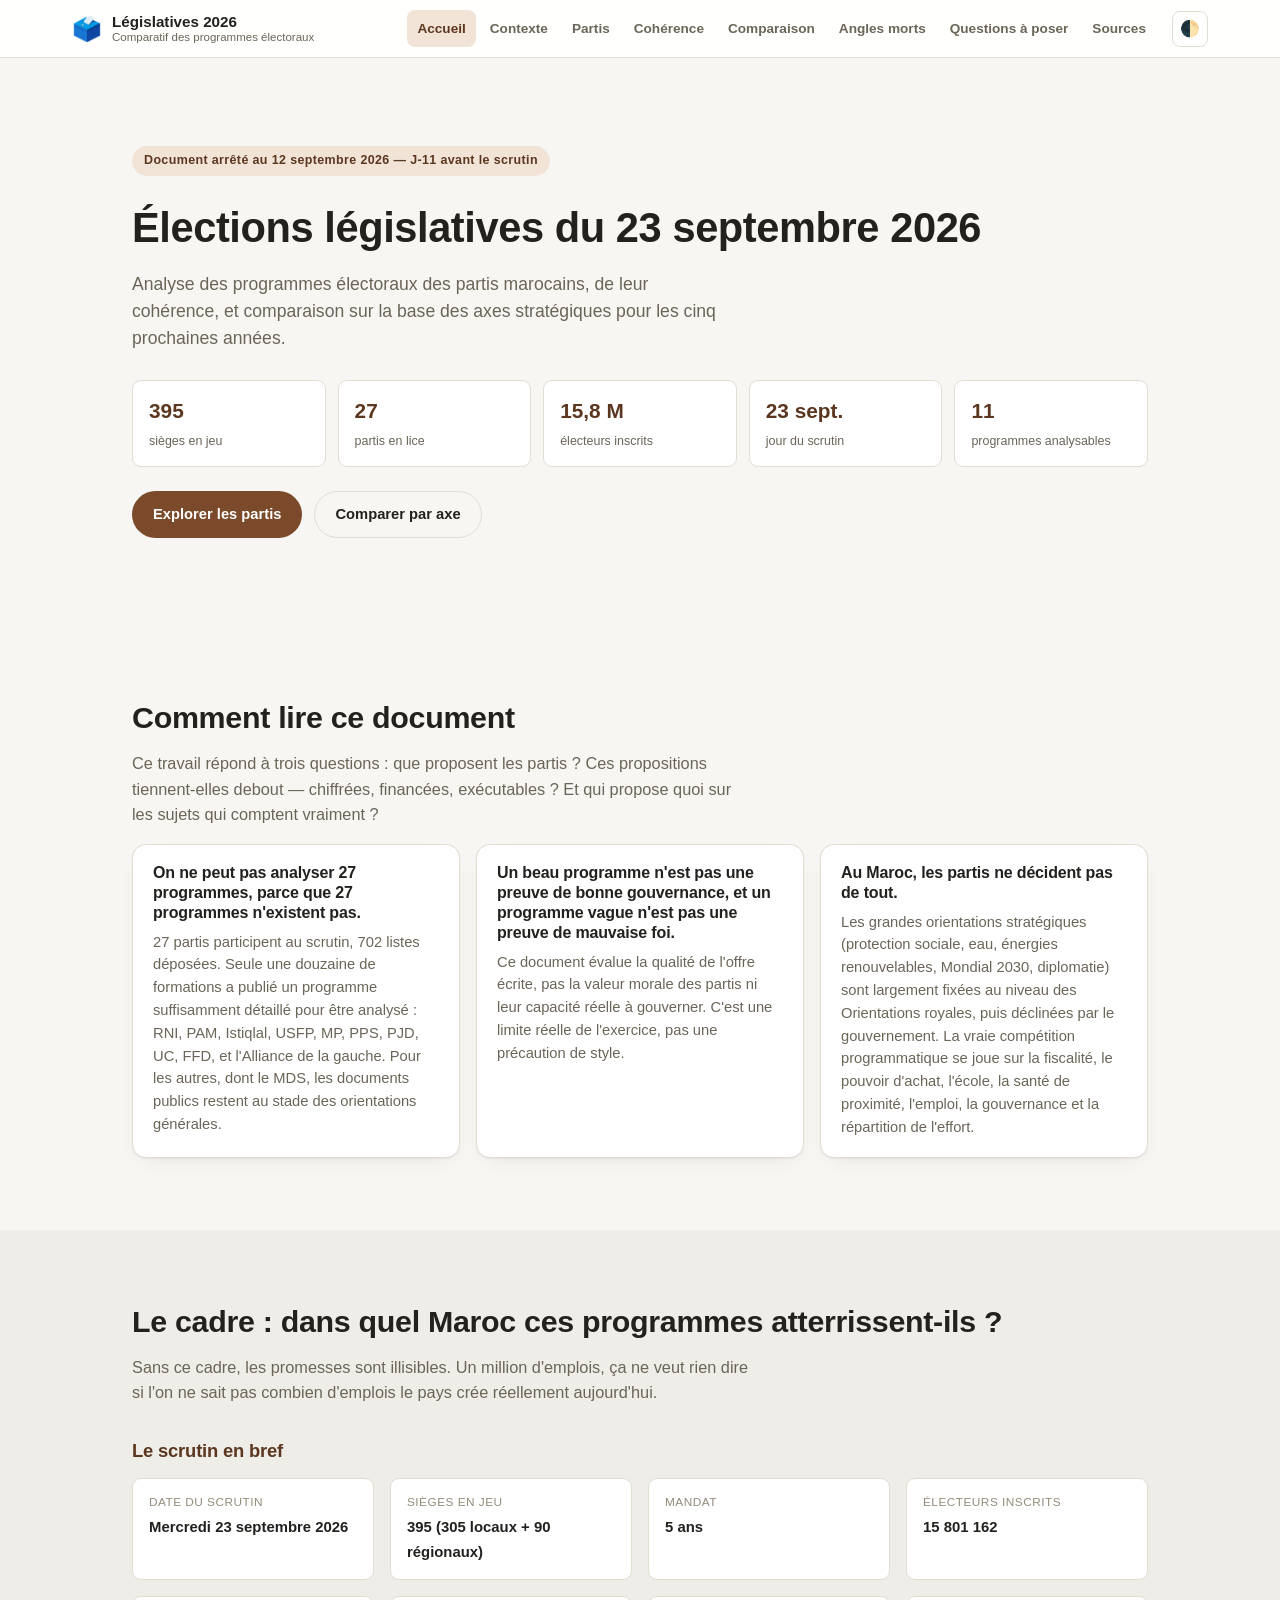
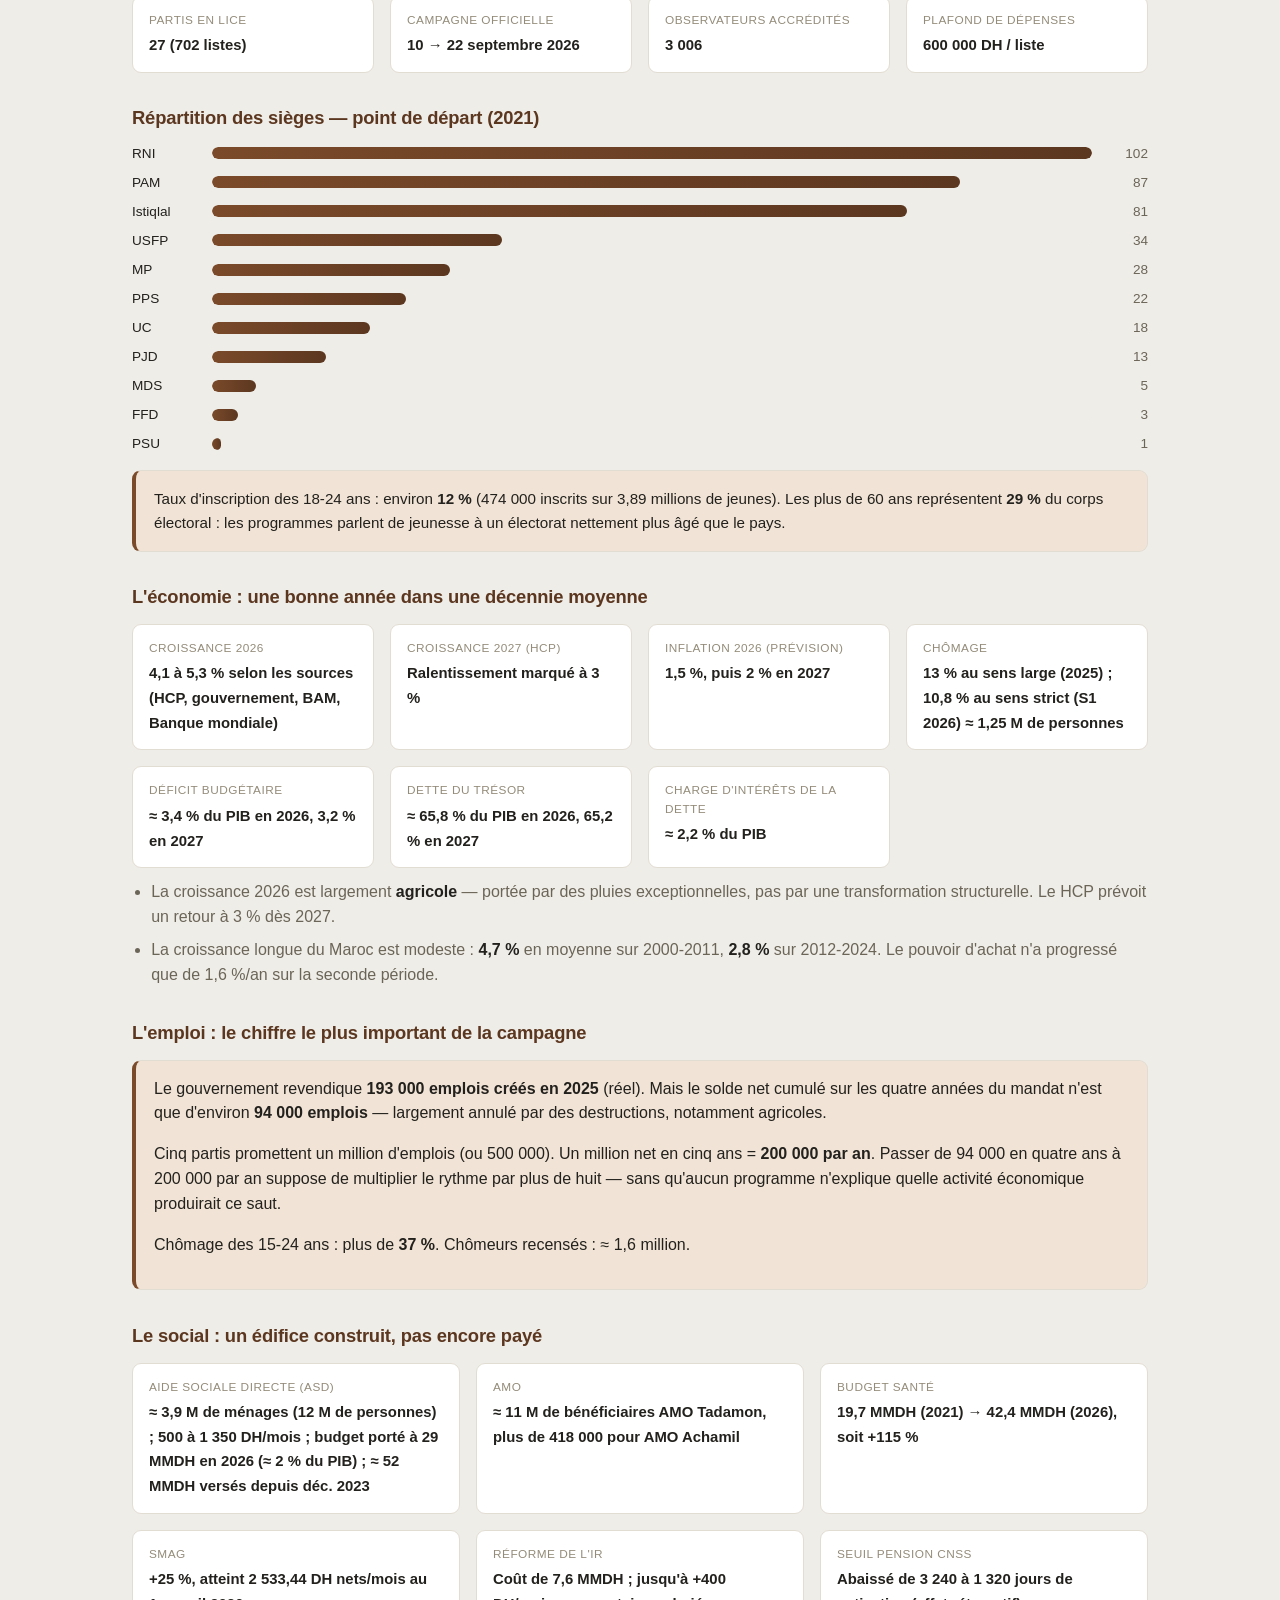
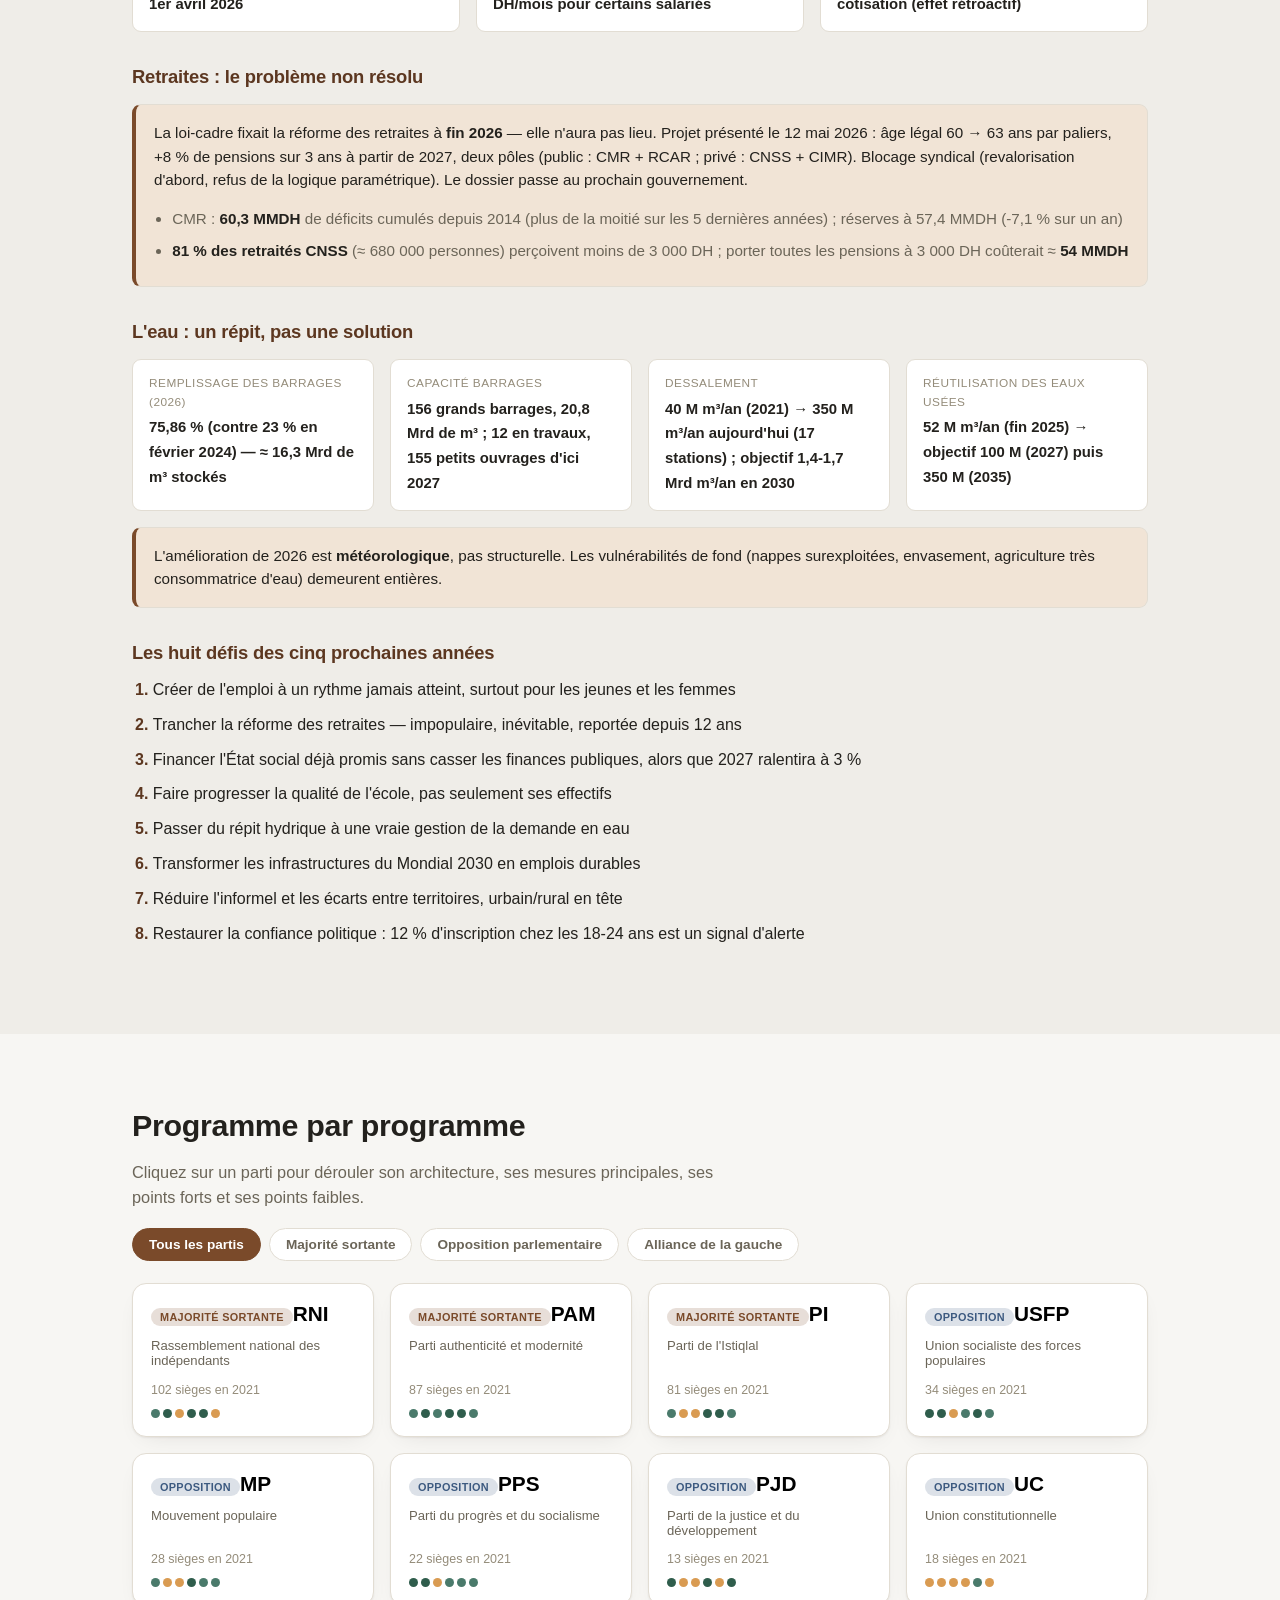
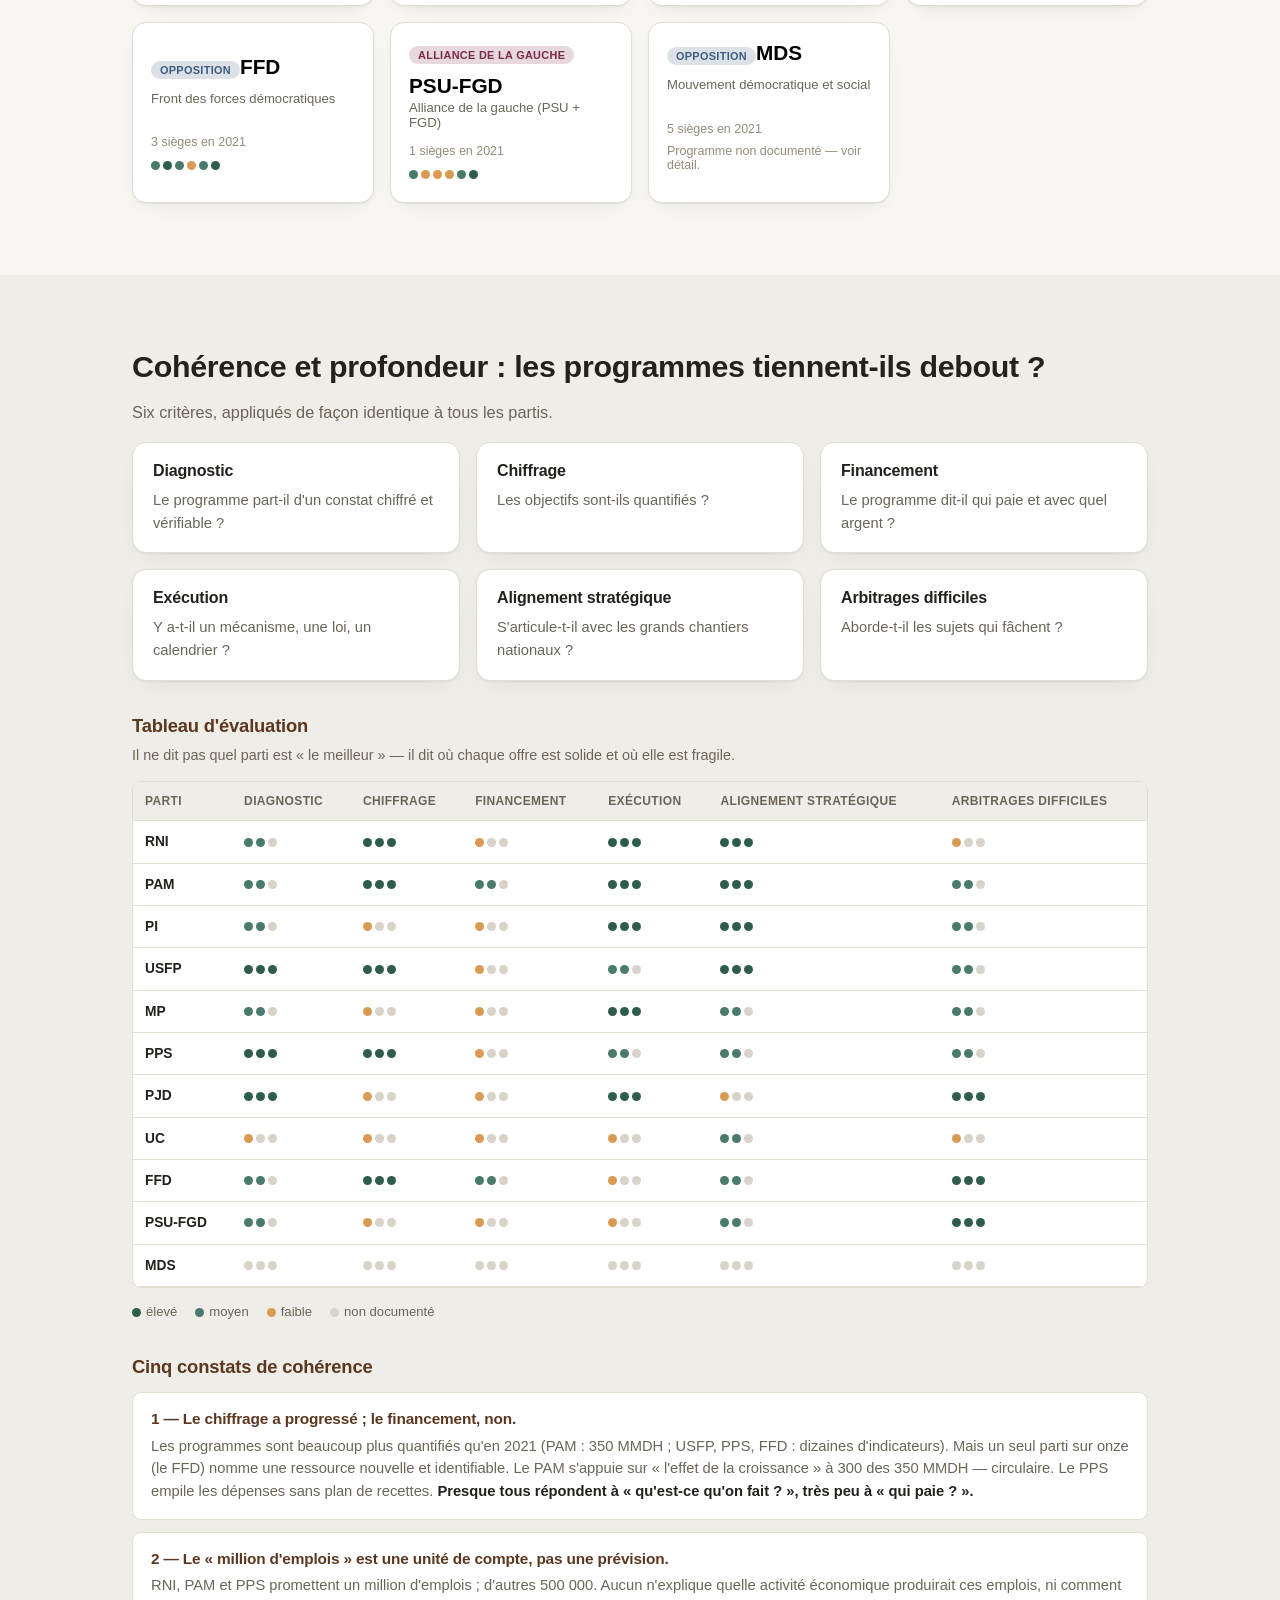
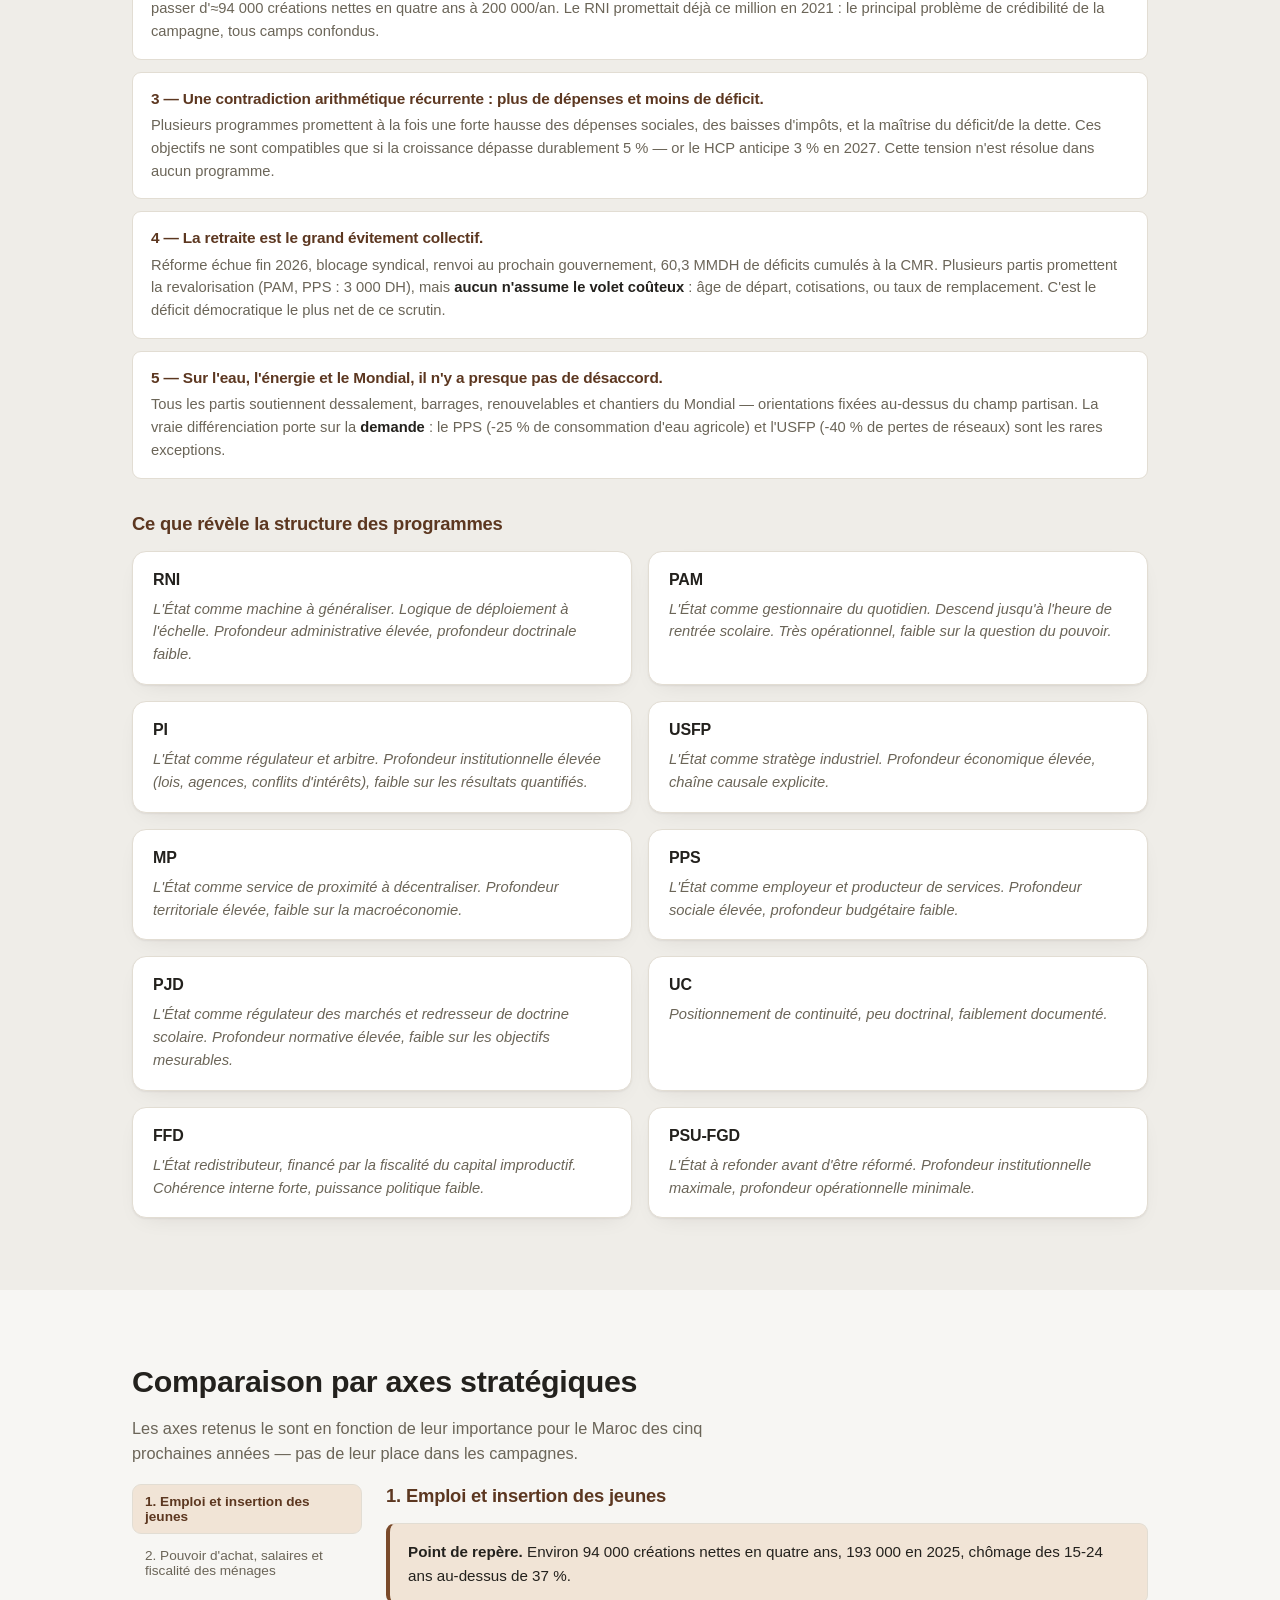
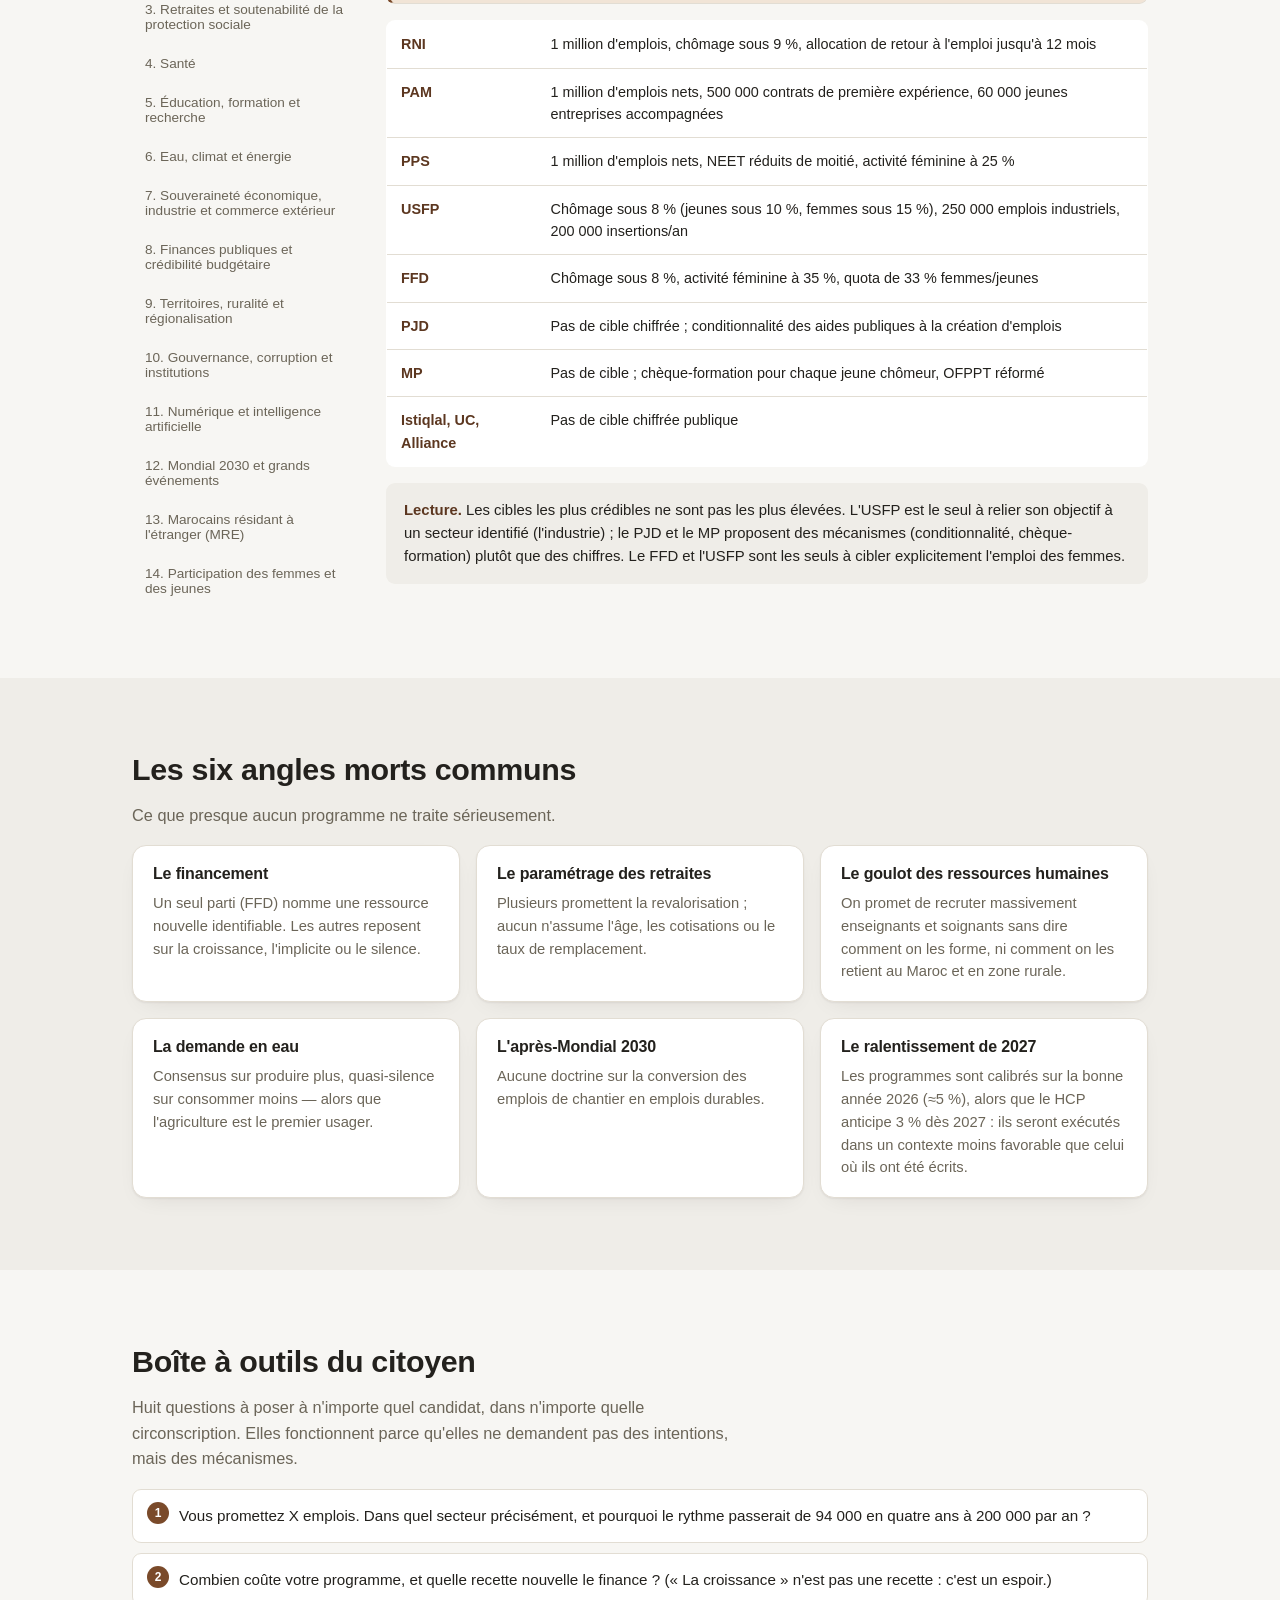
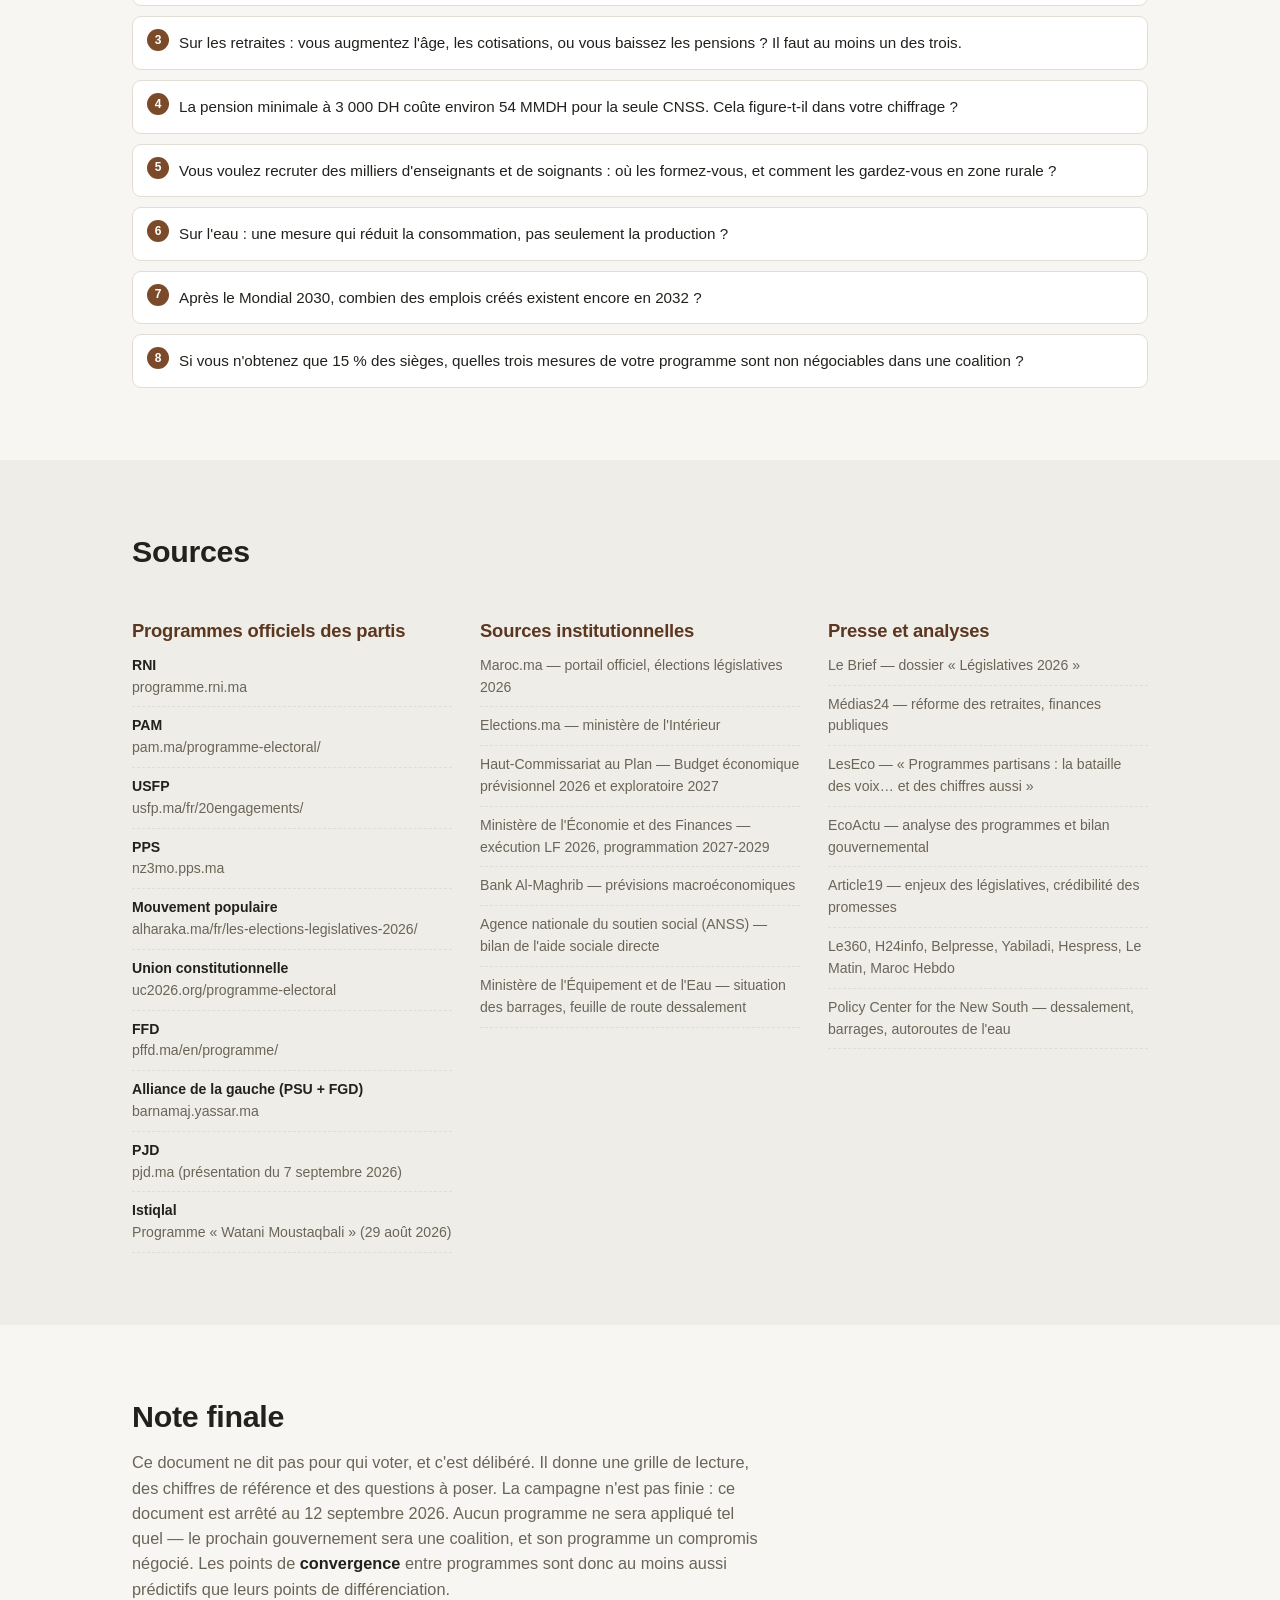
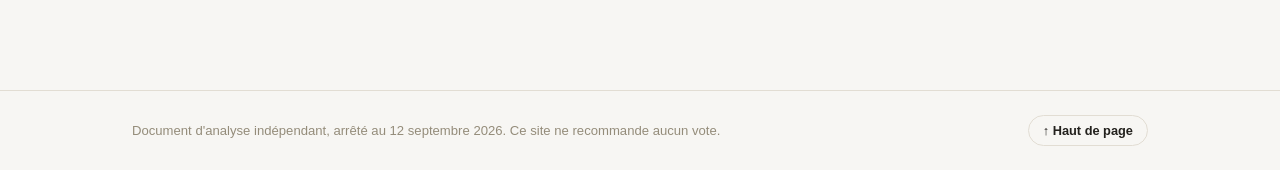
==== index.html @ 24911f76 "Créer le site de comparaison des programmes électoraux 2026 Site statique (HTML/CSS/JS) présentant l" ====
<!DOCTYPE html>
<html lang="fr">
<head>
<meta charset="UTF-8">
<meta name="viewport" content="width=device-width, initial-scale=1.0">
<title>Comparatif des programmes électoraux — Maroc 2026</title>
<meta name="description" content="Analyse et comparaison des programmes électoraux des partis politiques marocains pour les législatives du 23 septembre 2026 : cohérence, chiffrage, axes stratégiques.">
<link rel="icon" href="data:image/svg+xml,<svg xmlns=%22http://www.w3.org/2000/svg%22 viewBox=%220 0 100 100%22><text y=%22.9em%22 font-size=%2290%22>🗳️</text></svg>">
<link rel="stylesheet" href="css/styles.css">
</head>
<body>

<header class="site-header">
  <div class="header-inner">
    <a href="#accueil" class="brand">
      <span class="brand-badge">🗳️</span>
      <span class="brand-text">
        <strong>Législatives 2026</strong>
        <small>Comparatif des programmes électoraux</small>
      </span>
    </a>
    <button class="nav-toggle" id="navToggle" aria-label="Ouvrir le menu" aria-expanded="false">
      <span></span><span></span><span></span>
    </button>
    <nav class="main-nav" id="mainNav">
      <a href="#accueil" data-nav>Accueil</a>
      <a href="#contexte" data-nav>Contexte</a>
      <a href="#partis" data-nav>Partis</a>
      <a href="#coherence" data-nav>Cohérence</a>
      <a href="#axes" data-nav>Comparaison</a>
      <a href="#angles-morts" data-nav>Angles morts</a>
      <a href="#boite-a-outils" data-nav>Questions à poser</a>
      <a href="#sources" data-nav>Sources</a>
    </nav>
    <button class="theme-toggle" id="themeToggle" aria-label="Changer le thème" title="Changer le thème">🌓</button>
  </div>
</header>

<main>

  <section id="accueil" class="section hero">
    <div class="container">
      <p class="eyebrow">Document arrêté au 12 septembre 2026 — J-11 avant le scrutin</p>
      <h1>Élections législatives du 23 septembre 2026</h1>
      <p class="lead">Analyse des programmes électoraux des partis marocains, de leur cohérence, et comparaison sur la base des axes stratégiques pour les cinq prochaines années.</p>
      <div class="hero-stats" id="heroStats"></div>
      <div class="hero-actions">
        <a href="#partis" class="btn btn-primary">Explorer les partis</a>
        <a href="#axes" class="btn btn-ghost">Comparer par axe</a>
      </div>
    </div>
  </section>

  <section class="section avant-propos">
    <div class="container">
      <h2>Comment lire ce document</h2>
      <p class="section-intro">Ce travail répond à trois questions : que proposent les partis ? Ces propositions tiennent-elles debout — chiffrées, financées, exécutables ? Et qui propose quoi sur les sujets qui comptent vraiment ?</p>
      <div class="grid grid-3" id="avantProposGrid"></div>
    </div>
  </section>

  <section id="contexte" class="section alt">
    <div class="container">
      <h2>Le cadre : dans quel Maroc ces programmes atterrissent-ils ?</h2>
      <p class="section-intro">Sans ce cadre, les promesses sont illisibles. Un million d'emplois, ça ne veut rien dire si l'on ne sait pas combien d'emplois le pays crée réellement aujourd'hui.</p>

      <h3>Le scrutin en bref</h3>
      <div class="grid grid-4" id="scrutinGrid"></div>

      <h3>Répartition des sièges — point de départ (2021)</h3>
      <div id="seatsChart" class="seats-chart"></div>

      <div class="callout" id="jeunesseCallout"></div>

      <h3>L'économie : une bonne année dans une décennie moyenne</h3>
      <div class="grid grid-4" id="economieGrid"></div>
      <ul class="note-list" id="economieNuances"></ul>

      <h3>L'emploi : le chiffre le plus important de la campagne</h3>
      <div class="callout callout-strong" id="emploiCallout"></div>

      <h3>Le social : un édifice construit, pas encore payé</h3>
      <div class="grid grid-3" id="socialGrid"></div>

      <h3>Retraites : le problème non résolu</h3>
      <div class="callout" id="retraitesCallout"></div>

      <h3>L'eau : un répit, pas une solution</h3>
      <div class="grid grid-4" id="eauGrid"></div>
      <div class="callout" id="eauNote"></div>

      <h3>Les huit défis des cinq prochaines années</h3>
      <ol class="defis-list" id="defisList"></ol>
    </div>
  </section>

  <section id="partis" class="section">
    <div class="container">
      <h2>Programme par programme</h2>
      <p class="section-intro">Cliquez sur un parti pour dérouler son architecture, ses mesures principales, ses points forts et ses points faibles.</p>
      <div class="filter-bar" id="categoryFilters"></div>
      <div class="parties-grid" id="partiesGrid"></div>
    </div>
  </section>

  <section id="coherence" class="section alt">
    <div class="container">
      <h2>Cohérence et profondeur : les programmes tiennent-ils debout ?</h2>
      <p class="section-intro">Six critères, appliqués de façon identique à tous les partis.</p>
      <div class="grid grid-3" id="criteriaGrid"></div>

      <h3>Tableau d'évaluation</h3>
      <p class="table-note">Il ne dit pas quel parti est « le meilleur » — il dit où chaque offre est solide et où elle est fragile.</p>
      <div class="table-scroll">
        <table class="score-table" id="scoreTable"></table>
      </div>
      <div class="legend" id="scoreLegend"></div>

      <h3>Cinq constats de cohérence</h3>
      <div class="stack" id="consensusFindings"></div>

      <h3>Ce que révèle la structure des programmes</h3>
      <div class="grid grid-2" id="structureGrid"></div>
    </div>
  </section>

  <section id="axes" class="section">
    <div class="container">
      <h2>Comparaison par axes stratégiques</h2>
      <p class="section-intro">Les axes retenus le sont en fonction de leur importance pour le Maroc des cinq prochaines années — pas de leur place dans les campagnes.</p>
      <div class="axes-layout">
        <nav class="axes-nav" id="axesNav" aria-label="Choisir un axe"></nav>
        <div class="axes-content" id="axesContent"></div>
      </div>
    </div>
  </section>

  <section id="angles-morts" class="section alt">
    <div class="container">
      <h2>Les six angles morts communs</h2>
      <p class="section-intro">Ce que presque aucun programme ne traite sérieusement.</p>
      <div class="grid grid-3" id="blindSpotsGrid"></div>
    </div>
  </section>

  <section id="boite-a-outils" class="section">
    <div class="container">
      <h2>Boîte à outils du citoyen</h2>
      <p class="section-intro">Huit questions à poser à n'importe quel candidat, dans n'importe quelle circonscription. Elles fonctionnent parce qu'elles ne demandent pas des intentions, mais des mécanismes.</p>
      <ol class="questions-list" id="questionsList"></ol>
    </div>
  </section>

  <section id="sources" class="section alt">
    <div class="container">
      <h2>Sources</h2>
      <div class="sources-grid">
        <div>
          <h3>Programmes officiels des partis</h3>
          <ul class="source-list" id="sourcesProgrammes"></ul>
        </div>
        <div>
          <h3>Sources institutionnelles</h3>
          <ul class="source-list" id="sourcesInstitutionnelles"></ul>
        </div>
        <div>
          <h3>Presse et analyses</h3>
          <ul class="source-list" id="sourcesPresse"></ul>
        </div>
      </div>
    </div>
  </section>

  <section class="section note-finale">
    <div class="container">
      <h2>Note finale</h2>
      <p id="noteFinale"></p>
    </div>
  </section>

</main>

<footer class="site-footer">
  <div class="container footer-inner">
    <p>Document d'analyse indépendant, arrêté au 12 septembre 2026. Ce site ne recommande aucun vote.</p>
    <button class="btn btn-ghost btn-small" id="backToTop">↑ Haut de page</button>
  </div>
</footer>

<div class="modal-backdrop" id="modalBackdrop">
  <div class="modal" id="modal" role="dialog" aria-modal="true">
    <button class="modal-close" id="modalClose" aria-label="Fermer">✕</button>
    <div id="modalContent"></div>
  </div>
</div>

<script src="js/data.js"></script>
<script src="js/app.js"></script>
</body>
</html>
---- css/styles.css ----
/* ===================================================================
   Comparatif des programmes électoraux — Maroc 2026
   =================================================================== */

:root {
  --bg: #f7f6f3;
  --bg-alt: #efede8;
  --surface: #ffffff;
  --surface-hover: #fbfaf8;
  --border: #e2ddd3;
  --text: #23211d;
  --text-muted: #6b6558;
  --text-faint: #948c7a;
  --accent: #7a4a2a;
  --accent-strong: #5c3720;
  --accent-soft: #f1e4d6;
  --accent-contrast: #ffffff;
  --dot-0: #d8d3c8;
  --dot-1: #d99b52;
  --dot-2: #4a7a6b;
  --dot-3: #2f5d4c;
  --shadow: 0 1px 2px rgba(30, 25, 15, 0.06), 0 8px 24px -12px rgba(30, 25, 15, 0.12);
  --radius: 14px;
  --radius-sm: 9px;
  --maj-color: #7a4a2a;
  --opp-color: #3d5a80;
  --gauche-color: #7a2a4a;
}

@media (prefers-color-scheme: dark) {
  :root:not([data-theme="light"]) {
    --bg: #17140f;
    --bg-alt: #1e1a14;
    --surface: #221e17;
    --surface-hover: #2a251c;
    --border: #362f24;
    --text: #efe9de;
    --text-muted: #b3aa96;
    --text-faint: #857c68;
    --accent: #e0a76f;
    --accent-strong: #f0bd8b;
    --accent-soft: #33291c;
    --accent-contrast: #221a10;
    --dot-0: #3a352b;
    --dot-1: #d99b52;
    --dot-2: #5fa08c;
    --dot-3: #7bbfa4;
    --shadow: 0 1px 2px rgba(0, 0, 0, 0.3), 0 8px 24px -12px rgba(0, 0, 0, 0.5);
  }
}

:root[data-theme="dark"] {
  --bg: #17140f;
  --bg-alt: #1e1a14;
  --surface: #221e17;
  --surface-hover: #2a251c;
  --border: #362f24;
  --text: #efe9de;
  --text-muted: #b3aa96;
  --text-faint: #857c68;
  --accent: #e0a76f;
  --accent-strong: #f0bd8b;
  --accent-soft: #33291c;
  --accent-contrast: #221a10;
  --dot-0: #3a352b;
  --dot-1: #d99b52;
  --dot-2: #5fa08c;
  --dot-3: #7bbfa4;
  --shadow: 0 1px 2px rgba(0, 0, 0, 0.3), 0 8px 24px -12px rgba(0, 0, 0, 0.5);
}

* { box-sizing: border-box; }
html { scroll-behavior: smooth; }

body {
  margin: 0;
  background: var(--bg);
  color: var(--text);
  font-family: "Segoe UI", -apple-system, BlinkMacSystemFont, Roboto, Helvetica, Arial, sans-serif;
  line-height: 1.55;
  -webkit-font-smoothing: antialiased;
}

.container {
  max-width: 1080px;
  margin: 0 auto;
  padding-inline: clamp(16px, 4vw, 32px);
}

h1, h2, h3, h4 { line-height: 1.25; font-weight: 700; letter-spacing: -0.01em; }
h1 { font-size: clamp(1.7rem, 4vw, 2.6rem); margin: 0.3em 0 0.4em; }
h2 { font-size: clamp(1.4rem, 3vw, 1.9rem); margin: 0 0 0.5em; }
h3 { font-size: 1.15rem; margin: 1.8em 0 0.7em; color: var(--accent-strong); }
p { margin: 0 0 1em; }
a { color: var(--accent-strong); }
strong { color: var(--text); }

.section { padding-block: clamp(40px, 6vw, 72px); }
.section.alt { background: var(--bg-alt); }
.section-intro { max-width: 68ch; color: var(--text-muted); font-size: 1.02rem; }

/* ---------- Header ---------- */
.site-header {
  position: sticky; top: 0; z-index: 50;
  background: color-mix(in srgb, var(--surface) 92%, transparent);
  backdrop-filter: blur(8px);
  border-bottom: 1px solid var(--border);
}
.header-inner {
  max-width: 1200px; margin: 0 auto; padding: 10px clamp(16px,4vw,32px);
  display: flex; align-items: center; gap: 16px;
}
.brand { display: flex; align-items: center; gap: 10px; text-decoration: none; color: var(--text); flex-shrink: 0; }
.brand-badge { font-size: 1.5rem; }
.brand-text { display: flex; flex-direction: column; line-height: 1.15; }
.brand-text strong { font-size: 0.95rem; }
.brand-text small { color: var(--text-muted); font-size: 0.72rem; }

.main-nav { display: flex; gap: 4px; flex-wrap: wrap; margin-left: auto; }
.main-nav a {
  text-decoration: none; color: var(--text-muted); font-size: 0.85rem; font-weight: 600;
  padding: 8px 10px; border-radius: 8px; white-space: nowrap;
}
.main-nav a:hover, .main-nav a.active { color: var(--accent-strong); background: var(--accent-soft); }

.theme-toggle, .nav-toggle {
  background: none; border: 1px solid var(--border); border-radius: 8px;
  width: 36px; height: 36px; cursor: pointer; color: var(--text); font-size: 1rem; flex-shrink: 0;
}
.nav-toggle { display: none; flex-direction: column; align-items: center; justify-content: center; gap: 4px; }
.nav-toggle span { width: 18px; height: 2px; background: var(--text); display: block; }

@media (max-width: 880px) {
  .main-nav {
    display: none; position: absolute; top: 100%; left: 0; right: 0;
    background: var(--surface); border-bottom: 1px solid var(--border);
    flex-direction: column; padding: 8px; box-shadow: var(--shadow);
  }
  .main-nav.open { display: flex; }
  .nav-toggle { display: flex; }
}

/* ---------- Hero ---------- */
.hero { padding-block: clamp(48px, 8vw, 88px); }
.eyebrow {
  display: inline-block; font-size: 0.78rem; font-weight: 700; letter-spacing: 0.03em;
  color: var(--accent-strong); background: var(--accent-soft); padding: 5px 12px; border-radius: 999px;
  margin-bottom: 14px;
}
.lead { font-size: 1.1rem; color: var(--text-muted); max-width: 62ch; }
.hero-stats {
  display: grid; grid-template-columns: repeat(auto-fit, minmax(130px, 1fr));
  gap: 12px; margin: 28px 0 8px;
}
.stat-tile {
  background: var(--surface); border: 1px solid var(--border); border-radius: var(--radius-sm);
  padding: 14px 16px;
}
.stat-tile .stat-value { font-size: 1.3rem; font-weight: 700; color: var(--accent-strong); display: block; }
.stat-tile .stat-label { font-size: 0.78rem; color: var(--text-muted); }
.hero-actions { display: flex; gap: 12px; margin-top: 24px; flex-wrap: wrap; }

.btn {
  display: inline-flex; align-items: center; gap: 6px; text-decoration: none;
  padding: 11px 20px; border-radius: 999px; font-weight: 600; font-size: 0.92rem;
  border: 1px solid transparent; cursor: pointer;
}
.btn-primary { background: var(--accent); color: var(--accent-contrast); }
.btn-primary:hover { background: var(--accent-strong); }
.btn-ghost { border-color: var(--border); color: var(--text); background: transparent; }
.btn-ghost:hover { background: var(--surface-hover); }
.btn-small { padding: 7px 14px; font-size: 0.8rem; }

/* ---------- Grids & cards ---------- */
.grid { display: grid; gap: 16px; margin-top: 16px; }
.grid-2 { grid-template-columns: repeat(2, 1fr); }
.grid-3 { grid-template-columns: repeat(3, 1fr); }
.grid-4 { grid-template-columns: repeat(4, 1fr); }
@media (max-width: 800px) { .grid-3, .grid-4 { grid-template-columns: repeat(2, 1fr); } }
@media (max-width: 540px) { .grid-2, .grid-3, .grid-4 { grid-template-columns: 1fr; } }

.card {
  background: var(--surface); border: 1px solid var(--border); border-radius: var(--radius);
  padding: 18px 20px; box-shadow: var(--shadow);
}
.card h4 { margin: 0 0 8px; font-size: 1rem; color: var(--text); }
.card p { color: var(--text-muted); font-size: 0.92rem; margin: 0; }

.info-tile { background: var(--surface); border: 1px solid var(--border); border-radius: var(--radius-sm); padding: 14px 16px; }
.info-tile .info-label { display: block; font-size: 0.74rem; text-transform: uppercase; letter-spacing: 0.04em; color: var(--text-faint); margin-bottom: 4px; }
.info-tile .info-value { font-size: 0.93rem; font-weight: 600; }

.callout {
  background: var(--accent-soft); border: 1px solid var(--border); border-left: 4px solid var(--accent);
  border-radius: var(--radius-sm); padding: 16px 18px; margin-top: 16px; font-size: 0.95rem;
}
.callout-strong { font-size: 1rem; }
.note-list { margin: 12px 0 0; padding-left: 1.2em; color: var(--text-muted); }
.note-list li { margin-bottom: 8px; }

/* ---------- Seats chart ---------- */
.seats-chart { display: flex; flex-direction: column; gap: 8px; margin-top: 14px; }
.seat-row { display: grid; grid-template-columns: 70px 1fr 46px; align-items: center; gap: 10px; font-size: 0.85rem; }
.seat-bar-track { background: var(--bg-alt); border-radius: 999px; height: 12px; overflow: hidden; }
.seat-bar-fill { height: 100%; background: linear-gradient(90deg, var(--accent), var(--accent-strong)); border-radius: 999px; }
.seat-row .seat-value { text-align: right; color: var(--text-muted); font-variant-numeric: tabular-nums; }

/* ---------- Defis ---------- */
.defis-list { padding-left: 1.3em; display: flex; flex-direction: column; gap: 10px; margin-top: 14px; }
.defis-list li::marker { color: var(--accent-strong); font-weight: 700; }

/* ---------- Filter bar ---------- */
.filter-bar { display: flex; flex-wrap: wrap; gap: 8px; margin: 18px 0 22px; }
.filter-btn {
  background: var(--surface); border: 1px solid var(--border); border-radius: 999px;
  padding: 8px 16px; font-size: 0.85rem; font-weight: 600; color: var(--text-muted); cursor: pointer;
}
.filter-btn:hover { background: var(--surface-hover); }
.filter-btn.active { background: var(--accent); color: var(--accent-contrast); border-color: var(--accent); }

/* ---------- Party cards ---------- */
.parties-grid { display: grid; grid-template-columns: repeat(auto-fill, minmax(230px, 1fr)); gap: 16px; }
.party-card {
  text-align: left; cursor: pointer; background: var(--surface); border: 1px solid var(--border);
  border-radius: var(--radius); padding: 18px; box-shadow: var(--shadow); position: relative;
  transition: transform 0.12s ease, border-color 0.12s ease;
}
.party-card:hover { transform: translateY(-2px); border-color: var(--accent); }
.party-card .cat-tag {
  display: inline-block; font-size: 0.68rem; font-weight: 700; text-transform: uppercase; letter-spacing: 0.03em;
  padding: 3px 9px; border-radius: 999px; margin-bottom: 10px;
}
.cat-majorite { background: color-mix(in srgb, var(--maj-color) 18%, transparent); color: var(--maj-color); }
.cat-opposition { background: color-mix(in srgb, var(--opp-color) 18%, transparent); color: var(--opp-color); }
.cat-gauche { background: color-mix(in srgb, var(--gauche-color) 18%, transparent); color: var(--gauche-color); }
.party-card .acronym { font-size: 1.3rem; font-weight: 800; }
.party-card .full-name { display: block; font-size: 0.82rem; color: var(--text-muted); margin: 2px 0 12px; min-height: 2.4em; }
.party-card .seats { font-size: 0.78rem; color: var(--text-faint); }
.party-card .mini-dots { display: flex; gap: 3px; margin-top: 12px; }
.dot { width: 9px; height: 9px; border-radius: 50%; background: var(--dot-0); }
.dot.lvl-1 { background: var(--dot-1); }
.dot.lvl-2 { background: var(--dot-2); }
.dot.lvl-3 { background: var(--dot-3); }
.party-card .open-hint { position: absolute; top: 16px; right: 16px; color: var(--text-faint); font-size: 0.75rem; }

/* ---------- Modal ---------- */
.modal-backdrop {
  position: fixed; inset: 0; background: rgba(15, 12, 8, 0.55); z-index: 100;
  display: none; align-items: flex-start; justify-content: center; padding: 4vh 16px; overflow-y: auto;
}
.modal-backdrop.open { display: flex; }
.modal {
  background: var(--surface); border-radius: var(--radius); max-width: 720px; width: 100%;
  padding: 28px clamp(18px, 4vw, 34px) 34px; position: relative; box-shadow: var(--shadow);
  margin-bottom: 4vh;
}
.modal-close {
  position: absolute; top: 14px; right: 14px; background: var(--bg-alt); border: none;
  width: 32px; height: 32px; border-radius: 50%; cursor: pointer; font-size: 1rem; color: var(--text);
}
.modal h3 { margin-top: 1.4em; }
.modal h3:first-of-type { margin-top: 0.6em; }
.modal-section-title { font-size: 0.95rem; font-weight: 700; margin: 1.2em 0 0.5em; color: var(--accent-strong); }
.modal ul { padding-left: 1.2em; margin: 0.4em 0; }
.modal ul li { margin-bottom: 5px; font-size: 0.93rem; }
.modal .strengths { border-left: 3px solid var(--dot-3); padding-left: 12px; margin-top: 8px; font-size: 0.93rem; }
.modal .weaknesses { border-left: 3px solid var(--dot-1); padding-left: 12px; margin-top: 8px; font-size: 0.93rem; }
.modal .structure-note { font-style: italic; color: var(--text-muted); margin-top: 10px; font-size: 0.9rem; }
.modal-scores { display: grid; grid-template-columns: repeat(2, 1fr); gap: 8px 20px; margin-top: 10px; }
.score-row { display: flex; align-items: center; justify-content: space-between; font-size: 0.85rem; gap: 8px; }
.score-row .dots { display: flex; gap: 3px; }
.score-row .dots .dot { width: 10px; height: 10px; }

/* ---------- Score table ---------- */
.table-note { color: var(--text-muted); font-size: 0.9rem; margin-top: -6px; }
.table-scroll { overflow-x: auto; margin-top: 12px; border-radius: var(--radius-sm); border: 1px solid var(--border); }
.score-table { width: 100%; border-collapse: collapse; background: var(--surface); font-size: 0.86rem; min-width: 720px; }
.score-table th, .score-table td { padding: 10px 12px; text-align: left; border-bottom: 1px solid var(--border); white-space: nowrap; }
.score-table thead th { background: var(--bg-alt); font-size: 0.75rem; text-transform: uppercase; letter-spacing: 0.03em; color: var(--text-muted); }
.score-table tbody tr:hover { background: var(--surface-hover); }
.score-table td.party-cell { font-weight: 700; }
.score-table .dots { display: flex; gap: 3px; }
.legend { display: flex; gap: 18px; flex-wrap: wrap; margin-top: 14px; font-size: 0.82rem; color: var(--text-muted); align-items: center; }
.legend .dot { display: inline-block; margin-right: 5px; vertical-align: middle; }

.stack { display: flex; flex-direction: column; gap: 12px; margin-top: 14px; }
.finding-card { background: var(--surface); border: 1px solid var(--border); border-radius: var(--radius-sm); padding: 16px 18px; }
.finding-card h4 { margin: 0 0 6px; font-size: 0.96rem; color: var(--accent-strong); }
.finding-card p { font-size: 0.92rem; margin: 0; color: var(--text-muted); }

.structure-card p { font-style: italic; }

/* ---------- Axes ---------- */
.axes-layout { display: grid; grid-template-columns: 230px 1fr; gap: 24px; margin-top: 18px; align-items: start; }
.axes-nav { display: flex; flex-direction: column; gap: 4px; position: sticky; top: 90px; }
.axes-nav button {
  text-align: left; background: none; border: 1px solid transparent; border-radius: var(--radius-sm);
  padding: 9px 12px; font-size: 0.85rem; cursor: pointer; color: var(--text-muted);
}
.axes-nav button:hover { background: var(--surface-hover); }
.axes-nav button.active { background: var(--accent-soft); color: var(--accent-strong); font-weight: 700; border-color: var(--border); }
.axis-panel .callout { margin-bottom: 16px; }
.axis-table { width: 100%; border-collapse: collapse; background: var(--surface); border: 1px solid var(--border); border-radius: var(--radius-sm); overflow: hidden; font-size: 0.9rem; }
.axis-table td { padding: 12px 14px; border-bottom: 1px solid var(--border); vertical-align: top; }
.axis-table tr:last-child td { border-bottom: none; }
.axis-table td.axis-party { font-weight: 700; width: 150px; color: var(--accent-strong); white-space: normal; }
.axis-lecture { margin-top: 16px; background: var(--bg-alt); border-radius: var(--radius-sm); padding: 16px 18px; font-size: 0.93rem; }
.axis-lecture strong { color: var(--accent-strong); }

@media (max-width: 760px) {
  .axes-layout { grid-template-columns: 1fr; }
  .axes-nav { position: static; flex-direction: row; flex-wrap: wrap; }
  .axes-nav button { flex: 0 0 auto; }
}

/* ---------- Questions ---------- */
.questions-list { list-style: none; margin: 18px 0 0; padding: 0; display: flex; flex-direction: column; gap: 10px; }
.questions-list li {
  background: var(--surface); border: 1px solid var(--border); border-radius: var(--radius-sm);
  padding: 14px 16px 14px 46px; position: relative; font-size: 0.95rem;
}
.questions-list li::before {
  content: counter(q); counter-increment: q;
  position: absolute; left: 14px; top: 12px;
  width: 22px; height: 22px; border-radius: 50%; background: var(--accent); color: var(--accent-contrast);
  font-size: 0.75rem; font-weight: 700; display: flex; align-items: center; justify-content: center;
}
.questions-list { counter-reset: q; }

/* ---------- Sources ---------- */
.sources-grid { display: grid; grid-template-columns: repeat(3, 1fr); gap: 28px; margin-top: 16px; }
@media (max-width: 760px) { .sources-grid { grid-template-columns: 1fr; } }
.source-list { list-style: none; padding: 0; margin: 0; display: flex; flex-direction: column; gap: 8px; }
.source-list li { font-size: 0.88rem; color: var(--text-muted); border-bottom: 1px dashed var(--border); padding-bottom: 8px; }
.source-list li strong { color: var(--text); }

.note-finale p { max-width: 70ch; font-size: 1.02rem; color: var(--text-muted); }

/* ---------- Footer ---------- */
.site-footer { border-top: 1px solid var(--border); padding-block: 24px; }
.footer-inner { display: flex; justify-content: space-between; align-items: center; gap: 16px; flex-wrap: wrap; }
.footer-inner p { margin: 0; font-size: 0.82rem; color: var(--text-faint); }
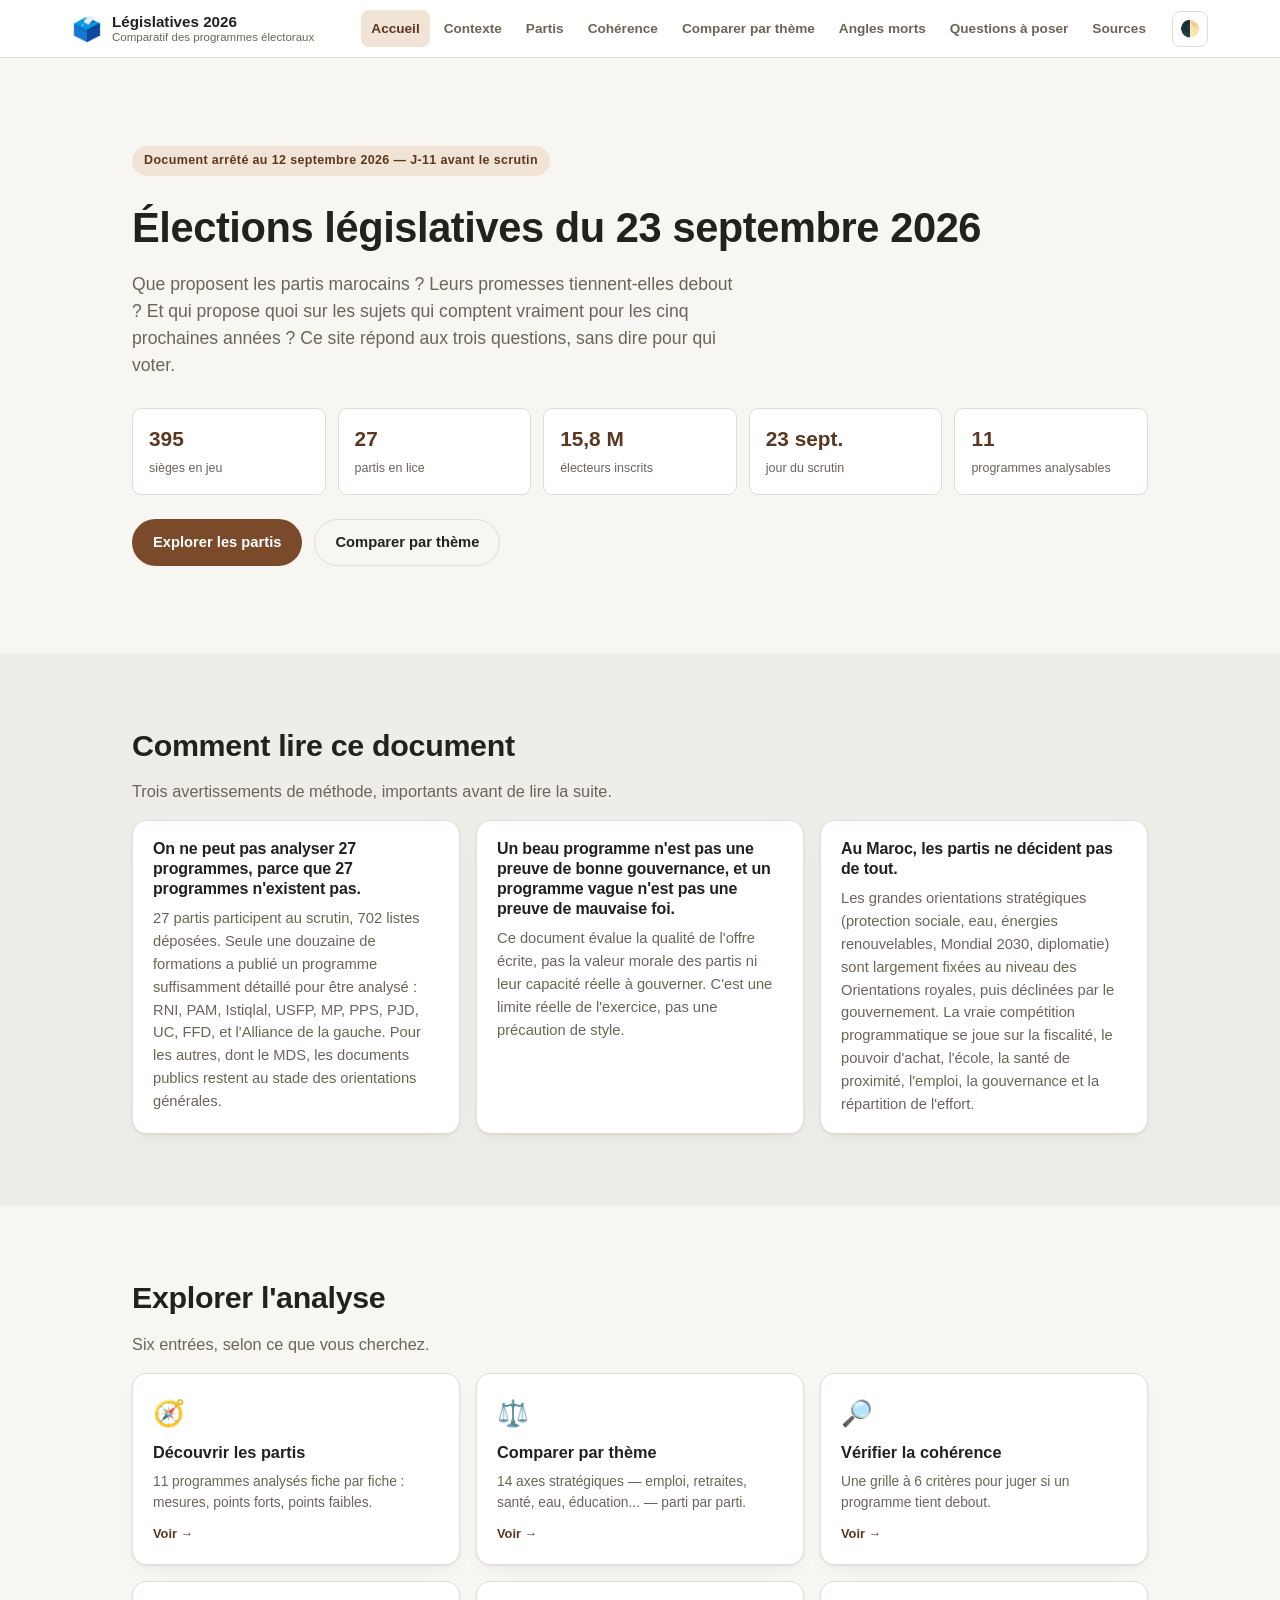
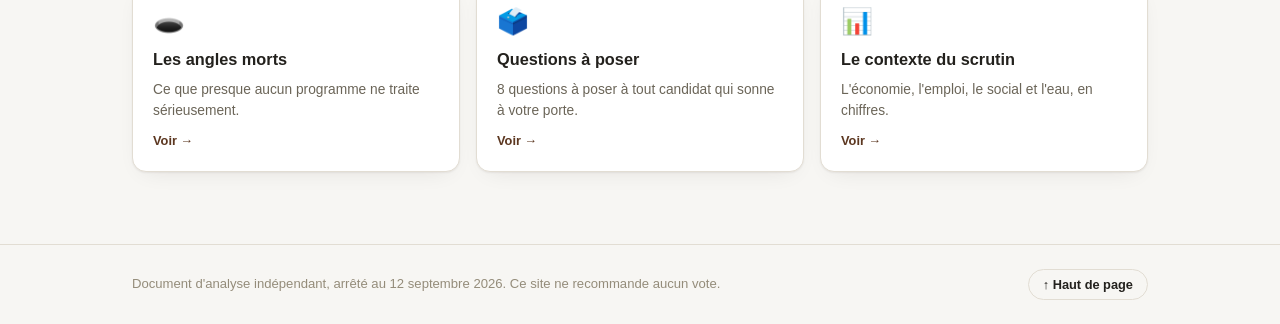
==== commit e3671b89: "Restructurer le site en pages multiples avec navigation croisée Remplace la page unique à défilement" ====
--- a/index.html
+++ b/index.html
@@ -8,193 +8,41 @@
 <link rel="icon" href="data:image/svg+xml,<svg xmlns=%22http://www.w3.org/2000/svg%22 viewBox=%220 0 100 100%22><text y=%22.9em%22 font-size=%2290%22>🗳️</text></svg>">
 <link rel="stylesheet" href="css/styles.css">
 </head>
-<body>
-
-<header class="site-header">
-  <div class="header-inner">
-    <a href="#accueil" class="brand">
-      <span class="brand-badge">🗳️</span>
-      <span class="brand-text">
-        <strong>Législatives 2026</strong>
-        <small>Comparatif des programmes électoraux</small>
-      </span>
-    </a>
-    <button class="nav-toggle" id="navToggle" aria-label="Ouvrir le menu" aria-expanded="false">
-      <span></span><span></span><span></span>
-    </button>
-    <nav class="main-nav" id="mainNav">
-      <a href="#accueil" data-nav>Accueil</a>
-      <a href="#contexte" data-nav>Contexte</a>
-      <a href="#partis" data-nav>Partis</a>
-      <a href="#coherence" data-nav>Cohérence</a>
-      <a href="#axes" data-nav>Comparaison</a>
-      <a href="#angles-morts" data-nav>Angles morts</a>
-      <a href="#boite-a-outils" data-nav>Questions à poser</a>
-      <a href="#sources" data-nav>Sources</a>
-    </nav>
-    <button class="theme-toggle" id="themeToggle" aria-label="Changer le thème" title="Changer le thème">🌓</button>
-  </div>
-</header>
+<body data-page="index" data-nav="index">
 
 <main>
-
-  <section id="accueil" class="section hero">
-    <div class="container">
+  <section class="section hero">
+    <div class="container" id="heroText">
       <p class="eyebrow">Document arrêté au 12 septembre 2026 — J-11 avant le scrutin</p>
       <h1>Élections législatives du 23 septembre 2026</h1>
-      <p class="lead">Analyse des programmes électoraux des partis marocains, de leur cohérence, et comparaison sur la base des axes stratégiques pour les cinq prochaines années.</p>
+      <p class="lead">Que proposent les partis marocains ? Leurs promesses tiennent-elles debout ? Et qui propose quoi sur les sujets qui comptent vraiment pour les cinq prochaines années ? Ce site répond aux trois questions, sans dire pour qui voter.</p>
       <div class="hero-stats" id="heroStats"></div>
       <div class="hero-actions">
-        <a href="#partis" class="btn btn-primary">Explorer les partis</a>
-        <a href="#axes" class="btn btn-ghost">Comparer par axe</a>
+        <a href="partis.html" class="btn btn-primary">Explorer les partis</a>
+        <a href="axes.html" class="btn btn-ghost">Comparer par thème</a>
       </div>
     </div>
   </section>
 
-  <section class="section avant-propos">
+  <section class="section alt">
     <div class="container">
       <h2>Comment lire ce document</h2>
-      <p class="section-intro">Ce travail répond à trois questions : que proposent les partis ? Ces propositions tiennent-elles debout — chiffrées, financées, exécutables ? Et qui propose quoi sur les sujets qui comptent vraiment ?</p>
+      <p class="section-intro">Trois avertissements de méthode, importants avant de lire la suite.</p>
       <div class="grid grid-3" id="avantProposGrid"></div>
     </div>
   </section>
 
-  <section id="contexte" class="section alt">
+  <section class="section">
     <div class="container">
-      <h2>Le cadre : dans quel Maroc ces programmes atterrissent-ils ?</h2>
-      <p class="section-intro">Sans ce cadre, les promesses sont illisibles. Un million d'emplois, ça ne veut rien dire si l'on ne sait pas combien d'emplois le pays crée réellement aujourd'hui.</p>
-
-      <h3>Le scrutin en bref</h3>
-      <div class="grid grid-4" id="scrutinGrid"></div>
-
-      <h3>Répartition des sièges — point de départ (2021)</h3>
-      <div id="seatsChart" class="seats-chart"></div>
-
-      <div class="callout" id="jeunesseCallout"></div>
-
-      <h3>L'économie : une bonne année dans une décennie moyenne</h3>
-      <div class="grid grid-4" id="economieGrid"></div>
-      <ul class="note-list" id="economieNuances"></ul>
-
-      <h3>L'emploi : le chiffre le plus important de la campagne</h3>
-      <div class="callout callout-strong" id="emploiCallout"></div>
-
-      <h3>Le social : un édifice construit, pas encore payé</h3>
-      <div class="grid grid-3" id="socialGrid"></div>
-
-      <h3>Retraites : le problème non résolu</h3>
-      <div class="callout" id="retraitesCallout"></div>
-
-      <h3>L'eau : un répit, pas une solution</h3>
-      <div class="grid grid-4" id="eauGrid"></div>
-      <div class="callout" id="eauNote"></div>
-
-      <h3>Les huit défis des cinq prochaines années</h3>
-      <ol class="defis-list" id="defisList"></ol>
+      <h2>Explorer l'analyse</h2>
+      <p class="section-intro">Six entrées, selon ce que vous cherchez.</p>
+      <div class="nav-cards" id="navCards"></div>
     </div>
   </section>
-
-  <section id="partis" class="section">
-    <div class="container">
-      <h2>Programme par programme</h2>
-      <p class="section-intro">Cliquez sur un parti pour dérouler son architecture, ses mesures principales, ses points forts et ses points faibles.</p>
-      <div class="filter-bar" id="categoryFilters"></div>
-      <div class="parties-grid" id="partiesGrid"></div>
-    </div>
-  </section>
-
-  <section id="coherence" class="section alt">
-    <div class="container">
-      <h2>Cohérence et profondeur : les programmes tiennent-ils debout ?</h2>
-      <p class="section-intro">Six critères, appliqués de façon identique à tous les partis.</p>
-      <div class="grid grid-3" id="criteriaGrid"></div>
-
-      <h3>Tableau d'évaluation</h3>
-      <p class="table-note">Il ne dit pas quel parti est « le meilleur » — il dit où chaque offre est solide et où elle est fragile.</p>
-      <div class="table-scroll">
-        <table class="score-table" id="scoreTable"></table>
-      </div>
-      <div class="legend" id="scoreLegend"></div>
-
-      <h3>Cinq constats de cohérence</h3>
-      <div class="stack" id="consensusFindings"></div>
-
-      <h3>Ce que révèle la structure des programmes</h3>
-      <div class="grid grid-2" id="structureGrid"></div>
-    </div>
-  </section>
-
-  <section id="axes" class="section">
-    <div class="container">
-      <h2>Comparaison par axes stratégiques</h2>
-      <p class="section-intro">Les axes retenus le sont en fonction de leur importance pour le Maroc des cinq prochaines années — pas de leur place dans les campagnes.</p>
-      <div class="axes-layout">
-        <nav class="axes-nav" id="axesNav" aria-label="Choisir un axe"></nav>
-        <div class="axes-content" id="axesContent"></div>
-      </div>
-    </div>
-  </section>
-
-  <section id="angles-morts" class="section alt">
-    <div class="container">
-      <h2>Les six angles morts communs</h2>
-      <p class="section-intro">Ce que presque aucun programme ne traite sérieusement.</p>
-      <div class="grid grid-3" id="blindSpotsGrid"></div>
-    </div>
-  </section>
-
-  <section id="boite-a-outils" class="section">
-    <div class="container">
-      <h2>Boîte à outils du citoyen</h2>
-      <p class="section-intro">Huit questions à poser à n'importe quel candidat, dans n'importe quelle circonscription. Elles fonctionnent parce qu'elles ne demandent pas des intentions, mais des mécanismes.</p>
-      <ol class="questions-list" id="questionsList"></ol>
-    </div>
-  </section>
-
-  <section id="sources" class="section alt">
-    <div class="container">
-      <h2>Sources</h2>
-      <div class="sources-grid">
-        <div>
-          <h3>Programmes officiels des partis</h3>
-          <ul class="source-list" id="sourcesProgrammes"></ul>
-        </div>
-        <div>
-          <h3>Sources institutionnelles</h3>
-          <ul class="source-list" id="sourcesInstitutionnelles"></ul>
-        </div>
-        <div>
-          <h3>Presse et analyses</h3>
-          <ul class="source-list" id="sourcesPresse"></ul>
-        </div>
-      </div>
-    </div>
-  </section>
-
-  <section class="section note-finale">
-    <div class="container">
-      <h2>Note finale</h2>
-      <p id="noteFinale"></p>
-    </div>
-  </section>
-
 </main>
 
-<footer class="site-footer">
-  <div class="container footer-inner">
-    <p>Document d'analyse indépendant, arrêté au 12 septembre 2026. Ce site ne recommande aucun vote.</p>
-    <button class="btn btn-ghost btn-small" id="backToTop">↑ Haut de page</button>
-  </div>
-</footer>
-
-<div class="modal-backdrop" id="modalBackdrop">
-  <div class="modal" id="modal" role="dialog" aria-modal="true">
-    <button class="modal-close" id="modalClose" aria-label="Fermer">✕</button>
-    <div id="modalContent"></div>
-  </div>
-</div>
-
 <script src="js/data.js"></script>
+<script src="js/common.js"></script>
 <script src="js/app.js"></script>
 </body>
 </html>
--- a/css/styles.css
+++ b/css/styles.css
@@ -241,35 +241,14 @@
 .dot.lvl-1 { background: var(--dot-1); }
 .dot.lvl-2 { background: var(--dot-2); }
 .dot.lvl-3 { background: var(--dot-3); }
-.party-card .open-hint { position: absolute; top: 16px; right: 16px; color: var(--text-faint); font-size: 0.75rem; }
-
-/* ---------- Modal ---------- */
-.modal-backdrop {
-  position: fixed; inset: 0; background: rgba(15, 12, 8, 0.55); z-index: 100;
-  display: none; align-items: flex-start; justify-content: center; padding: 4vh 16px; overflow-y: auto;
-}
-.modal-backdrop.open { display: flex; }
-.modal {
-  background: var(--surface); border-radius: var(--radius); max-width: 720px; width: 100%;
-  padding: 28px clamp(18px, 4vw, 34px) 34px; position: relative; box-shadow: var(--shadow);
-  margin-bottom: 4vh;
-}
-.modal-close {
-  position: absolute; top: 14px; right: 14px; background: var(--bg-alt); border: none;
-  width: 32px; height: 32px; border-radius: 50%; cursor: pointer; font-size: 1rem; color: var(--text);
-}
-.modal h3 { margin-top: 1.4em; }
-.modal h3:first-of-type { margin-top: 0.6em; }
-.modal-section-title { font-size: 0.95rem; font-weight: 700; margin: 1.2em 0 0.5em; color: var(--accent-strong); }
-.modal ul { padding-left: 1.2em; margin: 0.4em 0; }
-.modal ul li { margin-bottom: 5px; font-size: 0.93rem; }
-.modal .strengths { border-left: 3px solid var(--dot-3); padding-left: 12px; margin-top: 8px; font-size: 0.93rem; }
-.modal .weaknesses { border-left: 3px solid var(--dot-1); padding-left: 12px; margin-top: 8px; font-size: 0.93rem; }
-.modal .structure-note { font-style: italic; color: var(--text-muted); margin-top: 10px; font-size: 0.9rem; }
-.modal-scores { display: grid; grid-template-columns: repeat(2, 1fr); gap: 8px 20px; margin-top: 10px; }
-.score-row { display: flex; align-items: center; justify-content: space-between; font-size: 0.85rem; gap: 8px; }
-.score-row .dots { display: flex; gap: 3px; }
-.score-row .dots .dot { width: 10px; height: 10px; }
+
+/* ---------- Party / axis detail content ---------- */
+.measure-title { font-size: 0.95rem; font-weight: 700; margin: 1.2em 0 0.5em; color: var(--accent-strong); }
+#partyDetail ul { padding-left: 1.2em; margin: 0.4em 0; }
+#partyDetail ul li { margin-bottom: 5px; font-size: 0.93rem; }
+#partyDetail .strengths { border-left: 3px solid var(--dot-3); padding-left: 12px; margin-top: 8px; font-size: 0.95rem; }
+#partyDetail .weaknesses { border-left: 3px solid var(--dot-1); padding-left: 12px; margin-top: 8px; font-size: 0.95rem; }
+#partyDetail .structure-note { font-style: italic; color: var(--text-muted); margin-top: 14px; font-size: 0.92rem; }
 
 /* ---------- Score table ---------- */
 .table-note { color: var(--text-muted); font-size: 0.9rem; margin-top: -6px; }
@@ -340,3 +319,95 @@
 .site-footer { border-top: 1px solid var(--border); padding-block: 24px; }
 .footer-inner { display: flex; justify-content: space-between; align-items: center; gap: 16px; flex-wrap: wrap; }
 .footer-inner p { margin: 0; font-size: 0.82rem; color: var(--text-faint); }
+
+/* ---------- Breadcrumb ---------- */
+.breadcrumb {
+  max-width: 1080px; margin: 0 auto; padding: 14px clamp(16px, 4vw, 32px) 0;
+  font-size: 0.82rem; color: var(--text-faint);
+}
+.breadcrumb a { color: var(--text-muted); text-decoration: none; }
+.breadcrumb a:hover { color: var(--accent-strong); text-decoration: underline; }
+.breadcrumb .crumb-sep { margin: 0 4px; opacity: 0.6; }
+.breadcrumb [aria-current="page"] { color: var(--text); font-weight: 600; }
+
+/* ---------- Page head (sub-pages) ---------- */
+.page-head { padding-block: 20px clamp(28px, 5vw, 44px); }
+.page-head h1 { margin-bottom: 0.3em; }
+
+/* ---------- Homepage nav cards ---------- */
+.nav-cards { display: grid; grid-template-columns: repeat(3, 1fr); gap: 16px; margin-top: 16px; }
+@media (max-width: 800px) { .nav-cards { grid-template-columns: repeat(2, 1fr); } }
+@media (max-width: 560px) { .nav-cards { grid-template-columns: 1fr; } }
+.nav-card {
+  display: flex; flex-direction: column; gap: 6px; text-decoration: none; color: var(--text);
+  background: var(--surface); border: 1px solid var(--border); border-radius: var(--radius);
+  padding: 20px; box-shadow: var(--shadow); transition: transform 0.12s ease, border-color 0.12s ease;
+}
+.nav-card:hover { transform: translateY(-2px); border-color: var(--accent); }
+.nav-card-emoji { font-size: 1.6rem; }
+.nav-card-title { font-weight: 700; font-size: 1.02rem; }
+.nav-card-text { font-size: 0.86rem; color: var(--text-muted); flex-grow: 1; }
+.nav-card-go { font-size: 0.8rem; font-weight: 700; color: var(--accent-strong); margin-top: 4px; }
+
+/* ---------- Prev / next navigation ---------- */
+.prev-next { display: grid; grid-template-columns: 1fr auto 1fr; gap: 10px; margin-top: 36px; align-items: stretch; }
+@media (max-width: 640px) { .prev-next { grid-template-columns: 1fr; } }
+.prev-next-link {
+  display: flex; flex-direction: column; gap: 3px; text-decoration: none; color: var(--text);
+  background: var(--surface); border: 1px solid var(--border); border-radius: var(--radius-sm);
+  padding: 12px 16px; font-size: 0.88rem;
+}
+.prev-next-link:hover { border-color: var(--accent); }
+.prev-next-link.next { text-align: right; align-items: flex-end; }
+.prev-next-link span { color: var(--text-faint); font-size: 0.76rem; }
+.prev-next-link strong { color: var(--accent-strong); }
+
+/* ---------- Quick switch dropdown ---------- */
+.switch-bar { display: flex; align-items: center; gap: 10px; margin-bottom: 22px; flex-wrap: wrap; }
+.switch-bar label { font-size: 0.85rem; color: var(--text-muted); font-weight: 600; }
+.switch-bar select {
+  background: var(--surface); border: 1px solid var(--border); border-radius: var(--radius-sm);
+  padding: 8px 12px; font-size: 0.88rem; color: var(--text); max-width: 100%;
+}
+
+/* ---------- Score bars (party detail) ---------- */
+.score-bars { display: flex; flex-direction: column; gap: 14px; margin-top: 14px; }
+.score-bar-row { display: grid; grid-template-columns: 200px 1fr 110px; gap: 12px; align-items: center; }
+@media (max-width: 640px) { .score-bar-row { grid-template-columns: 1fr; gap: 6px; } }
+.score-bar-label { display: flex; flex-direction: column; font-size: 0.85rem; }
+.score-bar-label span { color: var(--text-muted); font-size: 0.78rem; }
+.score-bar-track { background: var(--bg-alt); border-radius: 999px; height: 10px; overflow: hidden; }
+.score-bar-fill { height: 100%; border-radius: 999px; background: var(--dot-0); }
+.score-bar-fill.lvl-1 { background: var(--dot-1); }
+.score-bar-fill.lvl-2 { background: var(--dot-2); }
+.score-bar-fill.lvl-3 { background: var(--dot-3); }
+.score-bar-value { font-size: 0.8rem; color: var(--text-muted); text-transform: capitalize; }
+
+/* ---------- Axes list (grouped) ---------- */
+.axis-group { margin-bottom: 40px; }
+.axis-group:last-child { margin-bottom: 0; }
+.axes-grid { display: grid; grid-template-columns: repeat(auto-fill, minmax(240px, 1fr)); gap: 14px; }
+.axis-card {
+  display: flex; flex-direction: column; gap: 6px; text-decoration: none; color: var(--text);
+  background: var(--surface); border: 1px solid var(--border); border-radius: var(--radius-sm);
+  padding: 16px 18px; transition: transform 0.12s ease, border-color 0.12s ease;
+}
+.axis-card:hover { transform: translateY(-2px); border-color: var(--accent); }
+.axis-card-num { font-size: 0.75rem; font-weight: 700; color: var(--accent-strong); letter-spacing: 0.04em; }
+.axis-card-title { font-weight: 700; font-size: 0.96rem; }
+.axis-card-teaser { font-size: 0.83rem; color: var(--text-muted); }
+
+/* ---------- Card link ---------- */
+.card-link { display: inline-block; margin-top: 10px; font-size: 0.85rem; font-weight: 700; color: var(--accent-strong); text-decoration: none; }
+.card-link:hover { text-decoration: underline; }
+
+/* ---------- Party detail page ---------- */
+.party-card { text-decoration: none; color: inherit; }
+
+/* ---------- Checklist (boîte à outils) ---------- */
+.questions-list li { padding-left: 16px; }
+.questions-list li::before { display: none; }
+.question-label { display: flex; align-items: flex-start; gap: 12px; cursor: pointer; font-size: 0.95rem; }
+.question-label input[type="checkbox"] { margin-top: 3px; width: 18px; height: 18px; accent-color: var(--accent); flex-shrink: 0; cursor: pointer; }
+.questions-list li.answered { border-color: var(--dot-3); background: color-mix(in srgb, var(--dot-3) 8%, var(--surface)); }
+.questions-list li.answered .question-label span { color: var(--text-muted); text-decoration: line-through; text-decoration-color: var(--text-faint); }
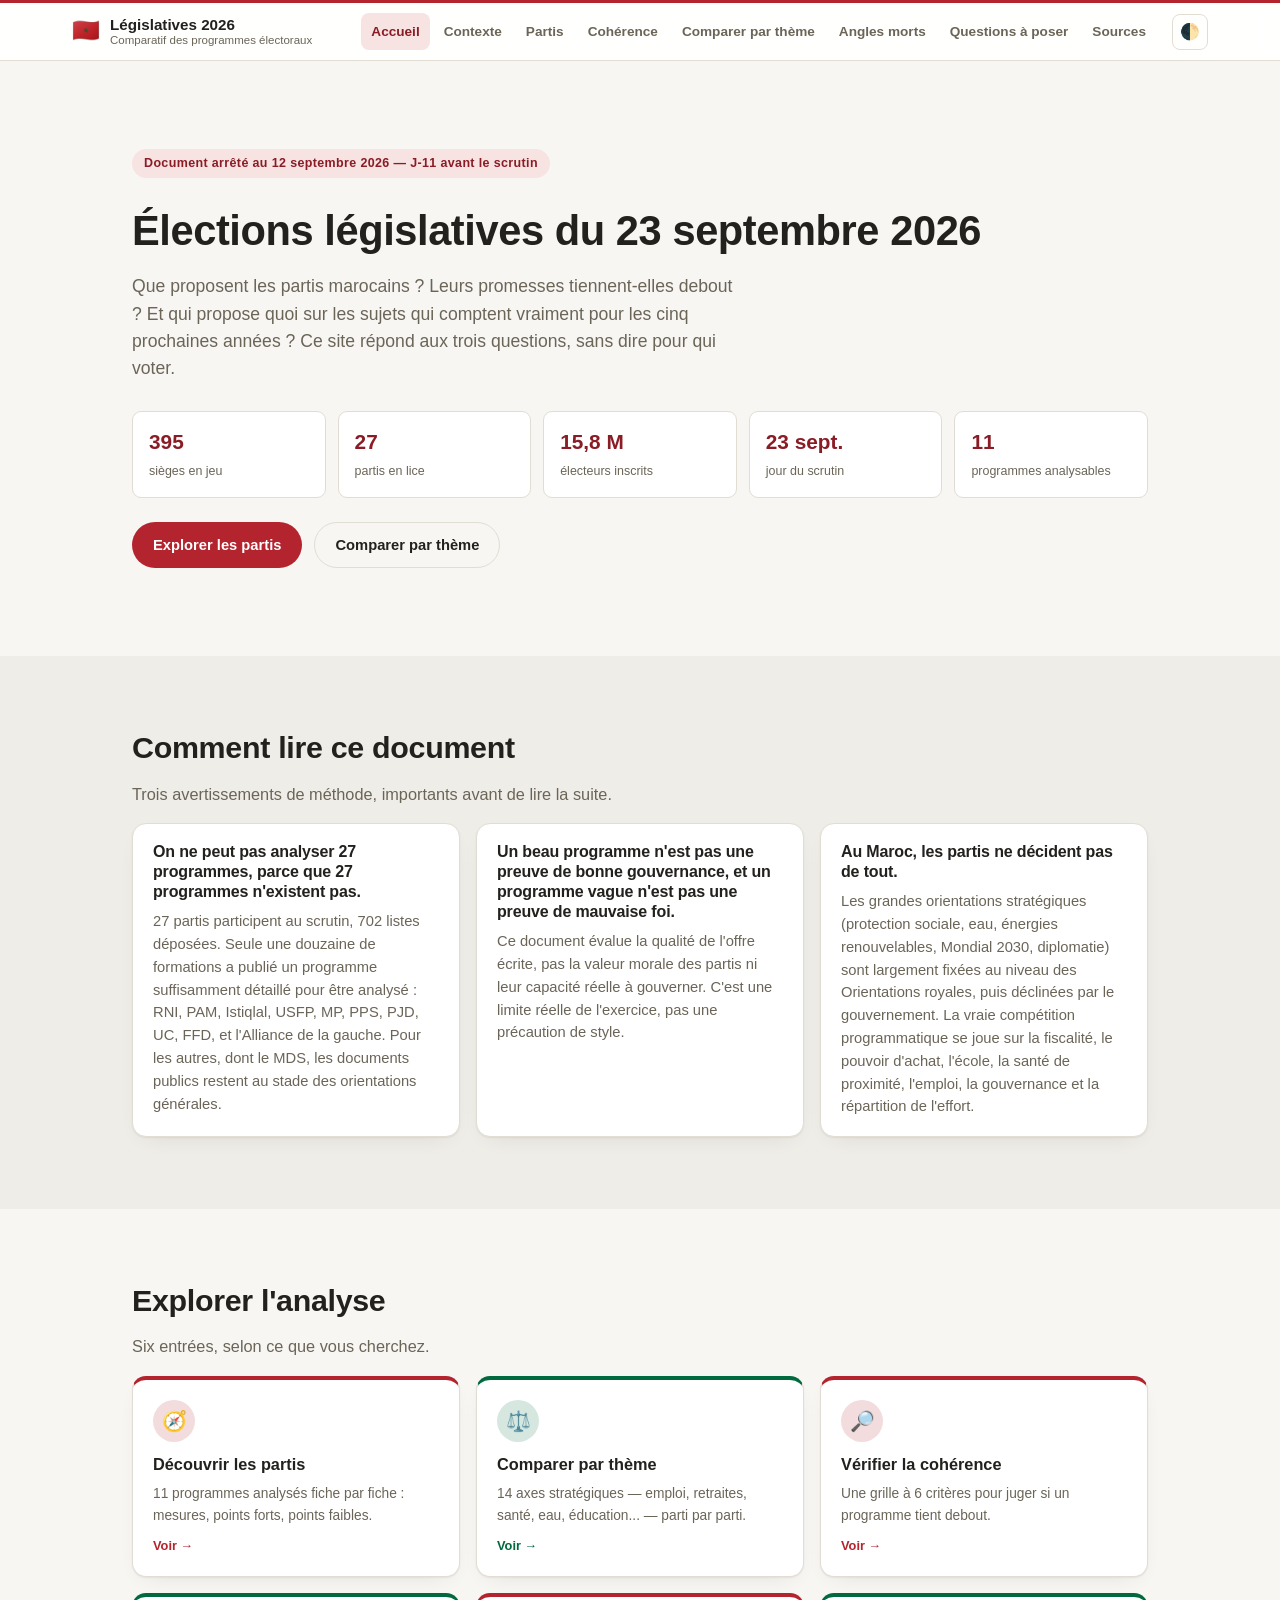
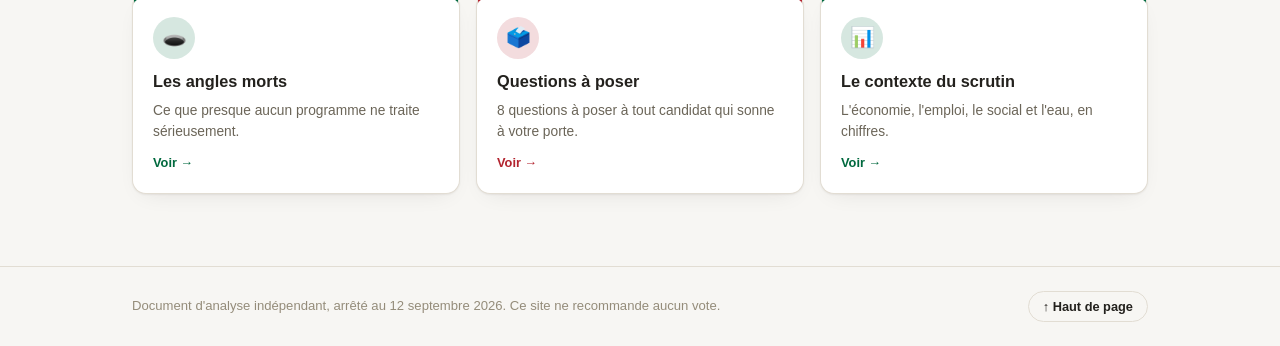
==== commit 6ee33a91: "Enrichir l'identité visuelle : couleurs des partis et charte marocaine Charte commune (accueil, cont" ====
--- a/index.html
+++ b/index.html
@@ -5,7 +5,7 @@
 <meta name="viewport" content="width=device-width, initial-scale=1.0">
 <title>Comparatif des programmes électoraux — Maroc 2026</title>
 <meta name="description" content="Analyse et comparaison des programmes électoraux des partis politiques marocains pour les législatives du 23 septembre 2026 : cohérence, chiffrage, axes stratégiques.">
-<link rel="icon" href="data:image/svg+xml,<svg xmlns=%22http://www.w3.org/2000/svg%22 viewBox=%220 0 100 100%22><text y=%22.9em%22 font-size=%2290%22>🗳️</text></svg>">
+<link rel="icon" href="data:image/svg+xml,<svg xmlns=%22http://www.w3.org/2000/svg%22 viewBox=%220 0 100 100%22><text y=%22.9em%22 font-size=%2290%22>🇲🇦</text></svg>">
 <link rel="stylesheet" href="css/styles.css">
 </head>
 <body data-page="index" data-nav="index">
--- a/css/styles.css
+++ b/css/styles.css
@@ -11,20 +11,29 @@
   --text: #23211d;
   --text-muted: #6b6558;
   --text-faint: #948c7a;
-  --accent: #7a4a2a;
-  --accent-strong: #5c3720;
-  --accent-soft: #f1e4d6;
+
+  /* Charte commune : rouge et vert du drapeau marocain */
+  --accent: #b3242f;
+  --accent-strong: #8a1c26;
+  --accent-soft: #f7e3e2;
   --accent-contrast: #ffffff;
+  --accent-2: #00693e;
+  --accent-2-strong: #00502f;
+  --accent-2-soft: #e0efe6;
+
+  /* Évaluation à 3 niveaux : rouge (faible) → or (moyen) → vert (élevé) */
   --dot-0: #d8d3c8;
-  --dot-1: #d99b52;
-  --dot-2: #4a7a6b;
-  --dot-3: #2f5d4c;
+  --dot-1: #b3242f;
+  --dot-2: #b9822a;
+  --dot-3: #00693e;
+
   --shadow: 0 1px 2px rgba(30, 25, 15, 0.06), 0 8px 24px -12px rgba(30, 25, 15, 0.12);
   --radius: 14px;
   --radius-sm: 9px;
-  --maj-color: #7a4a2a;
-  --opp-color: #3d5a80;
-  --gauche-color: #7a2a4a;
+  --cat-color: #6b6558;
+  /* Page d'un parti : surchargée en JS avec la couleur du parti ; ailleurs, retombe sur la charte commune. */
+  --party-accent: var(--accent);
+  --card-accent: var(--accent);
 }
 
 @media (prefers-color-scheme: dark) {
@@ -37,15 +46,22 @@
     --text: #efe9de;
     --text-muted: #b3aa96;
     --text-faint: #857c68;
-    --accent: #e0a76f;
-    --accent-strong: #f0bd8b;
-    --accent-soft: #33291c;
-    --accent-contrast: #221a10;
+
+    --accent: #e2707a;
+    --accent-strong: #f0939c;
+    --accent-soft: #3a2020;
+    --accent-contrast: #221010;
+    --accent-2: #4fae82;
+    --accent-2-strong: #7bc9a4;
+    --accent-2-soft: #17301f;
+
     --dot-0: #3a352b;
-    --dot-1: #d99b52;
-    --dot-2: #5fa08c;
-    --dot-3: #7bbfa4;
+    --dot-1: #e2707a;
+    --dot-2: #e0aa4e;
+    --dot-3: #4fae82;
+
     --shadow: 0 1px 2px rgba(0, 0, 0, 0.3), 0 8px 24px -12px rgba(0, 0, 0, 0.5);
+    --cat-color: #b3aa96;
   }
 }
 
@@ -58,15 +74,22 @@
   --text: #efe9de;
   --text-muted: #b3aa96;
   --text-faint: #857c68;
-  --accent: #e0a76f;
-  --accent-strong: #f0bd8b;
-  --accent-soft: #33291c;
-  --accent-contrast: #221a10;
+
+  --accent: #e2707a;
+  --accent-strong: #f0939c;
+  --accent-soft: #3a2020;
+  --accent-contrast: #221010;
+  --accent-2: #4fae82;
+  --accent-2-strong: #7bc9a4;
+  --accent-2-soft: #17301f;
+
   --dot-0: #3a352b;
-  --dot-1: #d99b52;
-  --dot-2: #5fa08c;
-  --dot-3: #7bbfa4;
+  --dot-1: #e2707a;
+  --dot-2: #e0aa4e;
+  --dot-3: #4fae82;
+
   --shadow: 0 1px 2px rgba(0, 0, 0, 0.3), 0 8px 24px -12px rgba(0, 0, 0, 0.5);
+  --cat-color: #b3aa96;
 }
 
 * { box-sizing: border-box; }
@@ -105,13 +128,14 @@
   background: color-mix(in srgb, var(--surface) 92%, transparent);
   backdrop-filter: blur(8px);
   border-bottom: 1px solid var(--border);
+  border-top: 3px solid var(--accent);
 }
 .header-inner {
   max-width: 1200px; margin: 0 auto; padding: 10px clamp(16px,4vw,32px);
   display: flex; align-items: center; gap: 16px;
 }
 .brand { display: flex; align-items: center; gap: 10px; text-decoration: none; color: var(--text); flex-shrink: 0; }
-.brand-badge { font-size: 1.5rem; }
+.brand-badge { font-size: 1.4rem; line-height: 1; }
 .brand-text { display: flex; flex-direction: column; line-height: 1.15; }
 .brand-text strong { font-size: 0.95rem; }
 .brand-text small { color: var(--text-muted); font-size: 0.72rem; }
@@ -218,34 +242,59 @@
 .filter-btn:hover { background: var(--surface-hover); }
 .filter-btn.active { background: var(--accent); color: var(--accent-contrast); border-color: var(--accent); }
 
+/* ---------- Party badge (emblème coloré, avec emplacement pour un vrai logo) ---------- */
+.party-badge {
+  position: relative; display: inline-flex; align-items: center; justify-content: center; flex-shrink: 0;
+  border-radius: 50%; background: var(--party-accent); color: #fff;
+  font-weight: 800; letter-spacing: -0.02em; line-height: 1; box-shadow: 0 1px 2px rgba(0,0,0,0.15);
+  overflow: hidden;
+}
+.party-badge-img { position: absolute; inset: 0; width: 100%; height: 100%; object-fit: cover; border-radius: 50%; }
+.party-badge.size-sm { width: 22px; height: 22px; font-size: 0.58rem; }
+.party-badge.size-md { width: 40px; height: 40px; font-size: 0.85rem; }
+.party-badge.size-lg { width: 64px; height: 64px; font-size: 1.2rem; }
+.party-badge.len-long { font-size: 0.72em; }
+
 /* ---------- Party cards ---------- */
 .parties-grid { display: grid; grid-template-columns: repeat(auto-fill, minmax(230px, 1fr)); gap: 16px; }
 .party-card {
   text-align: left; cursor: pointer; background: var(--surface); border: 1px solid var(--border);
+  border-top: 4px solid var(--party-accent, var(--border));
   border-radius: var(--radius); padding: 18px; box-shadow: var(--shadow); position: relative;
   transition: transform 0.12s ease, border-color 0.12s ease;
 }
-.party-card:hover { transform: translateY(-2px); border-color: var(--accent); }
-.party-card .cat-tag {
+.party-card:hover { transform: translateY(-2px); }
+.party-card-top { display: flex; align-items: center; justify-content: space-between; margin-bottom: 12px; }
+.cat-tag {
   display: inline-block; font-size: 0.68rem; font-weight: 700; text-transform: uppercase; letter-spacing: 0.03em;
-  padding: 3px 9px; border-radius: 999px; margin-bottom: 10px;
-}
-.cat-majorite { background: color-mix(in srgb, var(--maj-color) 18%, transparent); color: var(--maj-color); }
-.cat-opposition { background: color-mix(in srgb, var(--opp-color) 18%, transparent); color: var(--opp-color); }
-.cat-gauche { background: color-mix(in srgb, var(--gauche-color) 18%, transparent); color: var(--gauche-color); }
-.party-card .acronym { font-size: 1.3rem; font-weight: 800; }
+  padding: 3px 9px; border-radius: 999px;
+  background: var(--bg-alt); color: var(--cat-color);
+}
+.party-card .acronym { display: block; font-size: 1.3rem; font-weight: 800; }
 .party-card .full-name { display: block; font-size: 0.82rem; color: var(--text-muted); margin: 2px 0 12px; min-height: 2.4em; }
-.party-card .seats { font-size: 0.78rem; color: var(--text-faint); }
+.party-card .seats { display: block; font-size: 0.78rem; color: var(--text-faint); }
 .party-card .mini-dots { display: flex; gap: 3px; margin-top: 12px; }
 .dot { width: 9px; height: 9px; border-radius: 50%; background: var(--dot-0); }
 .dot.lvl-1 { background: var(--dot-1); }
 .dot.lvl-2 { background: var(--dot-2); }
 .dot.lvl-3 { background: var(--dot-3); }
 
+/* ---------- Party detail: colored hero band ---------- */
+.party-hero {
+  display: flex; align-items: center; gap: 16px; padding: 20px 22px; margin-bottom: 26px;
+  border-radius: var(--radius); background: color-mix(in srgb, var(--party-accent) 10%, var(--surface));
+  border: 1px solid color-mix(in srgb, var(--party-accent) 24%, var(--border));
+}
+.party-hero-text h1 { margin: 0 0 2px; color: color-mix(in srgb, var(--party-accent) 72%, var(--text) 28%); }
+.party-hero-text .full-name { font-size: 1rem; color: var(--text-muted); margin-bottom: 4px; display: block; }
+.party-hero-text .seats { font-size: 0.85rem; color: var(--text-faint); }
+.party-hero .cat-tag { margin-bottom: 6px; }
+
 /* ---------- Party / axis detail content ---------- */
-.measure-title { font-size: 0.95rem; font-weight: 700; margin: 1.2em 0 0.5em; color: var(--accent-strong); }
+.measure-title { font-size: 0.95rem; font-weight: 700; margin: 1.2em 0 0.5em; color: color-mix(in srgb, var(--party-accent) 75%, var(--text) 25%); }
 #partyDetail ul { padding-left: 1.2em; margin: 0.4em 0; }
 #partyDetail ul li { margin-bottom: 5px; font-size: 0.93rem; }
+#partyDetail h2 { color: color-mix(in srgb, var(--party-accent) 70%, var(--text) 30%); }
 #partyDetail .strengths { border-left: 3px solid var(--dot-3); padding-left: 12px; margin-top: 8px; font-size: 0.95rem; }
 #partyDetail .weaknesses { border-left: 3px solid var(--dot-1); padding-left: 12px; margin-top: 8px; font-size: 0.95rem; }
 #partyDetail .structure-note { font-style: italic; color: var(--text-muted); margin-top: 14px; font-size: 0.92rem; }
@@ -258,6 +307,10 @@
 .score-table thead th { background: var(--bg-alt); font-size: 0.75rem; text-transform: uppercase; letter-spacing: 0.03em; color: var(--text-muted); }
 .score-table tbody tr:hover { background: var(--surface-hover); }
 .score-table td.party-cell { font-weight: 700; }
+.score-table td.party-cell a, .structure-card h4 a, .finding-card a {
+  display: inline-flex; align-items: center; gap: 7px; text-decoration: none; color: var(--text);
+}
+.score-table td.party-cell a:hover, .structure-card h4 a:hover { text-decoration: underline; }
 .score-table .dots { display: flex; gap: 3px; }
 .legend { display: flex; gap: 18px; flex-wrap: wrap; margin-top: 14px; font-size: 0.82rem; color: var(--text-muted); align-items: center; }
 .legend .dot { display: inline-block; margin-right: 5px; vertical-align: middle; }
@@ -279,12 +332,15 @@
 .axes-nav button:hover { background: var(--surface-hover); }
 .axes-nav button.active { background: var(--accent-soft); color: var(--accent-strong); font-weight: 700; border-color: var(--border); }
 .axis-panel .callout { margin-bottom: 16px; }
+.axis-panel .eyebrow { background: var(--accent-2-soft); color: var(--accent-2-strong); }
 .axis-table { width: 100%; border-collapse: collapse; background: var(--surface); border: 1px solid var(--border); border-radius: var(--radius-sm); overflow: hidden; font-size: 0.9rem; }
 .axis-table td { padding: 12px 14px; border-bottom: 1px solid var(--border); vertical-align: top; }
 .axis-table tr:last-child td { border-bottom: none; }
-.axis-table td.axis-party { font-weight: 700; width: 150px; color: var(--accent-strong); white-space: normal; }
-.axis-lecture { margin-top: 16px; background: var(--bg-alt); border-radius: var(--radius-sm); padding: 16px 18px; font-size: 0.93rem; }
-.axis-lecture strong { color: var(--accent-strong); }
+.axis-table td.axis-party { font-weight: 700; width: 150px; color: var(--accent-2-strong); white-space: normal; }
+.axis-lecture { margin-top: 16px; background: var(--accent-2-soft); border-radius: var(--radius-sm); padding: 16px 18px; font-size: 0.93rem; border: 1px solid color-mix(in srgb, var(--accent-2) 20%, var(--border)); }
+.axis-lecture strong { color: var(--accent-2-strong); }
+.axis-table a { color: var(--accent-2-strong); font-weight: 700; text-decoration: none; }
+.axis-table a:hover { text-decoration: underline; }
 
 @media (max-width: 760px) {
   .axes-layout { grid-template-columns: 1fr; }
@@ -340,14 +396,19 @@
 @media (max-width: 560px) { .nav-cards { grid-template-columns: 1fr; } }
 .nav-card {
   display: flex; flex-direction: column; gap: 6px; text-decoration: none; color: var(--text);
-  background: var(--surface); border: 1px solid var(--border); border-radius: var(--radius);
+  background: var(--surface); border: 1px solid var(--border); border-top: 4px solid var(--card-accent);
+  border-radius: var(--radius);
   padding: 20px; box-shadow: var(--shadow); transition: transform 0.12s ease, border-color 0.12s ease;
 }
-.nav-card:hover { transform: translateY(-2px); border-color: var(--accent); }
-.nav-card-emoji { font-size: 1.6rem; }
-.nav-card-title { font-weight: 700; font-size: 1.02rem; }
+.nav-card:hover { transform: translateY(-2px); }
+.nav-card-emoji {
+  display: inline-flex; align-items: center; justify-content: center; width: 42px; height: 42px;
+  border-radius: 50%; font-size: 1.25rem;
+  background: color-mix(in srgb, var(--card-accent) 16%, var(--surface));
+}
+.nav-card-title { font-weight: 700; font-size: 1.02rem; margin-top: 4px; }
 .nav-card-text { font-size: 0.86rem; color: var(--text-muted); flex-grow: 1; }
-.nav-card-go { font-size: 0.8rem; font-weight: 700; color: var(--accent-strong); margin-top: 4px; }
+.nav-card-go { font-size: 0.8rem; font-weight: 700; color: var(--card-accent); margin-top: 4px; }
 
 /* ---------- Prev / next navigation ---------- */
 .prev-next { display: grid; grid-template-columns: 1fr auto 1fr; gap: 10px; margin-top: 36px; align-items: stretch; }
@@ -357,10 +418,11 @@
   background: var(--surface); border: 1px solid var(--border); border-radius: var(--radius-sm);
   padding: 12px 16px; font-size: 0.88rem;
 }
-.prev-next-link:hover { border-color: var(--accent); }
+.prev-next-link:hover { border-color: var(--party-accent); }
 .prev-next-link.next { text-align: right; align-items: flex-end; }
 .prev-next-link span { color: var(--text-faint); font-size: 0.76rem; }
-.prev-next-link strong { color: var(--accent-strong); }
+.prev-next-link strong { display: inline-flex; align-items: center; gap: 6px; color: color-mix(in srgb, var(--party-accent) 75%, var(--text) 25%); }
+.prev-next-link.next strong { flex-direction: row-reverse; }
 
 /* ---------- Quick switch dropdown ---------- */
 .switch-bar { display: flex; align-items: center; gap: 10px; margin-bottom: 22px; flex-wrap: wrap; }
@@ -392,8 +454,8 @@
   background: var(--surface); border: 1px solid var(--border); border-radius: var(--radius-sm);
   padding: 16px 18px; transition: transform 0.12s ease, border-color 0.12s ease;
 }
-.axis-card:hover { transform: translateY(-2px); border-color: var(--accent); }
-.axis-card-num { font-size: 0.75rem; font-weight: 700; color: var(--accent-strong); letter-spacing: 0.04em; }
+.axis-card:hover { transform: translateY(-2px); border-color: var(--accent-2); }
+.axis-card-num { font-size: 0.75rem; font-weight: 700; color: var(--accent-2-strong); letter-spacing: 0.04em; }
 .axis-card-title { font-weight: 700; font-size: 0.96rem; }
 .axis-card-teaser { font-size: 0.83rem; color: var(--text-muted); }
 
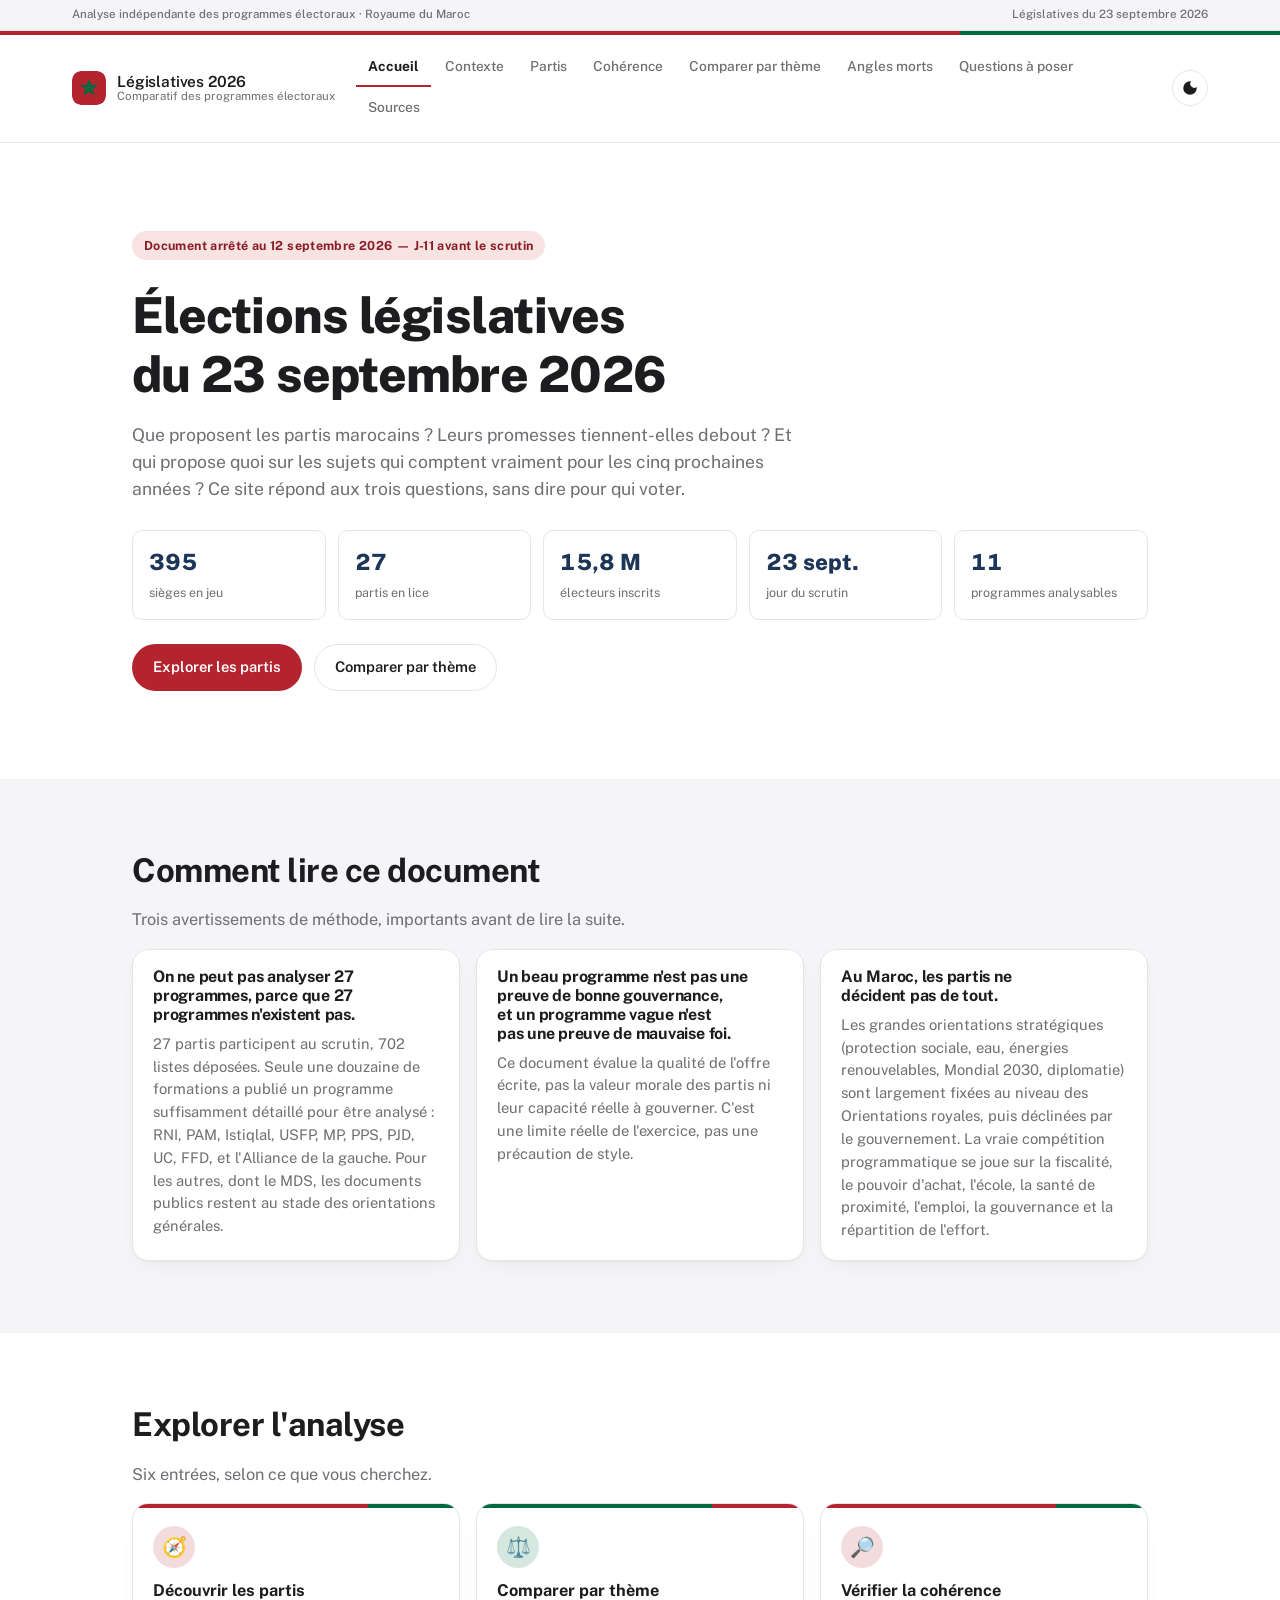
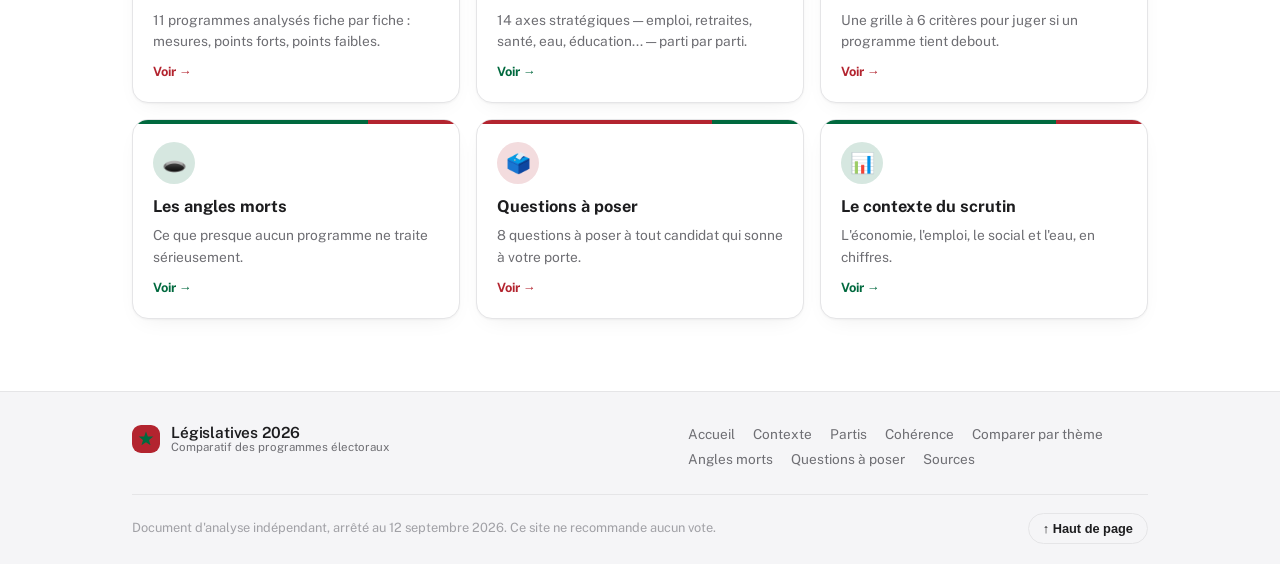
==== commit b6978584: "Refonte visuelle : identité de marque, symboles électoraux, sobriété Bandeau à deux niveaux (mention" ====
--- a/index.html
+++ b/index.html
@@ -5,7 +5,9 @@
 <meta name="viewport" content="width=device-width, initial-scale=1.0">
 <title>Comparatif des programmes électoraux — Maroc 2026</title>
 <meta name="description" content="Analyse et comparaison des programmes électoraux des partis politiques marocains pour les législatives du 23 septembre 2026 : cohérence, chiffrage, axes stratégiques.">
-<link rel="icon" href="data:image/svg+xml,<svg xmlns=%22http://www.w3.org/2000/svg%22 viewBox=%220 0 100 100%22><text y=%22.9em%22 font-size=%2290%22>🇲🇦</text></svg>">
+<link rel="icon" type="image/svg+xml" href="assets/logo-mark.svg">
+<link rel="preconnect" href="https://fonts.googleapis.com">
+<link rel="stylesheet" href="https://fonts.googleapis.com/css2?family=Public+Sans:ital,wght@0,400;0,500;0,600;0,700;0,800;1,400&display=swap">
 <link rel="stylesheet" href="css/styles.css">
 </head>
 <body data-page="index" data-nav="index">
--- a/css/styles.css
+++ b/css/styles.css
@@ -3,14 +3,15 @@
    =================================================================== */
 
 :root {
-  --bg: #f7f6f3;
-  --bg-alt: #efede8;
+  /* Fond blanc sobre — neutres froids, inspirés d'interfaces éditoriales premium */
+  --bg: #ffffff;
+  --bg-alt: #f5f5f7;
   --surface: #ffffff;
-  --surface-hover: #fbfaf8;
-  --border: #e2ddd3;
-  --text: #23211d;
-  --text-muted: #6b6558;
-  --text-faint: #948c7a;
+  --surface-hover: #f5f5f7;
+  --border: #e5e5e7;
+  --text: #1d1d1f;
+  --text-muted: #6e6e73;
+  --text-faint: #a1a1a6;
 
   /* Charte commune : rouge et vert du drapeau marocain */
   --accent: #b3242f;
@@ -21,16 +22,20 @@
   --accent-2-strong: #00502f;
   --accent-2-soft: #e0efe6;
 
+  /* Troisième teinte, réservée aux chiffres-clés : un bleu encre, jamais le rouge/vert de marque */
+  --accent-3: #1d3557;
+  --accent-3-soft: #e7edf4;
+
   /* Évaluation à 3 niveaux : rouge (faible) → or (moyen) → vert (élevé) */
-  --dot-0: #d8d3c8;
+  --dot-0: #d5d5d8;
   --dot-1: #b3242f;
   --dot-2: #b9822a;
   --dot-3: #00693e;
 
-  --shadow: 0 1px 2px rgba(30, 25, 15, 0.06), 0 8px 24px -12px rgba(30, 25, 15, 0.12);
-  --radius: 14px;
-  --radius-sm: 9px;
-  --cat-color: #6b6558;
+  --shadow: 0 1px 2px rgba(0, 0, 0, 0.04), 0 8px 24px -12px rgba(0, 0, 0, 0.1);
+  --radius: 16px;
+  --radius-sm: 10px;
+  --cat-color: #6e6e73;
   /* Page d'un parti : surchargée en JS avec la couleur du parti ; ailleurs, retombe sur la charte commune. */
   --party-accent: var(--accent);
   --card-accent: var(--accent);
@@ -38,58 +43,65 @@
 
 @media (prefers-color-scheme: dark) {
   :root:not([data-theme="light"]) {
-    --bg: #17140f;
-    --bg-alt: #1e1a14;
-    --surface: #221e17;
-    --surface-hover: #2a251c;
-    --border: #362f24;
-    --text: #efe9de;
-    --text-muted: #b3aa96;
-    --text-faint: #857c68;
+    /* Fond noir sobre */
+    --bg: #000000;
+    --bg-alt: #1c1c1e;
+    --surface: #1c1c1e;
+    --surface-hover: #262628;
+    --border: #38383a;
+    --text: #f5f5f7;
+    --text-muted: #a1a1a6;
+    --text-faint: #6e6e73;
 
     --accent: #e2707a;
     --accent-strong: #f0939c;
-    --accent-soft: #3a2020;
-    --accent-contrast: #221010;
+    --accent-soft: #33191b;
+    --accent-contrast: #1d0c0e;
     --accent-2: #4fae82;
     --accent-2-strong: #7bc9a4;
-    --accent-2-soft: #17301f;
-
-    --dot-0: #3a352b;
+    --accent-2-soft: #12271a;
+
+    --accent-3: #7c9cc4;
+    --accent-3-soft: #182636;
+
+    --dot-0: #3a3a3c;
     --dot-1: #e2707a;
     --dot-2: #e0aa4e;
     --dot-3: #4fae82;
 
-    --shadow: 0 1px 2px rgba(0, 0, 0, 0.3), 0 8px 24px -12px rgba(0, 0, 0, 0.5);
-    --cat-color: #b3aa96;
+    --shadow: 0 1px 2px rgba(0, 0, 0, 0.4), 0 8px 24px -12px rgba(0, 0, 0, 0.6);
+    --cat-color: #a1a1a6;
   }
 }
 
 :root[data-theme="dark"] {
-  --bg: #17140f;
-  --bg-alt: #1e1a14;
-  --surface: #221e17;
-  --surface-hover: #2a251c;
-  --border: #362f24;
-  --text: #efe9de;
-  --text-muted: #b3aa96;
-  --text-faint: #857c68;
+  --bg: #000000;
+  --bg-alt: #1c1c1e;
+  --surface: #1c1c1e;
+  --surface-hover: #262628;
+  --border: #38383a;
+  --text: #f5f5f7;
+  --text-muted: #a1a1a6;
+  --text-faint: #6e6e73;
 
   --accent: #e2707a;
   --accent-strong: #f0939c;
-  --accent-soft: #3a2020;
-  --accent-contrast: #221010;
+  --accent-soft: #33191b;
+  --accent-contrast: #1d0c0e;
   --accent-2: #4fae82;
   --accent-2-strong: #7bc9a4;
-  --accent-2-soft: #17301f;
-
-  --dot-0: #3a352b;
+  --accent-2-soft: #12271a;
+
+  --accent-3: #7c9cc4;
+  --accent-3-soft: #182636;
+
+  --dot-0: #3a3a3c;
   --dot-1: #e2707a;
   --dot-2: #e0aa4e;
   --dot-3: #4fae82;
 
-  --shadow: 0 1px 2px rgba(0, 0, 0, 0.3), 0 8px 24px -12px rgba(0, 0, 0, 0.5);
-  --cat-color: #b3aa96;
+  --shadow: 0 1px 2px rgba(0, 0, 0, 0.4), 0 8px 24px -12px rgba(0, 0, 0, 0.6);
+  --cat-color: #a1a1a6;
 }
 
 * { box-sizing: border-box; }
@@ -99,9 +111,10 @@
   margin: 0;
   background: var(--bg);
   color: var(--text);
-  font-family: "Segoe UI", -apple-system, BlinkMacSystemFont, Roboto, Helvetica, Arial, sans-serif;
+  font-family: "Public Sans", -apple-system, BlinkMacSystemFont, "Segoe UI", Roboto, Helvetica, Arial, sans-serif;
   line-height: 1.55;
   -webkit-font-smoothing: antialiased;
+  text-rendering: optimizeLegibility;
 }
 
 .container {
@@ -110,13 +123,13 @@
   padding-inline: clamp(16px, 4vw, 32px);
 }
 
-h1, h2, h3, h4 { line-height: 1.25; font-weight: 700; letter-spacing: -0.01em; }
-h1 { font-size: clamp(1.7rem, 4vw, 2.6rem); margin: 0.3em 0 0.4em; }
-h2 { font-size: clamp(1.4rem, 3vw, 1.9rem); margin: 0 0 0.5em; }
-h3 { font-size: 1.15rem; margin: 1.8em 0 0.7em; color: var(--accent-strong); }
+h1, h2, h3, h4 { line-height: 1.18; font-weight: 700; letter-spacing: -0.015em; text-wrap: balance; }
+h1 { font-size: clamp(2rem, 4.4vw, 3.1rem); font-weight: 800; margin: 0.25em 0 0.35em; }
+h2 { font-size: clamp(1.5rem, 3vw, 2.05rem); margin: 0 0 0.55em; }
+h3 { font-size: 1.2rem; margin: 1.9em 0 0.7em; color: var(--accent-strong); }
 p { margin: 0 0 1em; }
 a { color: var(--accent-strong); }
-strong { color: var(--text); }
+strong { color: var(--text); font-weight: 600; }
 
 .section { padding-block: clamp(40px, 6vw, 72px); }
 .section.alt { background: var(--bg-alt); }
@@ -125,41 +138,62 @@
 /* ---------- Header ---------- */
 .site-header {
   position: sticky; top: 0; z-index: 50;
-  background: color-mix(in srgb, var(--surface) 92%, transparent);
-  backdrop-filter: blur(8px);
+  background: color-mix(in srgb, var(--surface) 88%, transparent);
+  backdrop-filter: blur(10px);
   border-bottom: 1px solid var(--border);
-  border-top: 3px solid var(--accent);
-}
+}
+
+/* Bandeau officiel, à la State.gov : contexte institutionnel discret */
+.masthead { background: var(--bg-alt); border-bottom: 1px solid var(--border); }
+.masthead-inner {
+  max-width: 1200px; margin: 0 auto; padding: 6px clamp(16px,4vw,32px);
+  display: flex; justify-content: space-between; gap: 16px;
+  font-size: 0.72rem; color: var(--text-muted); font-weight: 500;
+}
+.masthead-inner span:last-child { flex-shrink: 0; }
+
+/* Bandeau bicolore signature : rouge et vert du drapeau, jamais l'un sans l'autre */
+.header-band { display: flex; height: 4px; }
+.header-band span:first-child { flex: 3; background: var(--accent); }
+.header-band span:last-child { flex: 1; background: var(--accent-2); }
+
 .header-inner {
-  max-width: 1200px; margin: 0 auto; padding: 10px clamp(16px,4vw,32px);
-  display: flex; align-items: center; gap: 16px;
-}
-.brand { display: flex; align-items: center; gap: 10px; text-decoration: none; color: var(--text); flex-shrink: 0; }
-.brand-badge { font-size: 1.4rem; line-height: 1; }
+  max-width: 1200px; margin: 0 auto; padding: 13px clamp(16px,4vw,32px);
+  display: flex; align-items: center; gap: 20px;
+}
+.brand { display: flex; align-items: center; gap: 11px; text-decoration: none; color: var(--text); flex-shrink: 0; }
+.brand-mark { width: 34px; height: 34px; flex-shrink: 0; border-radius: 9px; }
 .brand-text { display: flex; flex-direction: column; line-height: 1.15; }
-.brand-text strong { font-size: 0.95rem; }
+.brand-text strong { font-size: 0.96rem; letter-spacing: -0.01em; }
 .brand-text small { color: var(--text-muted); font-size: 0.72rem; }
 
-.main-nav { display: flex; gap: 4px; flex-wrap: wrap; margin-left: auto; }
+.main-nav { display: flex; gap: 2px; flex-wrap: wrap; margin-left: auto; }
 .main-nav a {
-  text-decoration: none; color: var(--text-muted); font-size: 0.85rem; font-weight: 600;
-  padding: 8px 10px; border-radius: 8px; white-space: nowrap;
-}
-.main-nav a:hover, .main-nav a.active { color: var(--accent-strong); background: var(--accent-soft); }
+  text-decoration: none; color: var(--text-muted); font-size: 0.86rem; font-weight: 500;
+  padding: 8px 12px; white-space: nowrap; border-bottom: 2px solid transparent;
+  transition: color 0.12s ease, border-color 0.12s ease;
+}
+.main-nav a:hover { color: var(--text); }
+.main-nav a.active { color: var(--text); font-weight: 700; border-bottom-color: var(--accent); }
 
 .theme-toggle, .nav-toggle {
-  background: none; border: 1px solid var(--border); border-radius: 8px;
-  width: 36px; height: 36px; cursor: pointer; color: var(--text); font-size: 1rem; flex-shrink: 0;
-}
-.nav-toggle { display: none; flex-direction: column; align-items: center; justify-content: center; gap: 4px; }
-.nav-toggle span { width: 18px; height: 2px; background: var(--text); display: block; }
+  background: none; border: 1px solid var(--border); border-radius: 999px;
+  width: 36px; height: 36px; cursor: pointer; color: var(--text); flex-shrink: 0;
+  display: flex; align-items: center; justify-content: center;
+}
+.theme-toggle:hover, .nav-toggle:hover { background: var(--surface-hover); }
+.nav-toggle { display: none; flex-direction: column; gap: 4px; border-radius: 8px; }
+.nav-toggle span { width: 16px; height: 2px; background: var(--text); display: block; }
 
 @media (max-width: 880px) {
+  .masthead-inner span:last-child { display: none; }
   .main-nav {
     display: none; position: absolute; top: 100%; left: 0; right: 0;
     background: var(--surface); border-bottom: 1px solid var(--border);
     flex-direction: column; padding: 8px; box-shadow: var(--shadow);
   }
+  .main-nav a { border-bottom: none; border-left: 2px solid transparent; }
+  .main-nav a.active { border-left-color: var(--accent); background: var(--bg-alt); }
   .main-nav.open { display: flex; }
   .nav-toggle { display: flex; }
 }
@@ -180,7 +214,7 @@
   background: var(--surface); border: 1px solid var(--border); border-radius: var(--radius-sm);
   padding: 14px 16px;
 }
-.stat-tile .stat-value { font-size: 1.3rem; font-weight: 700; color: var(--accent-strong); display: block; }
+.stat-tile .stat-value { font-size: 1.4rem; font-weight: 800; color: var(--accent-3); display: block; font-variant-numeric: tabular-nums; }
 .stat-tile .stat-label { font-size: 0.78rem; color: var(--text-muted); }
 .hero-actions { display: flex; gap: 12px; margin-top: 24px; flex-wrap: wrap; }
 
@@ -215,8 +249,13 @@
 .info-tile .info-value { font-size: 0.93rem; font-weight: 600; }
 
 .callout {
-  background: var(--accent-soft); border: 1px solid var(--border); border-left: 4px solid var(--accent);
-  border-radius: var(--radius-sm); padding: 16px 18px; margin-top: 16px; font-size: 0.95rem;
+  position: relative; overflow: hidden;
+  background: var(--bg-alt); border: 1px solid var(--border);
+  border-radius: var(--radius-sm); padding: 16px 18px 16px 24px; margin-top: 16px; font-size: 0.95rem;
+}
+.callout::before {
+  content: ""; position: absolute; left: 0; top: 0; bottom: 0; width: 4px;
+  background: linear-gradient(180deg, var(--accent) 0 60%, var(--accent-2) 60% 100%);
 }
 .callout-strong { font-size: 1rem; }
 .note-list { margin: 12px 0 0; padding-left: 1.2em; color: var(--text-muted); }
@@ -372,9 +411,17 @@
 .note-finale p { max-width: 70ch; font-size: 1.02rem; color: var(--text-muted); }
 
 /* ---------- Footer ---------- */
-.site-footer { border-top: 1px solid var(--border); padding-block: 24px; }
-.footer-inner { display: flex; justify-content: space-between; align-items: center; gap: 16px; flex-wrap: wrap; }
-.footer-inner p { margin: 0; font-size: 0.82rem; color: var(--text-faint); }
+.site-footer { border-top: 1px solid var(--border); background: var(--bg-alt); padding-block: 32px 20px; }
+.footer-top {
+  display: flex; justify-content: space-between; align-items: flex-start; gap: 24px; flex-wrap: wrap;
+  padding-bottom: 24px; border-bottom: 1px solid var(--border); margin-bottom: 18px;
+}
+.footer-brand .brand-mark { width: 28px; height: 28px; }
+.footer-nav { display: flex; flex-wrap: wrap; gap: 4px 18px; max-width: 460px; }
+.footer-nav a { color: var(--text-muted); text-decoration: none; font-size: 0.85rem; }
+.footer-nav a:hover { color: var(--text); text-decoration: underline; }
+.footer-bottom { display: flex; justify-content: space-between; align-items: center; gap: 16px; flex-wrap: wrap; }
+.footer-bottom p { margin: 0; font-size: 0.8rem; color: var(--text-faint); }
 
 /* ---------- Breadcrumb ---------- */
 .breadcrumb {
@@ -395,10 +442,15 @@
 @media (max-width: 800px) { .nav-cards { grid-template-columns: repeat(2, 1fr); } }
 @media (max-width: 560px) { .nav-cards { grid-template-columns: 1fr; } }
 .nav-card {
+  position: relative; overflow: hidden;
   display: flex; flex-direction: column; gap: 6px; text-decoration: none; color: var(--text);
-  background: var(--surface); border: 1px solid var(--border); border-top: 4px solid var(--card-accent);
+  background: var(--surface); border: 1px solid var(--border);
   border-radius: var(--radius);
-  padding: 20px; box-shadow: var(--shadow); transition: transform 0.12s ease, border-color 0.12s ease;
+  padding: 22px 20px 20px; box-shadow: var(--shadow); transition: transform 0.12s ease, border-color 0.12s ease;
+}
+.nav-card::before {
+  content: ""; position: absolute; top: 0; left: 0; right: 0; height: 4px;
+  background: linear-gradient(90deg, var(--card-accent-a, var(--accent)) 0 72%, var(--card-accent-b, var(--accent-2)) 72% 100%);
 }
 .nav-card:hover { transform: translateY(-2px); }
 .nav-card-emoji {
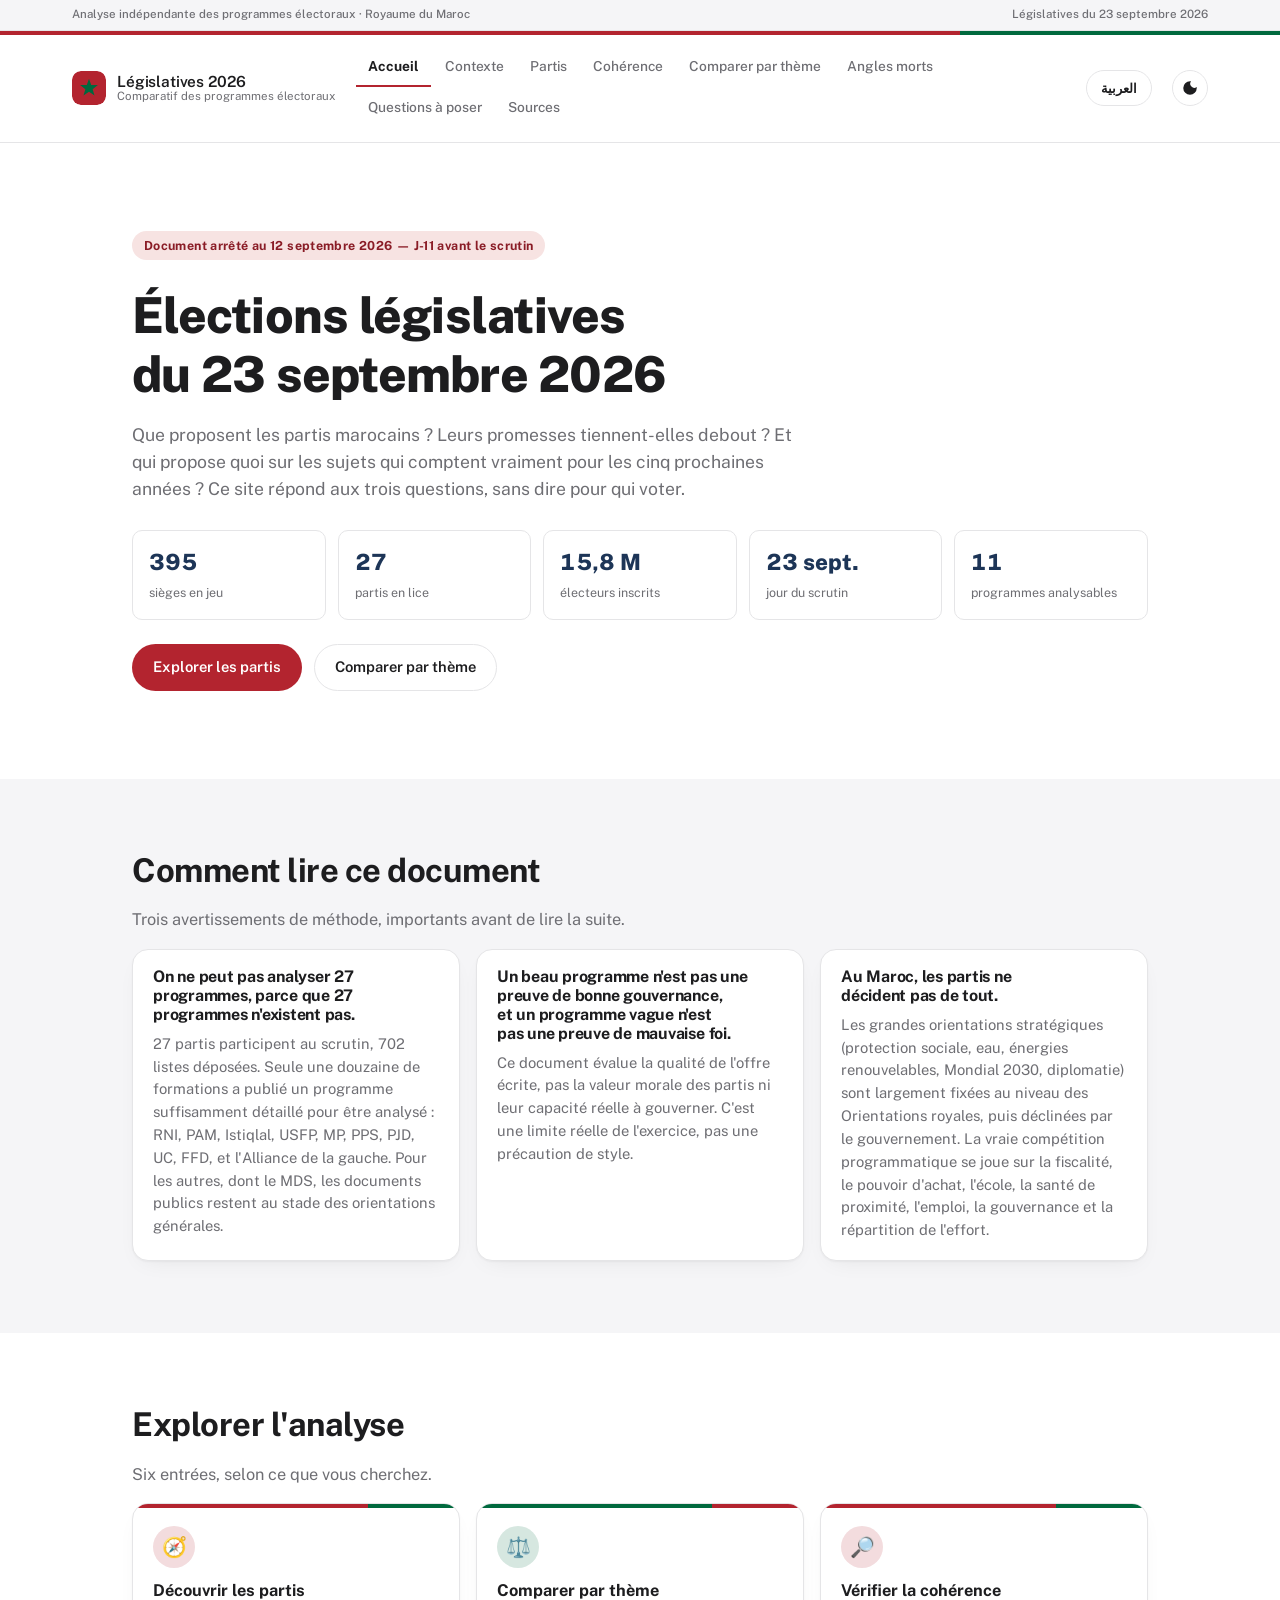
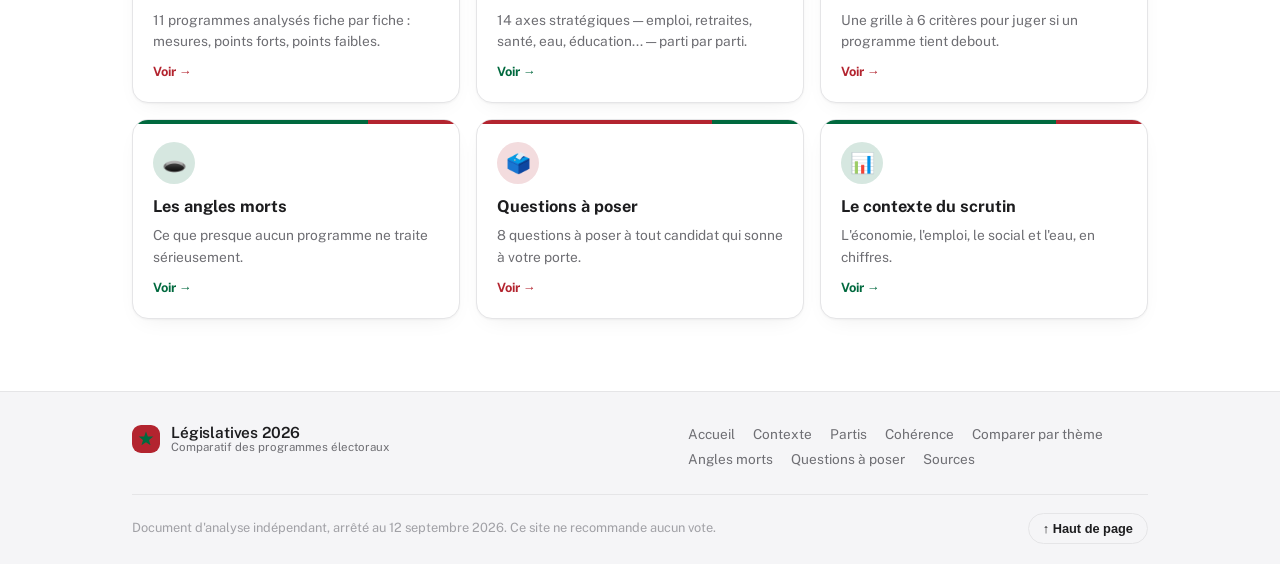
==== commit a2c48902: "Rendre le site bilingue français / arabe, avec bascule RTL complète Traduction professionnelle intég" ====
--- a/index.html
+++ b/index.html
@@ -1,13 +1,14 @@
 <!DOCTYPE html>
 <html lang="fr">
 <head>
+<script>(function(){var l=localStorage.getItem("lang")==="ar"?"ar":"fr";document.documentElement.lang=l;document.documentElement.dir=l==="ar"?"rtl":"ltr";})();</script>
 <meta charset="UTF-8">
 <meta name="viewport" content="width=device-width, initial-scale=1.0">
 <title>Comparatif des programmes électoraux — Maroc 2026</title>
 <meta name="description" content="Analyse et comparaison des programmes électoraux des partis politiques marocains pour les législatives du 23 septembre 2026 : cohérence, chiffrage, axes stratégiques.">
 <link rel="icon" type="image/svg+xml" href="assets/logo-mark.svg">
 <link rel="preconnect" href="https://fonts.googleapis.com">
-<link rel="stylesheet" href="https://fonts.googleapis.com/css2?family=Public+Sans:ital,wght@0,400;0,500;0,600;0,700;0,800;1,400&display=swap">
+<link rel="stylesheet" href="https://fonts.googleapis.com/css2?family=Public+Sans:ital,wght@0,400;0,500;0,600;0,700;0,800;1,400&family=Cairo:wght@400;500;600;700;800&display=swap">
 <link rel="stylesheet" href="css/styles.css">
 </head>
 <body data-page="index" data-nav="index">
@@ -15,35 +16,37 @@
 <main>
   <section class="section hero">
     <div class="container" id="heroText">
-      <p class="eyebrow">Document arrêté au 12 septembre 2026 — J-11 avant le scrutin</p>
-      <h1>Élections législatives du 23 septembre 2026</h1>
-      <p class="lead">Que proposent les partis marocains ? Leurs promesses tiennent-elles debout ? Et qui propose quoi sur les sujets qui comptent vraiment pour les cinq prochaines années ? Ce site répond aux trois questions, sans dire pour qui voter.</p>
+      <p class="eyebrow" data-i18n="home.eyebrow">Document arrêté au 12 septembre 2026 — J-11 avant le scrutin</p>
+      <h1 data-i18n="home.h1">Élections législatives du 23 septembre 2026</h1>
+      <p class="lead" data-i18n="home.lead">Que proposent les partis marocains ? Leurs promesses tiennent-elles debout ? Et qui propose quoi sur les sujets qui comptent vraiment pour les cinq prochaines années ? Ce site répond aux trois questions, sans dire pour qui voter.</p>
       <div class="hero-stats" id="heroStats"></div>
       <div class="hero-actions">
-        <a href="partis.html" class="btn btn-primary">Explorer les partis</a>
-        <a href="axes.html" class="btn btn-ghost">Comparer par thème</a>
+        <a href="partis.html" class="btn btn-primary" data-i18n="home.exploreBtn">Explorer les partis</a>
+        <a href="axes.html" class="btn btn-ghost" data-i18n="home.compareBtn">Comparer par thème</a>
       </div>
     </div>
   </section>
 
   <section class="section alt">
     <div class="container">
-      <h2>Comment lire ce document</h2>
-      <p class="section-intro">Trois avertissements de méthode, importants avant de lire la suite.</p>
+      <h2 data-i18n="home.howToReadHeading">Comment lire ce document</h2>
+      <p class="section-intro" data-i18n="home.howToReadIntro">Trois avertissements de méthode, importants avant de lire la suite.</p>
       <div class="grid grid-3" id="avantProposGrid"></div>
     </div>
   </section>
 
   <section class="section">
     <div class="container">
-      <h2>Explorer l'analyse</h2>
-      <p class="section-intro">Six entrées, selon ce que vous cherchez.</p>
+      <h2 data-i18n="home.exploreHeading">Explorer l'analyse</h2>
+      <p class="section-intro" data-i18n="home.exploreIntro">Six entrées, selon ce que vous cherchez.</p>
       <div class="nav-cards" id="navCards"></div>
     </div>
   </section>
 </main>
 
 <script src="js/data.js"></script>
+<script src="js/data.ar.js"></script>
+<script src="js/i18n.js"></script>
 <script src="js/common.js"></script>
 <script src="js/app.js"></script>
 </body>
--- a/css/styles.css
+++ b/css/styles.css
@@ -117,6 +117,15 @@
   text-rendering: optimizeLegibility;
 }
 
+/* ---------- Arabe / RTL ---------- */
+:lang(ar) { font-family: "Cairo", "Public Sans", -apple-system, "Segoe UI", Tahoma, Arial, sans-serif; }
+html[dir="rtl"] { direction: rtl; }
+html[dir="rtl"] body { line-height: 1.7; } /* l'arabe respire un peu plus */
+/* Les acronymes latins (RNI, PJD...) doivent rester en écriture LTR même dans un paragraphe RTL */
+html[dir="rtl"] .party-badge span[aria-hidden],
+html[dir="rtl"] .acronym,
+html[dir="rtl"] .lang-toggle { direction: ltr; unicode-bidi: isolate; }
+
 .container {
   max-width: 1080px;
   margin: 0 auto;
@@ -167,7 +176,7 @@
 .brand-text strong { font-size: 0.96rem; letter-spacing: -0.01em; }
 .brand-text small { color: var(--text-muted); font-size: 0.72rem; }
 
-.main-nav { display: flex; gap: 2px; flex-wrap: wrap; margin-left: auto; }
+.main-nav { display: flex; gap: 2px; flex-wrap: wrap; margin-inline-start: auto; }
 .main-nav a {
   text-decoration: none; color: var(--text-muted); font-size: 0.86rem; font-weight: 500;
   padding: 8px 12px; white-space: nowrap; border-bottom: 2px solid transparent;
@@ -176,12 +185,14 @@
 .main-nav a:hover { color: var(--text); }
 .main-nav a.active { color: var(--text); font-weight: 700; border-bottom-color: var(--accent); }
 
-.theme-toggle, .nav-toggle {
+.theme-toggle, .nav-toggle, .lang-toggle {
   background: none; border: 1px solid var(--border); border-radius: 999px;
-  width: 36px; height: 36px; cursor: pointer; color: var(--text); flex-shrink: 0;
+  height: 36px; cursor: pointer; color: var(--text); flex-shrink: 0;
   display: flex; align-items: center; justify-content: center;
 }
-.theme-toggle:hover, .nav-toggle:hover { background: var(--surface-hover); }
+.theme-toggle, .nav-toggle { width: 36px; }
+.lang-toggle { padding: 0 14px; font-size: 0.82rem; font-weight: 700; font-family: inherit; }
+.theme-toggle:hover, .nav-toggle:hover, .lang-toggle:hover { background: var(--surface-hover); }
 .nav-toggle { display: none; flex-direction: column; gap: 4px; border-radius: 8px; }
 .nav-toggle span { width: 16px; height: 2px; background: var(--text); display: block; }
 
@@ -192,8 +203,8 @@
     background: var(--surface); border-bottom: 1px solid var(--border);
     flex-direction: column; padding: 8px; box-shadow: var(--shadow);
   }
-  .main-nav a { border-bottom: none; border-left: 2px solid transparent; }
-  .main-nav a.active { border-left-color: var(--accent); background: var(--bg-alt); }
+  .main-nav a { border-bottom: none; border-inline-start: 2px solid transparent; }
+  .main-nav a.active { border-inline-start-color: var(--accent); background: var(--bg-alt); }
   .main-nav.open { display: flex; }
   .nav-toggle { display: flex; }
 }
@@ -251,14 +262,14 @@
 .callout {
   position: relative; overflow: hidden;
   background: var(--bg-alt); border: 1px solid var(--border);
-  border-radius: var(--radius-sm); padding: 16px 18px 16px 24px; margin-top: 16px; font-size: 0.95rem;
+  border-radius: var(--radius-sm); padding-block: 16px; padding-inline: 24px 18px; margin-top: 16px; font-size: 0.95rem;
 }
 .callout::before {
-  content: ""; position: absolute; left: 0; top: 0; bottom: 0; width: 4px;
+  content: ""; position: absolute; inset-inline-start: 0; top: 0; bottom: 0; width: 4px;
   background: linear-gradient(180deg, var(--accent) 0 60%, var(--accent-2) 60% 100%);
 }
 .callout-strong { font-size: 1rem; }
-.note-list { margin: 12px 0 0; padding-left: 1.2em; color: var(--text-muted); }
+.note-list { margin: 12px 0 0; padding-inline-start: 1.2em; color: var(--text-muted); }
 .note-list li { margin-bottom: 8px; }
 
 /* ---------- Seats chart ---------- */
@@ -266,10 +277,10 @@
 .seat-row { display: grid; grid-template-columns: 70px 1fr 46px; align-items: center; gap: 10px; font-size: 0.85rem; }
 .seat-bar-track { background: var(--bg-alt); border-radius: 999px; height: 12px; overflow: hidden; }
 .seat-bar-fill { height: 100%; background: linear-gradient(90deg, var(--accent), var(--accent-strong)); border-radius: 999px; }
-.seat-row .seat-value { text-align: right; color: var(--text-muted); font-variant-numeric: tabular-nums; }
+.seat-row .seat-value { text-align: end; color: var(--text-muted); font-variant-numeric: tabular-nums; }
 
 /* ---------- Defis ---------- */
-.defis-list { padding-left: 1.3em; display: flex; flex-direction: column; gap: 10px; margin-top: 14px; }
+.defis-list { padding-inline-start: 1.3em; display: flex; flex-direction: column; gap: 10px; margin-top: 14px; }
 .defis-list li::marker { color: var(--accent-strong); font-weight: 700; }
 
 /* ---------- Filter bar ---------- */
@@ -297,7 +308,7 @@
 /* ---------- Party cards ---------- */
 .parties-grid { display: grid; grid-template-columns: repeat(auto-fill, minmax(230px, 1fr)); gap: 16px; }
 .party-card {
-  text-align: left; cursor: pointer; background: var(--surface); border: 1px solid var(--border);
+  text-align: start; cursor: pointer; background: var(--surface); border: 1px solid var(--border);
   border-top: 4px solid var(--party-accent, var(--border));
   border-radius: var(--radius); padding: 18px; box-shadow: var(--shadow); position: relative;
   transition: transform 0.12s ease, border-color 0.12s ease;
@@ -331,18 +342,18 @@
 
 /* ---------- Party / axis detail content ---------- */
 .measure-title { font-size: 0.95rem; font-weight: 700; margin: 1.2em 0 0.5em; color: color-mix(in srgb, var(--party-accent) 75%, var(--text) 25%); }
-#partyDetail ul { padding-left: 1.2em; margin: 0.4em 0; }
+#partyDetail ul { padding-inline-start: 1.2em; margin: 0.4em 0; }
 #partyDetail ul li { margin-bottom: 5px; font-size: 0.93rem; }
 #partyDetail h2 { color: color-mix(in srgb, var(--party-accent) 70%, var(--text) 30%); }
-#partyDetail .strengths { border-left: 3px solid var(--dot-3); padding-left: 12px; margin-top: 8px; font-size: 0.95rem; }
-#partyDetail .weaknesses { border-left: 3px solid var(--dot-1); padding-left: 12px; margin-top: 8px; font-size: 0.95rem; }
+#partyDetail .strengths { border-inline-start: 3px solid var(--dot-3); padding-inline-start: 12px; margin-top: 8px; font-size: 0.95rem; }
+#partyDetail .weaknesses { border-inline-start: 3px solid var(--dot-1); padding-inline-start: 12px; margin-top: 8px; font-size: 0.95rem; }
 #partyDetail .structure-note { font-style: italic; color: var(--text-muted); margin-top: 14px; font-size: 0.92rem; }
 
 /* ---------- Score table ---------- */
 .table-note { color: var(--text-muted); font-size: 0.9rem; margin-top: -6px; }
 .table-scroll { overflow-x: auto; margin-top: 12px; border-radius: var(--radius-sm); border: 1px solid var(--border); }
 .score-table { width: 100%; border-collapse: collapse; background: var(--surface); font-size: 0.86rem; min-width: 720px; }
-.score-table th, .score-table td { padding: 10px 12px; text-align: left; border-bottom: 1px solid var(--border); white-space: nowrap; }
+.score-table th, .score-table td { padding: 10px 12px; text-align: start; border-bottom: 1px solid var(--border); white-space: nowrap; }
 .score-table thead th { background: var(--bg-alt); font-size: 0.75rem; text-transform: uppercase; letter-spacing: 0.03em; color: var(--text-muted); }
 .score-table tbody tr:hover { background: var(--surface-hover); }
 .score-table td.party-cell { font-weight: 700; }
@@ -352,7 +363,7 @@
 .score-table td.party-cell a:hover, .structure-card h4 a:hover { text-decoration: underline; }
 .score-table .dots { display: flex; gap: 3px; }
 .legend { display: flex; gap: 18px; flex-wrap: wrap; margin-top: 14px; font-size: 0.82rem; color: var(--text-muted); align-items: center; }
-.legend .dot { display: inline-block; margin-right: 5px; vertical-align: middle; }
+.legend .dot { display: inline-block; margin-inline-end: 5px; vertical-align: middle; }
 
 .stack { display: flex; flex-direction: column; gap: 12px; margin-top: 14px; }
 .finding-card { background: var(--surface); border: 1px solid var(--border); border-radius: var(--radius-sm); padding: 16px 18px; }
@@ -362,14 +373,6 @@
 .structure-card p { font-style: italic; }
 
 /* ---------- Axes ---------- */
-.axes-layout { display: grid; grid-template-columns: 230px 1fr; gap: 24px; margin-top: 18px; align-items: start; }
-.axes-nav { display: flex; flex-direction: column; gap: 4px; position: sticky; top: 90px; }
-.axes-nav button {
-  text-align: left; background: none; border: 1px solid transparent; border-radius: var(--radius-sm);
-  padding: 9px 12px; font-size: 0.85rem; cursor: pointer; color: var(--text-muted);
-}
-.axes-nav button:hover { background: var(--surface-hover); }
-.axes-nav button.active { background: var(--accent-soft); color: var(--accent-strong); font-weight: 700; border-color: var(--border); }
 .axis-panel .callout { margin-bottom: 16px; }
 .axis-panel .eyebrow { background: var(--accent-2-soft); color: var(--accent-2-strong); }
 .axis-table { width: 100%; border-collapse: collapse; background: var(--surface); border: 1px solid var(--border); border-radius: var(--radius-sm); overflow: hidden; font-size: 0.9rem; }
@@ -391,11 +394,11 @@
 .questions-list { list-style: none; margin: 18px 0 0; padding: 0; display: flex; flex-direction: column; gap: 10px; }
 .questions-list li {
   background: var(--surface); border: 1px solid var(--border); border-radius: var(--radius-sm);
-  padding: 14px 16px 14px 46px; position: relative; font-size: 0.95rem;
+  padding-block: 14px; padding-inline: 46px 16px; position: relative; font-size: 0.95rem;
 }
 .questions-list li::before {
   content: counter(q); counter-increment: q;
-  position: absolute; left: 14px; top: 12px;
+  position: absolute; inset-inline-start: 14px; top: 12px;
   width: 22px; height: 22px; border-radius: 50%; background: var(--accent); color: var(--accent-contrast);
   font-size: 0.75rem; font-weight: 700; display: flex; align-items: center; justify-content: center;
 }
@@ -471,7 +474,7 @@
   padding: 12px 16px; font-size: 0.88rem;
 }
 .prev-next-link:hover { border-color: var(--party-accent); }
-.prev-next-link.next { text-align: right; align-items: flex-end; }
+.prev-next-link.next { text-align: end; align-items: flex-end; }
 .prev-next-link span { color: var(--text-faint); font-size: 0.76rem; }
 .prev-next-link strong { display: inline-flex; align-items: center; gap: 6px; color: color-mix(in srgb, var(--party-accent) 75%, var(--text) 25%); }
 .prev-next-link.next strong { flex-direction: row-reverse; }
@@ -519,7 +522,7 @@
 .party-card { text-decoration: none; color: inherit; }
 
 /* ---------- Checklist (boîte à outils) ---------- */
-.questions-list li { padding-left: 16px; }
+.questions-list li { padding-inline-start: 16px; }
 .questions-list li::before { display: none; }
 .question-label { display: flex; align-items: flex-start; gap: 12px; cursor: pointer; font-size: 0.95rem; }
 .question-label input[type="checkbox"] { margin-top: 3px; width: 18px; height: 18px; accent-color: var(--accent); flex-shrink: 0; cursor: pointer; }
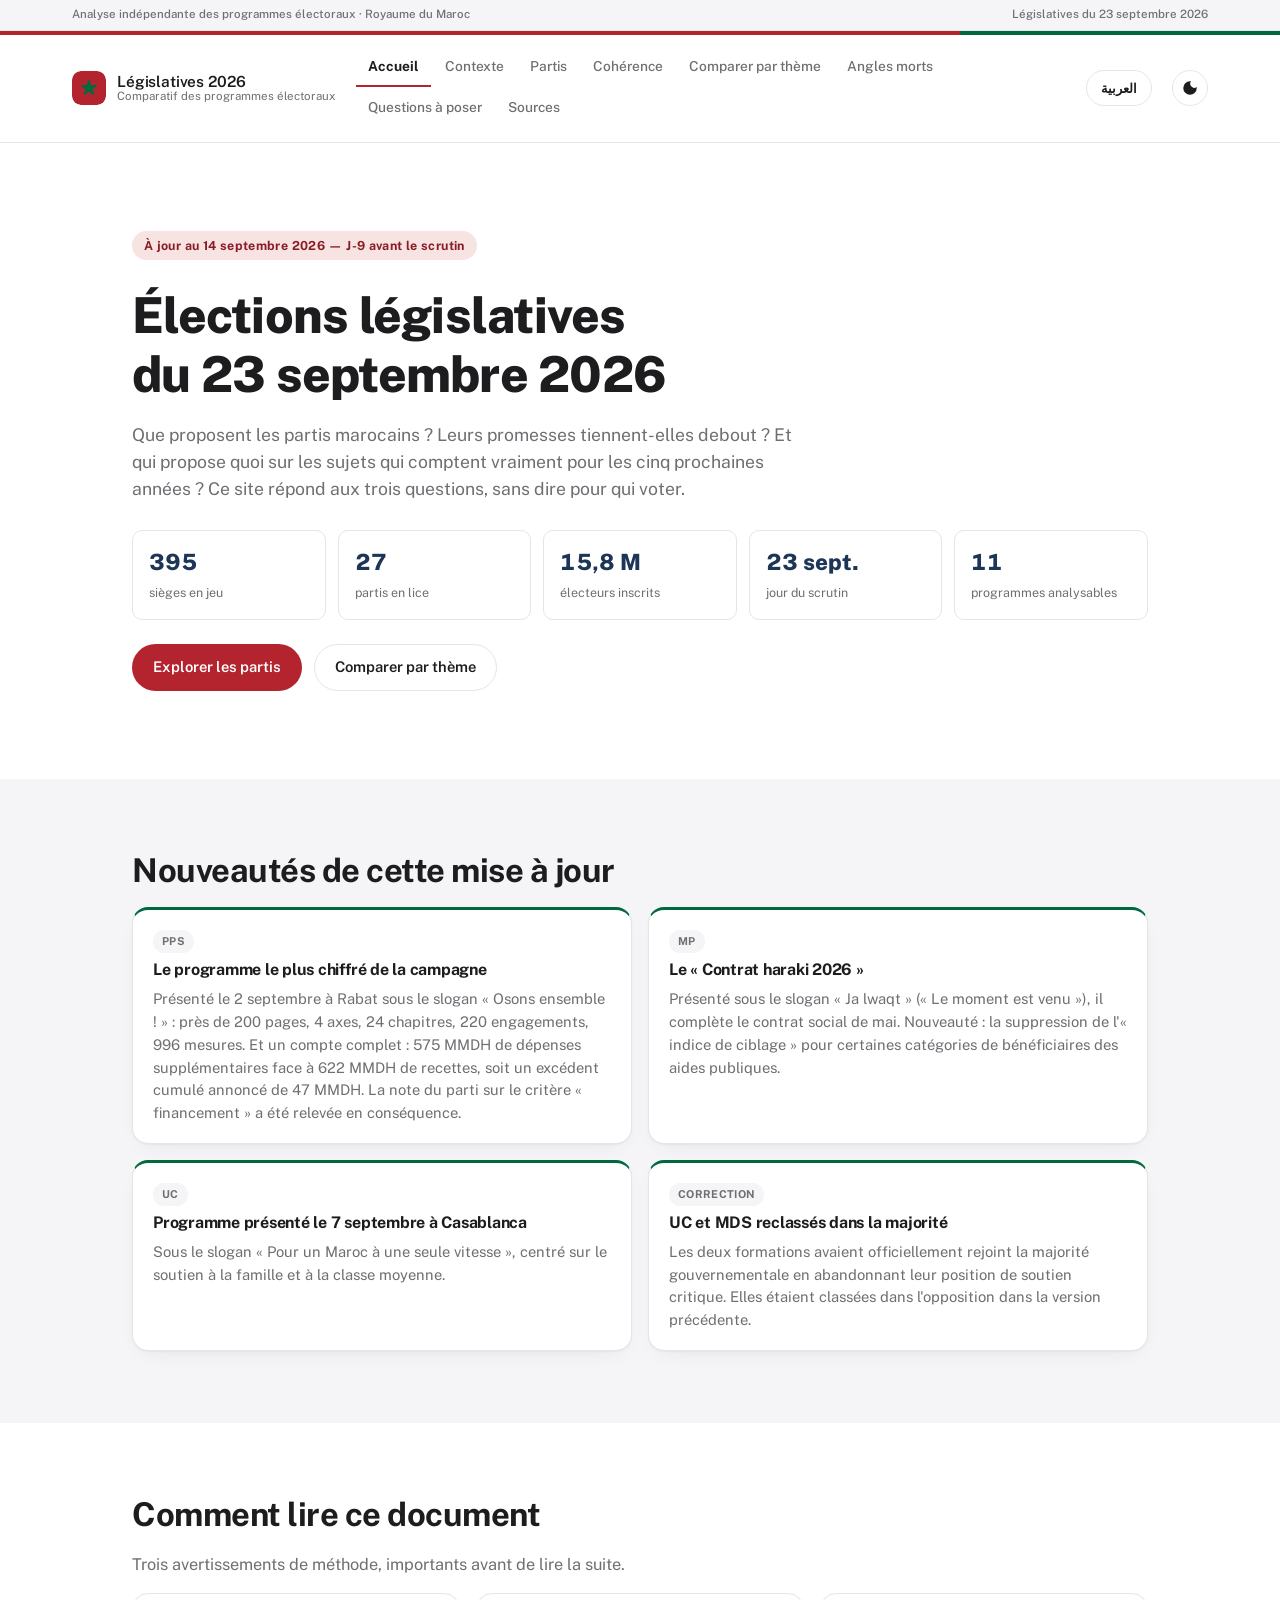
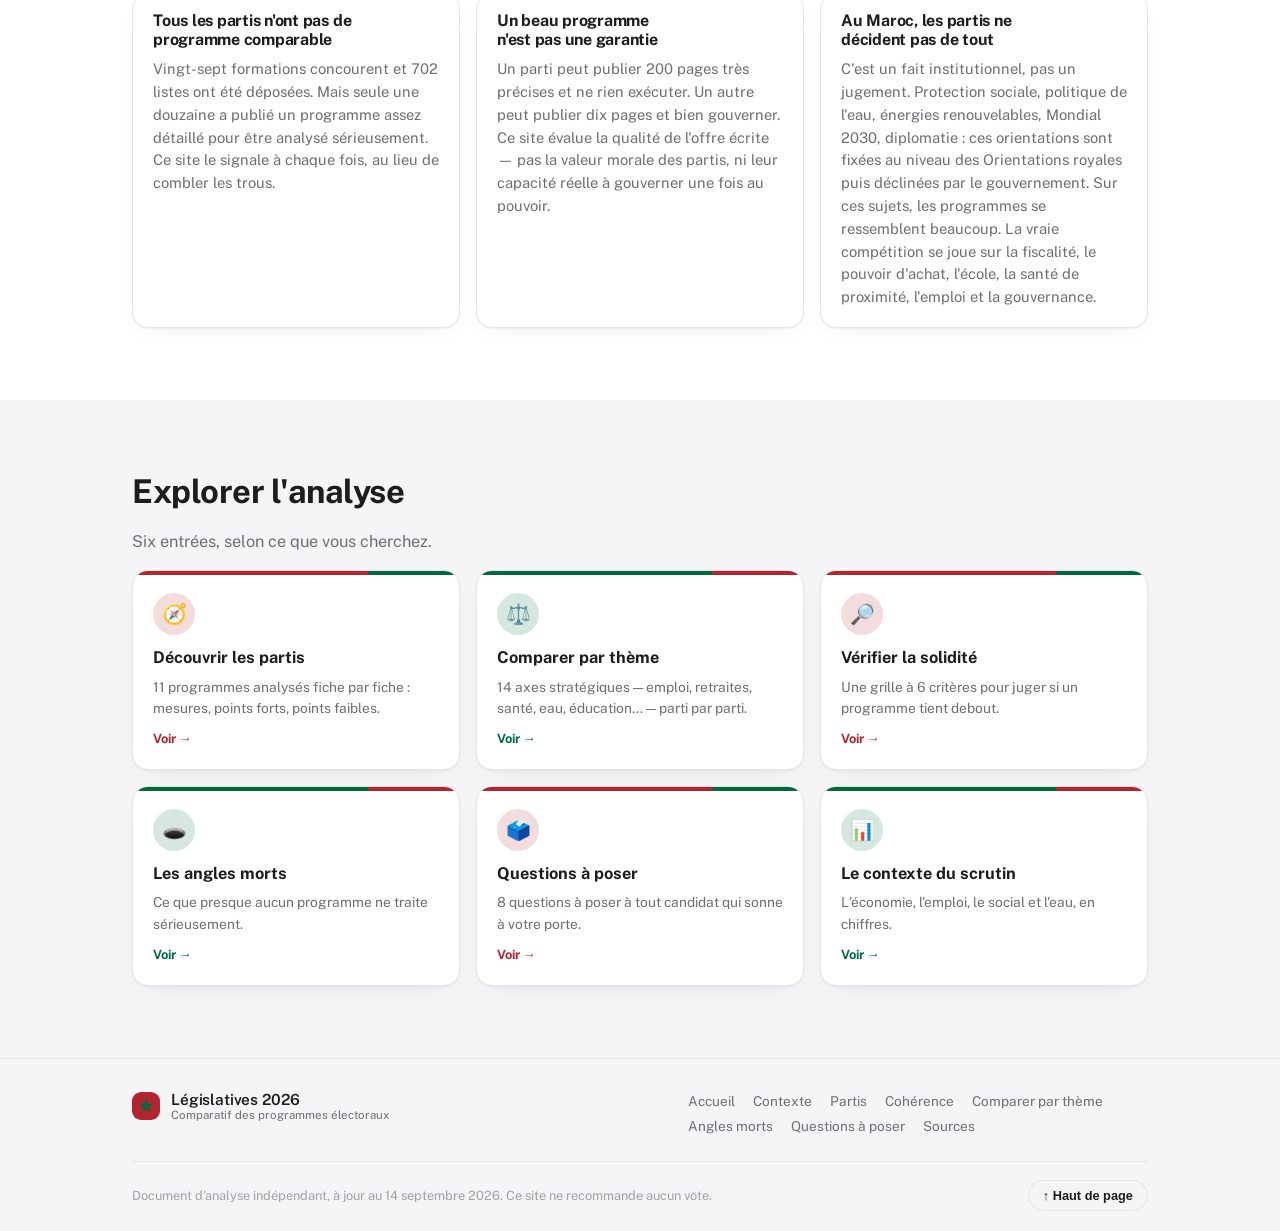
==== commit cbf51161: "Réviser l'intégralité du contenu d'après la mise à jour du 14 septembre Correction factuelle : l'UC " ====
--- a/index.html
+++ b/index.html
@@ -29,13 +29,20 @@
 
   <section class="section alt">
     <div class="container">
+      <h2 data-i18n="home.updatesHeading">Nouveautés de cette mise à jour</h2>
+      <div class="grid grid-2" id="updatesList"></div>
+    </div>
+  </section>
+
+  <section class="section">
+    <div class="container">
       <h2 data-i18n="home.howToReadHeading">Comment lire ce document</h2>
       <p class="section-intro" data-i18n="home.howToReadIntro">Trois avertissements de méthode, importants avant de lire la suite.</p>
       <div class="grid grid-3" id="avantProposGrid"></div>
     </div>
   </section>
 
-  <section class="section">
+  <section class="section alt">
     <div class="container">
       <h2 data-i18n="home.exploreHeading">Explorer l'analyse</h2>
       <p class="section-intro" data-i18n="home.exploreIntro">Six entrées, selon ce que vous cherchez.</p>
--- a/css/styles.css
+++ b/css/styles.css
@@ -528,3 +528,58 @@
 .question-label input[type="checkbox"] { margin-top: 3px; width: 18px; height: 18px; accent-color: var(--accent); flex-shrink: 0; cursor: pointer; }
 .questions-list li.answered { border-color: var(--dot-3); background: color-mix(in srgb, var(--dot-3) 8%, var(--surface)); }
 .questions-list li.answered .question-label span { color: var(--text-muted); text-decoration: line-through; text-decoration-color: var(--text-faint); }
+
+/* ---- Mise à jour du 14 septembre 2026 : nouveaux blocs de contenu ---- */
+
+/* Verdict éditorial en tête de fiche parti */
+.party-summary {
+  font-size: 1.08rem;
+  line-height: 1.6;
+  color: var(--text);
+  border-inline-start: 3px solid var(--party-accent, var(--accent));
+  padding-inline-start: 16px;
+  margin-block: 1.4em;
+}
+
+/* Slogan + date de présentation du programme */
+.party-meta { font-size: 0.9rem; color: var(--text-muted); }
+
+/* Repères factuels du parti, en puces */
+.identity-list { margin: 1em 0; padding-inline-start: 1.2em; }
+.identity-list li { margin-bottom: 0.4em; line-height: 1.55; }
+
+/* Lien vers le programme officiel du parti */
+.program-link {
+  display: inline-block;
+  font-weight: 600;
+  padding: 8px 14px;
+  border: 1px solid var(--border);
+  border-radius: 999px;
+  text-decoration: none;
+  color: var(--party-accent, var(--accent));
+}
+.program-link:hover { background: var(--bg-alt); }
+
+/* Compte dépenses/recettes (aujourd'hui, seul le PPS en publie un) */
+.budget-block {
+  border: 1px solid var(--border);
+  border-radius: 12px;
+  padding: 20px;
+  margin-block: 1.6em;
+  background: var(--bg-alt);
+}
+.budget-block h3 { margin-top: 0; }
+.budget-rows { display: grid; gap: 10px; margin-bottom: 1em; }
+.budget-row {
+  display: flex;
+  justify-content: space-between;
+  align-items: baseline;
+  gap: 16px;
+  padding-bottom: 8px;
+  border-bottom: 1px solid var(--border);
+}
+.budget-row strong { color: var(--accent-3); font-size: 1.1rem; white-space: nowrap; }
+
+/* Cartes « Nouveautés de cette mise à jour » (accueil) */
+.update-card { border-top: 3px solid var(--accent-2); }
+.update-card .cat-tag { margin-bottom: 8px; }
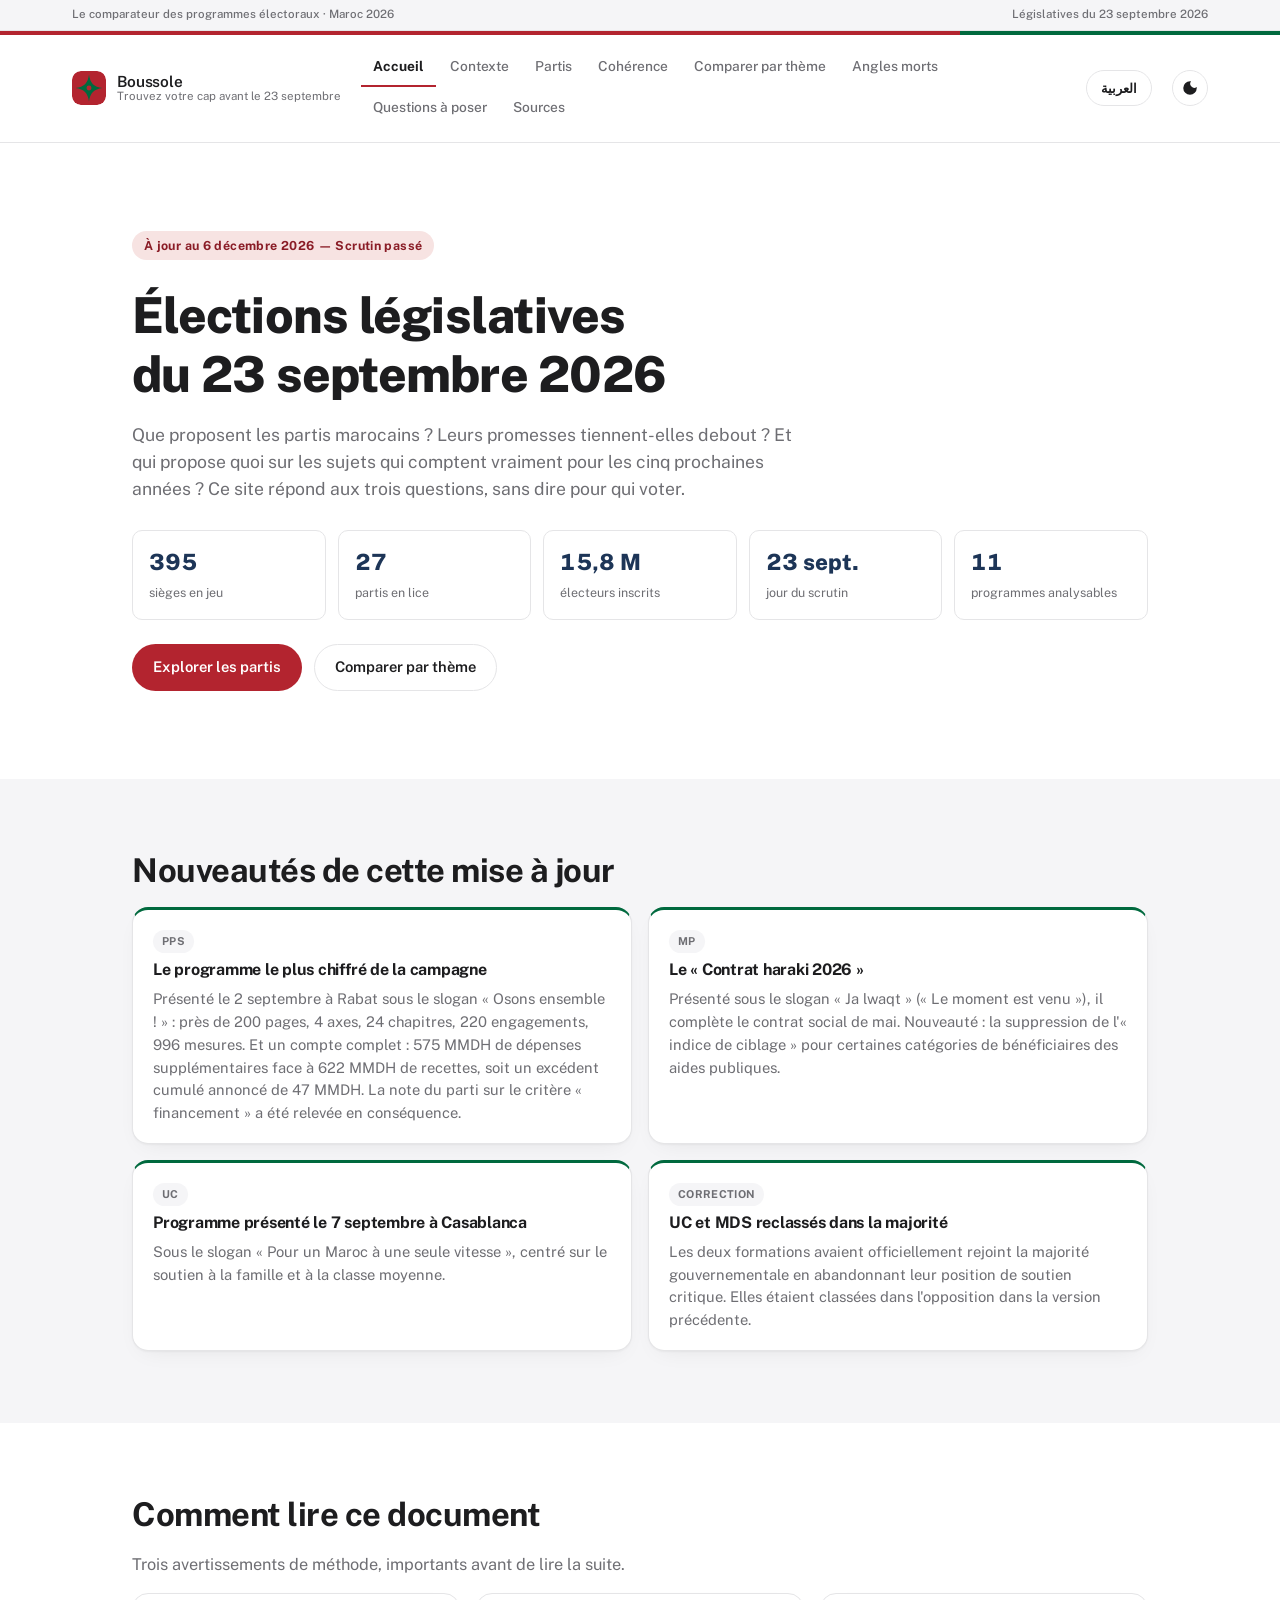
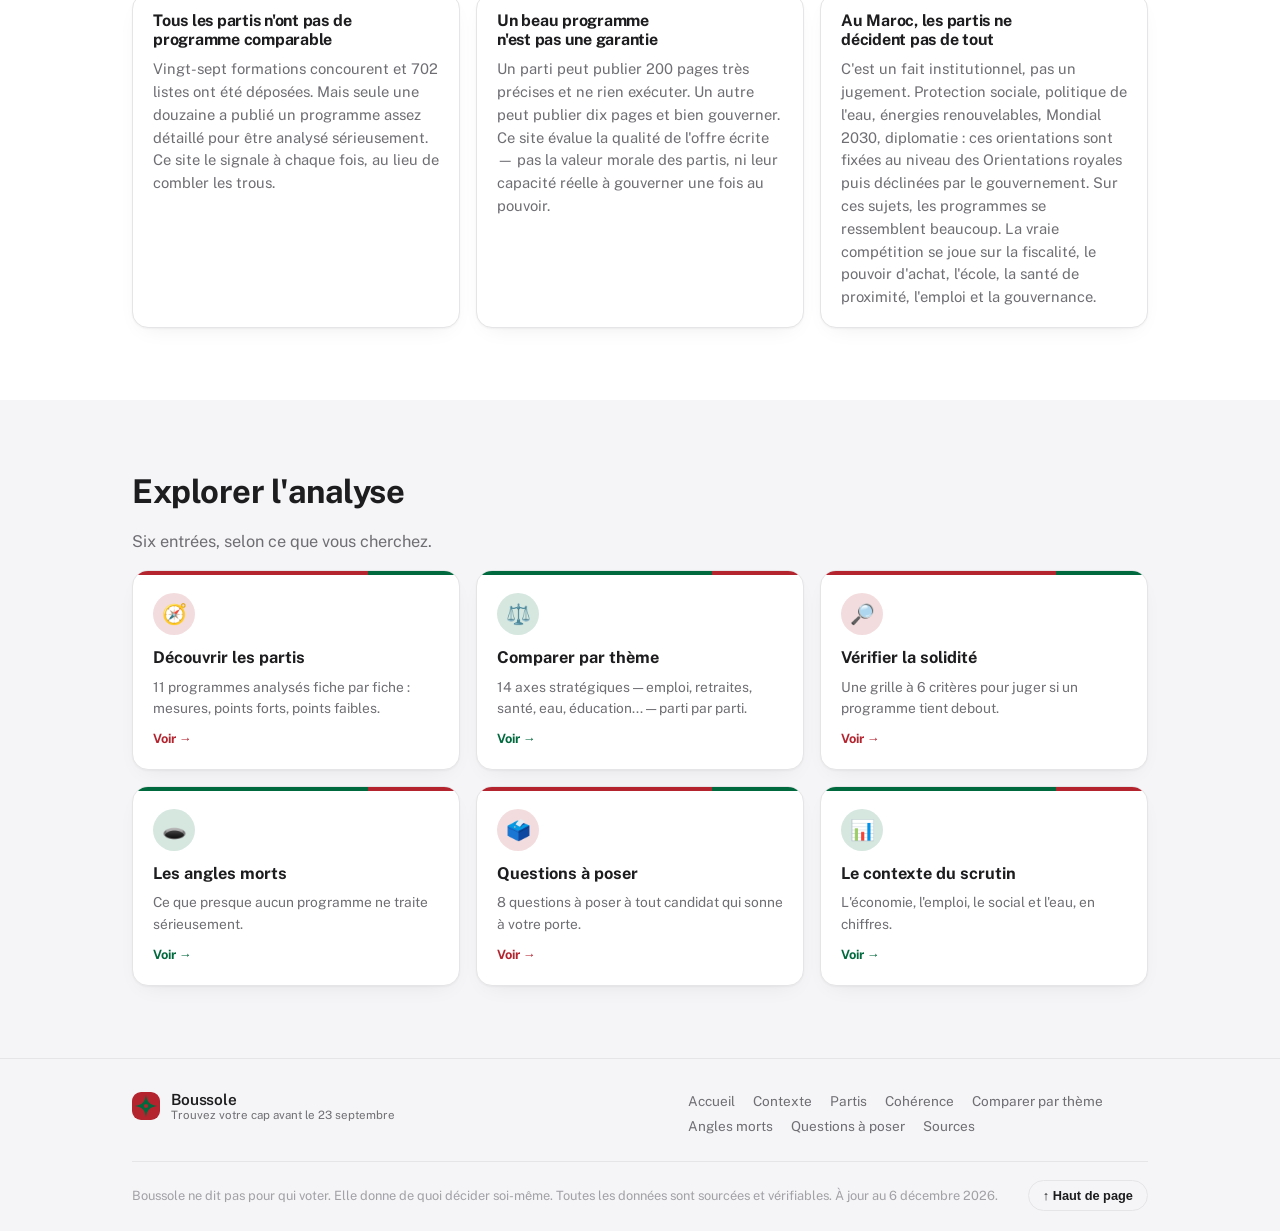
==== commit 80a94a51: "Calculer la date et le décompte à l'affichage, et passer à l'identité Boussole La date de mise à jou" ====
--- a/index.html
+++ b/index.html
@@ -4,8 +4,8 @@
 <script>(function(){var l=localStorage.getItem("lang")==="ar"?"ar":"fr";document.documentElement.lang=l;document.documentElement.dir=l==="ar"?"rtl":"ltr";})();</script>
 <meta charset="UTF-8">
 <meta name="viewport" content="width=device-width, initial-scale=1.0">
-<title>Comparatif des programmes électoraux — Maroc 2026</title>
-<meta name="description" content="Analyse et comparaison des programmes électoraux des partis politiques marocains pour les législatives du 23 septembre 2026 : cohérence, chiffrage, axes stratégiques.">
+<title>البوصلة · Boussole — Comparateur des programmes électoraux, Maroc 2026</title>
+<meta name="description" content="Boussole compare les programmes des partis marocains pour les législatives du 23 septembre 2026 : mesures, chiffrage, financement, cohérence. Sans vous dire pour qui voter.">
 <link rel="icon" type="image/svg+xml" href="assets/logo-mark.svg">
 <link rel="preconnect" href="https://fonts.googleapis.com">
 <link rel="stylesheet" href="https://fonts.googleapis.com/css2?family=Public+Sans:ital,wght@0,400;0,500;0,600;0,700;0,800;1,400&family=Cairo:wght@400;500;600;700;800&display=swap">
@@ -16,7 +16,7 @@
 <main>
   <section class="section hero">
     <div class="container" id="heroText">
-      <p class="eyebrow" data-i18n="home.eyebrow">Document arrêté au 12 septembre 2026 — J-11 avant le scrutin</p>
+      <p class="eyebrow" data-i18n="home.eyebrow"></p>
       <h1 data-i18n="home.h1">Élections législatives du 23 septembre 2026</h1>
       <p class="lead" data-i18n="home.lead">Que proposent les partis marocains ? Leurs promesses tiennent-elles debout ? Et qui propose quoi sur les sujets qui comptent vraiment pour les cinq prochaines années ? Ce site répond aux trois questions, sans dire pour qui voter.</p>
       <div class="hero-stats" id="heroStats"></div>
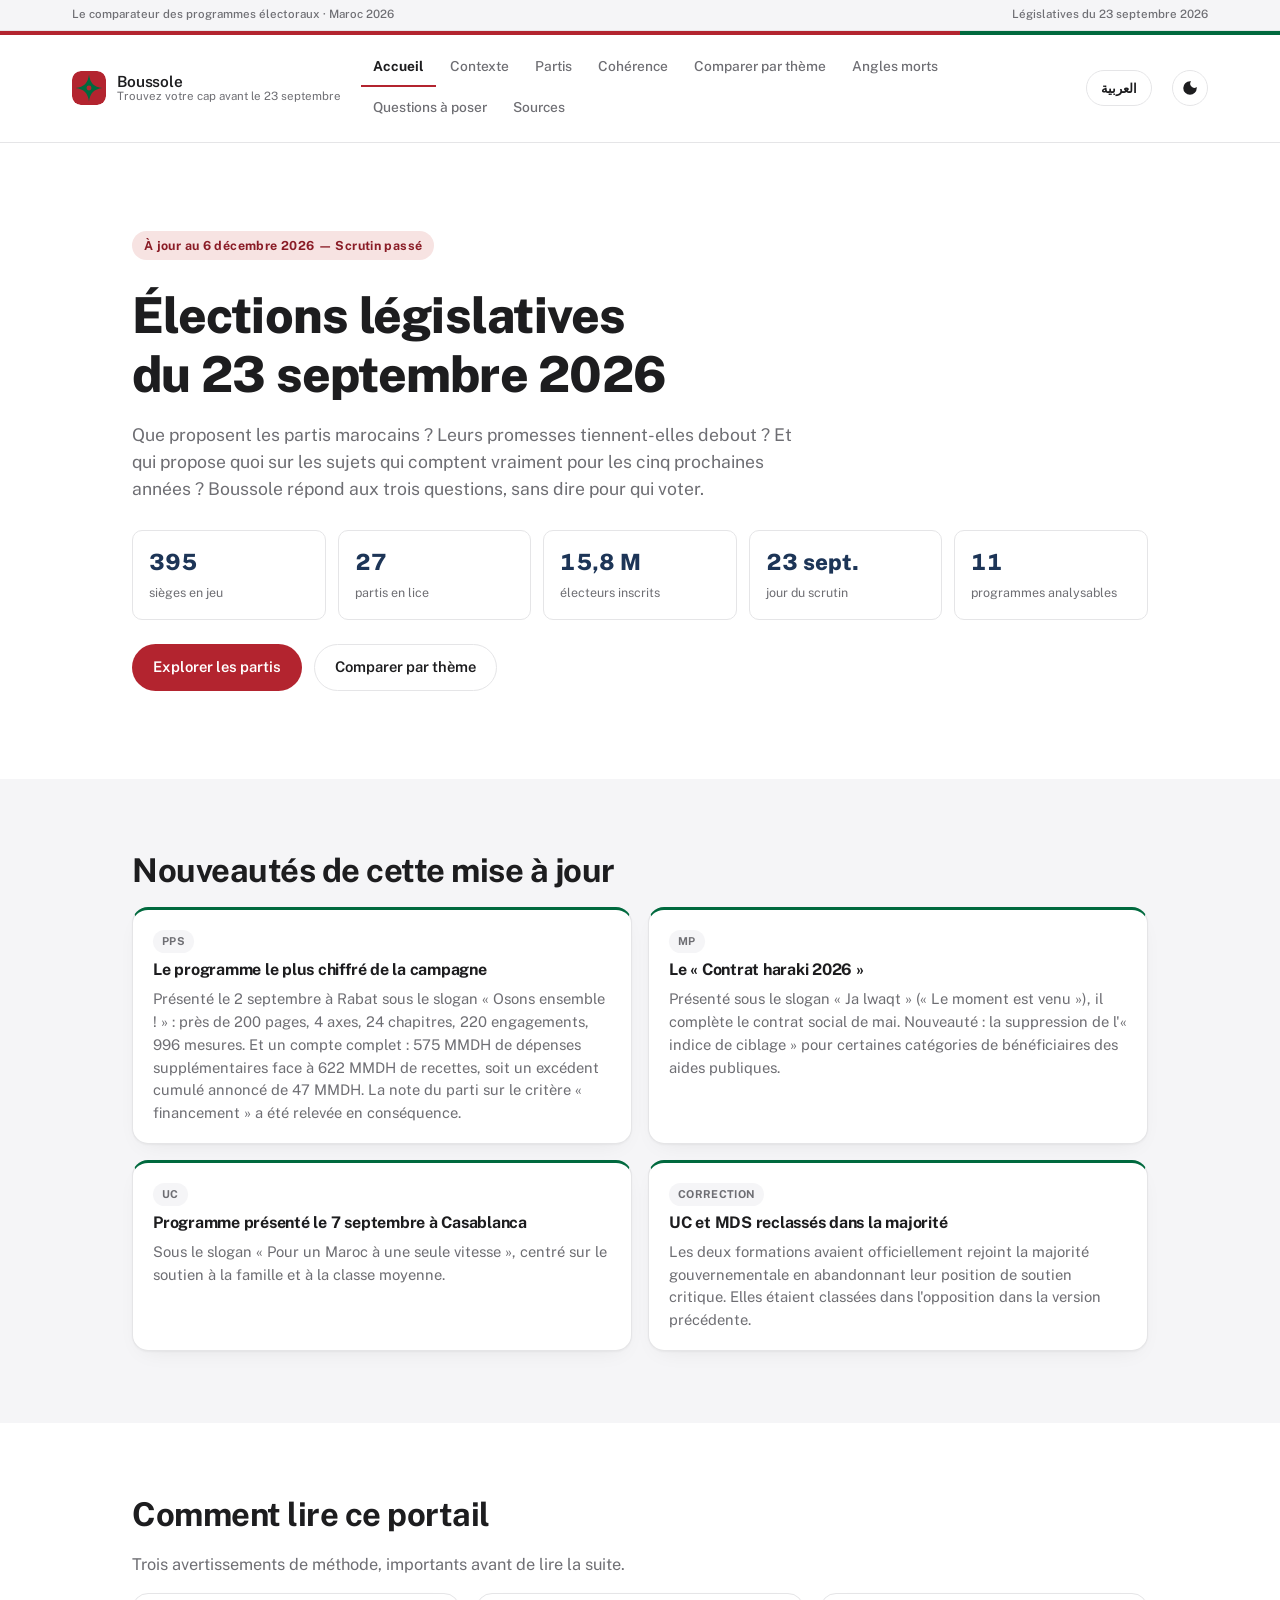
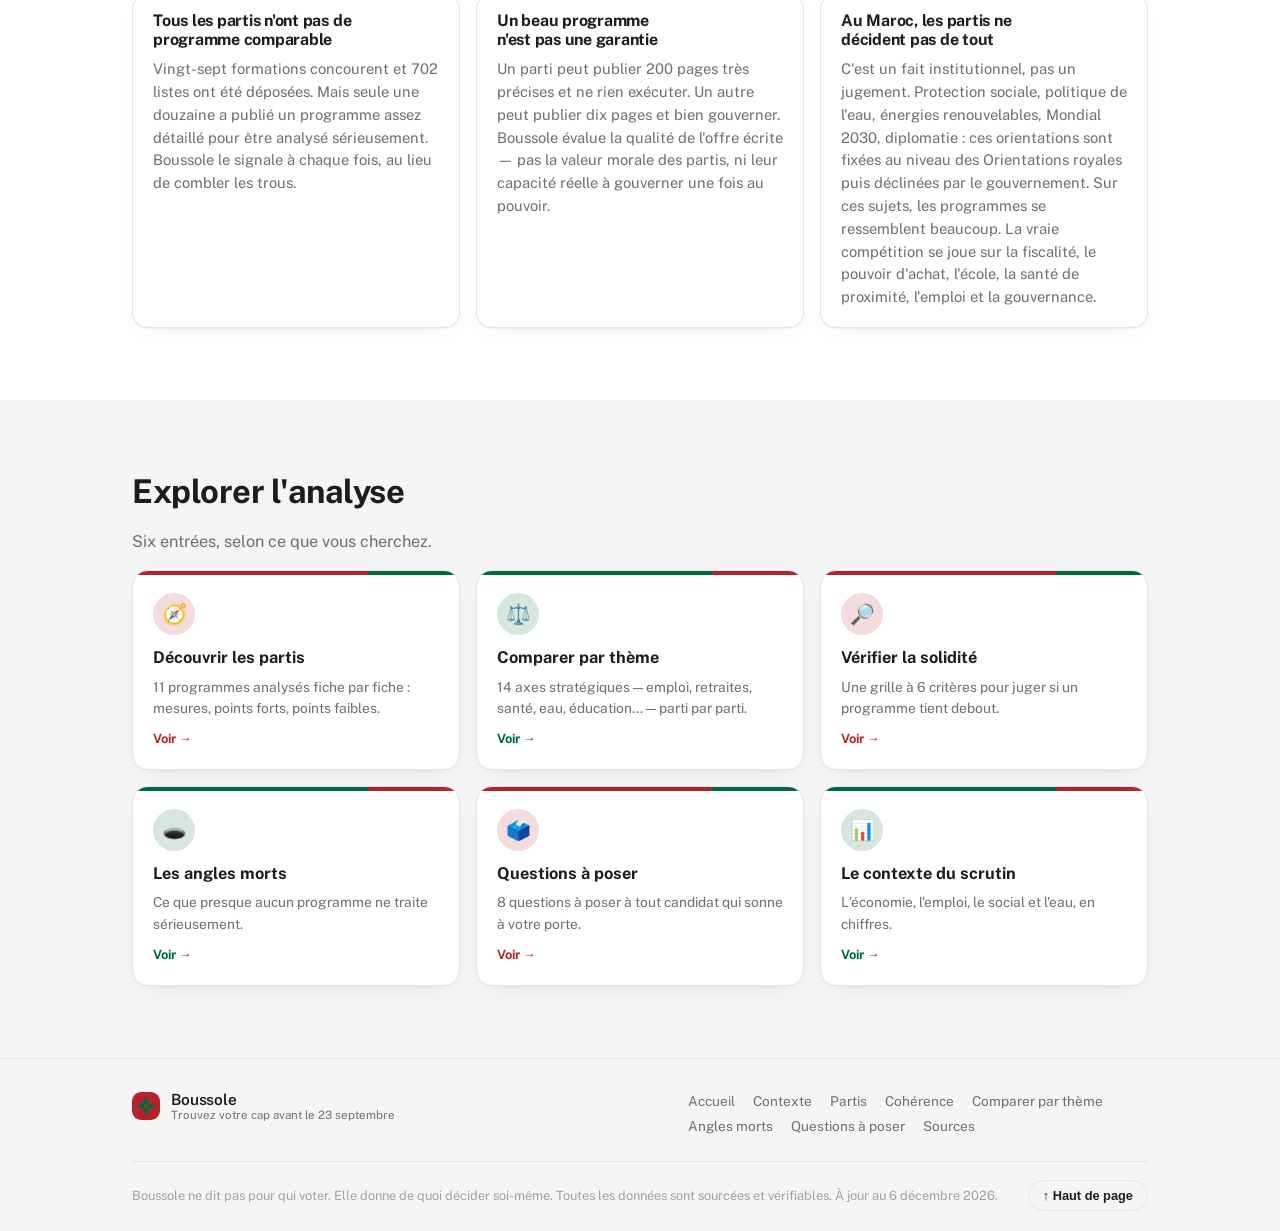
==== commit 48e96975: "Nommer le site au lieu de le désigner comme « ce document » Les tournures « ce site » et « ce docume" ====
--- a/index.html
+++ b/index.html
@@ -18,7 +18,7 @@
     <div class="container" id="heroText">
       <p class="eyebrow" data-i18n="home.eyebrow"></p>
       <h1 data-i18n="home.h1">Élections législatives du 23 septembre 2026</h1>
-      <p class="lead" data-i18n="home.lead">Que proposent les partis marocains ? Leurs promesses tiennent-elles debout ? Et qui propose quoi sur les sujets qui comptent vraiment pour les cinq prochaines années ? Ce site répond aux trois questions, sans dire pour qui voter.</p>
+      <p class="lead" data-i18n="home.lead">Que proposent les partis marocains ? Leurs promesses tiennent-elles debout ? Et qui propose quoi sur les sujets qui comptent vraiment pour les cinq prochaines années ? Boussole répond aux trois questions, sans dire pour qui voter.</p>
       <div class="hero-stats" id="heroStats"></div>
       <div class="hero-actions">
         <a href="partis.html" class="btn btn-primary" data-i18n="home.exploreBtn">Explorer les partis</a>
@@ -36,7 +36,7 @@
 
   <section class="section">
     <div class="container">
-      <h2 data-i18n="home.howToReadHeading">Comment lire ce document</h2>
+      <h2 data-i18n="home.howToReadHeading">Comment lire ce portail</h2>
       <p class="section-intro" data-i18n="home.howToReadIntro">Trois avertissements de méthode, importants avant de lire la suite.</p>
       <div class="grid grid-3" id="avantProposGrid"></div>
     </div>
